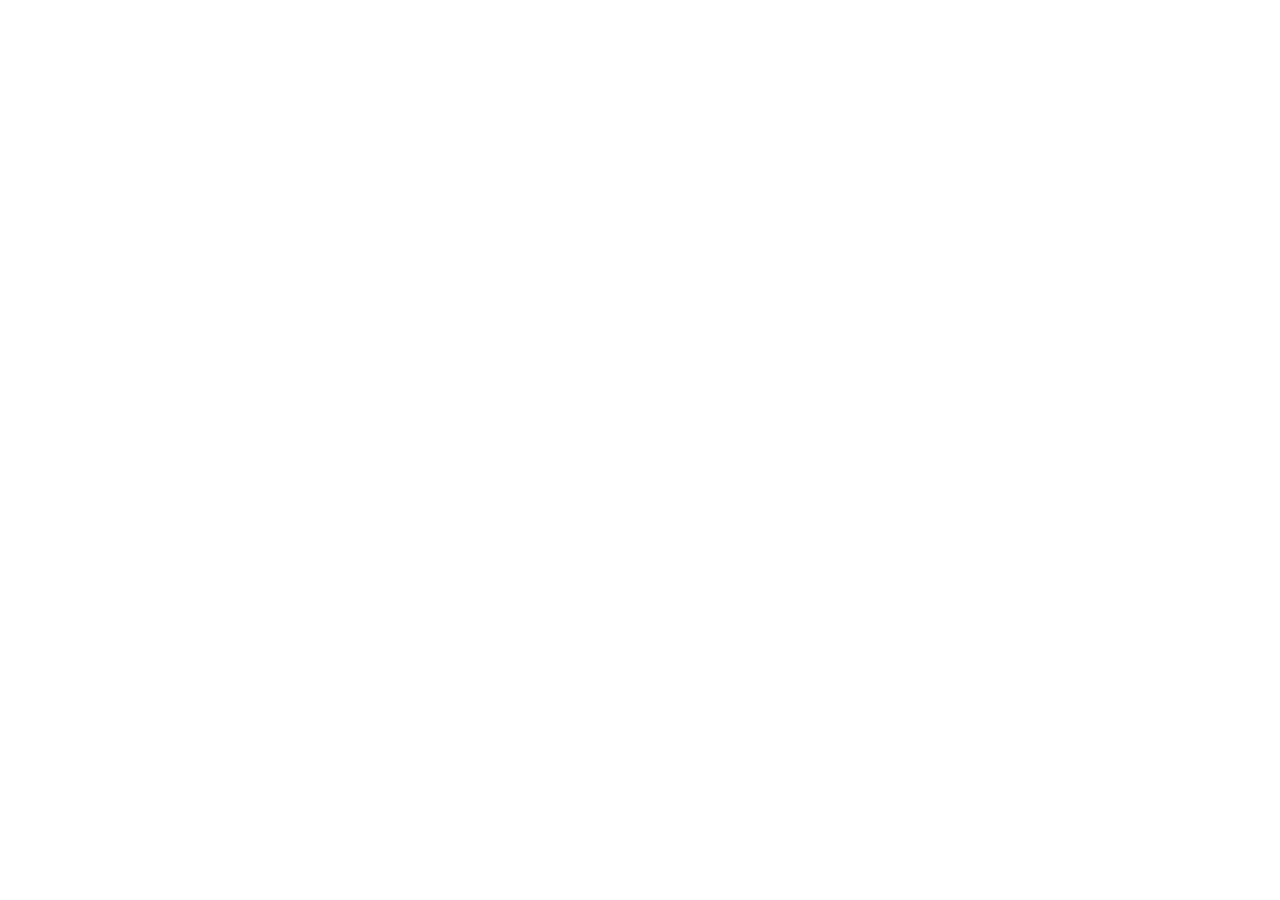
==== index.html @ 43a52948 "init: setup project structure" ====
<!DOCTYPE html>
<html lang = "ru">
<head>
    <meta charset = "UTF-8">
    <meta name = "viewport" content = "width=device-width, initial-scale=1.0">
    <title>PhoneStore</title>
    <link rel = "stylesheet" href = "styles/fonts.css">
    <link rel = "stylesheet" href = "styles/reset.css">
    <link rel = "stylesheet" href = "styles/style.css"> 
    <link rel = "stylesheet" href = "styles/responsive.css"> 
    <script src = "js/main.js" defer></script> 
</head>
<body>
  
</body>
</html>
---- styles/responsive.css ----
/** Стили для пк **/
@media (max-width: 1440px) {

}

/** Сенсорные устройства **/
/** Стили для планшетов **/
@media (max-width: 1100px) {

}

/** Стили для телефонов **/
@media (max-width: 800px) {

}

/** Стили для очень маленьких телефонов **/
@media (max-width: 500px) {

}
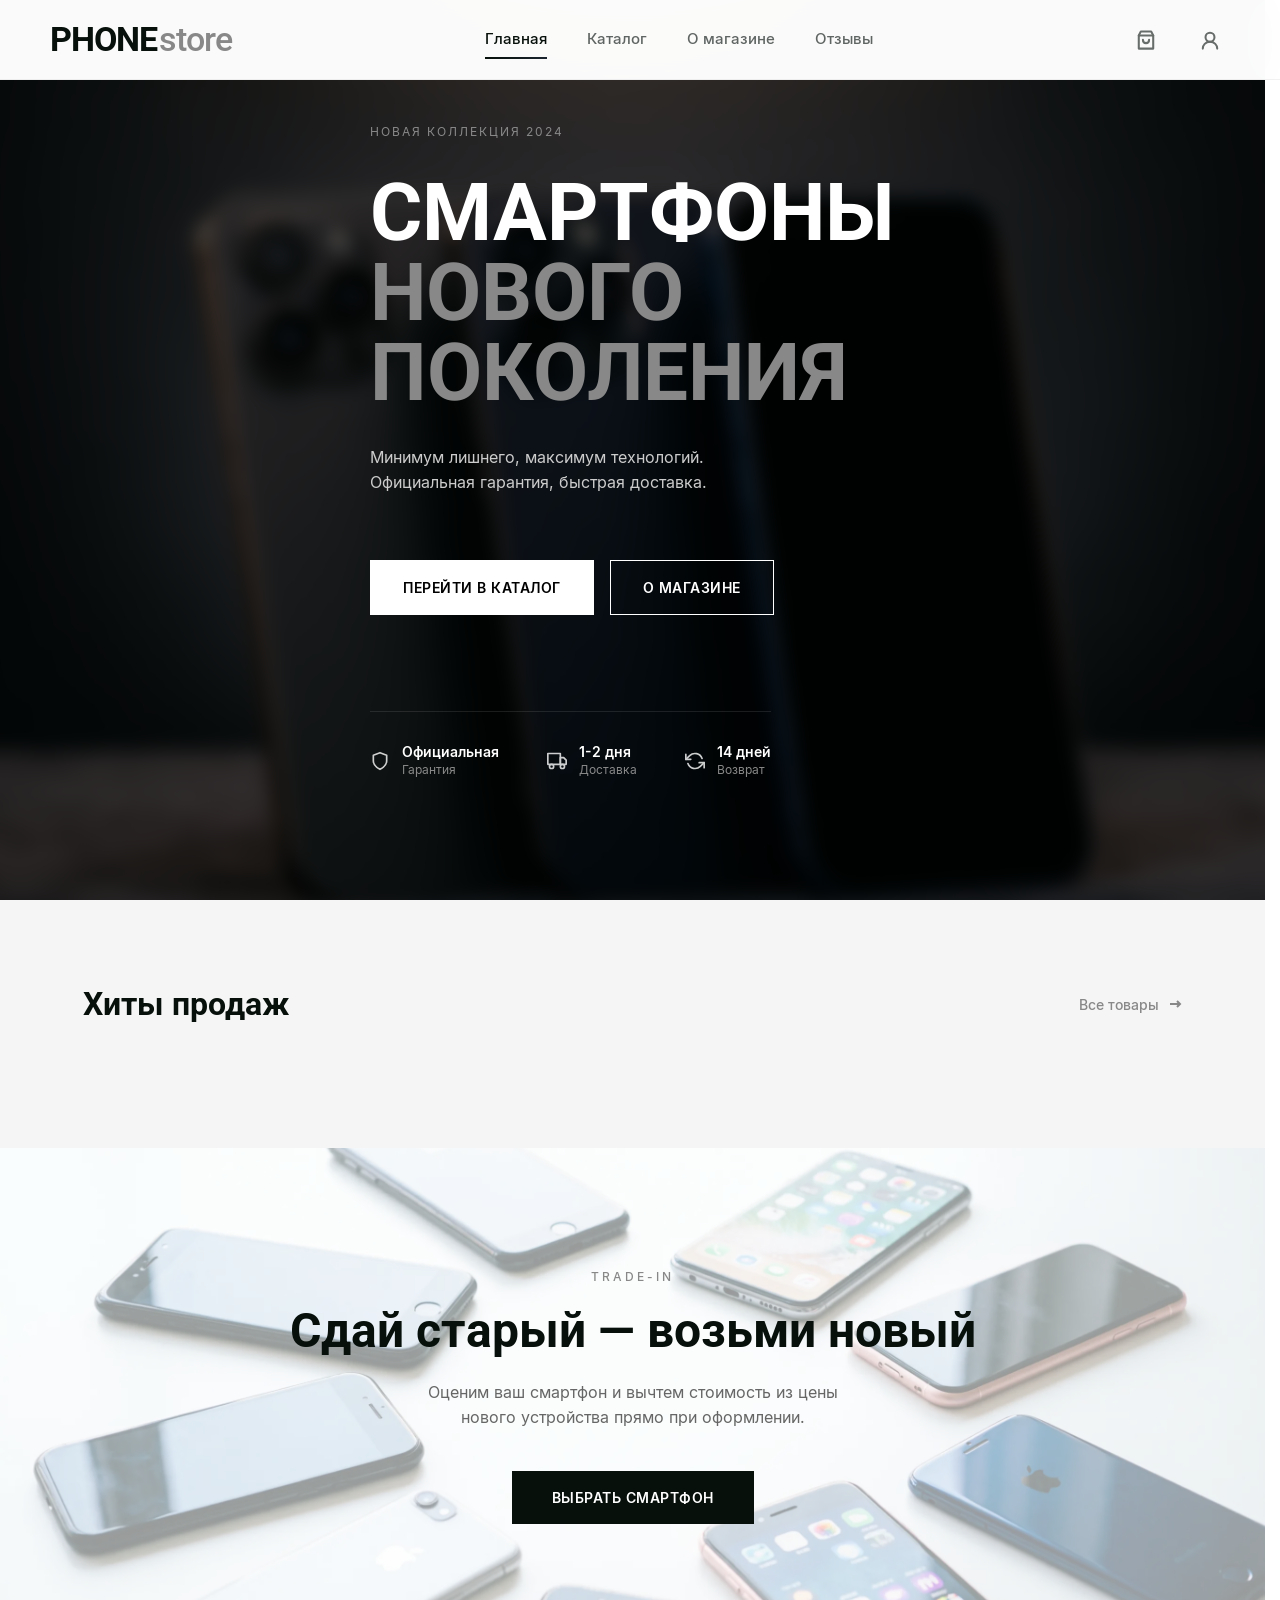
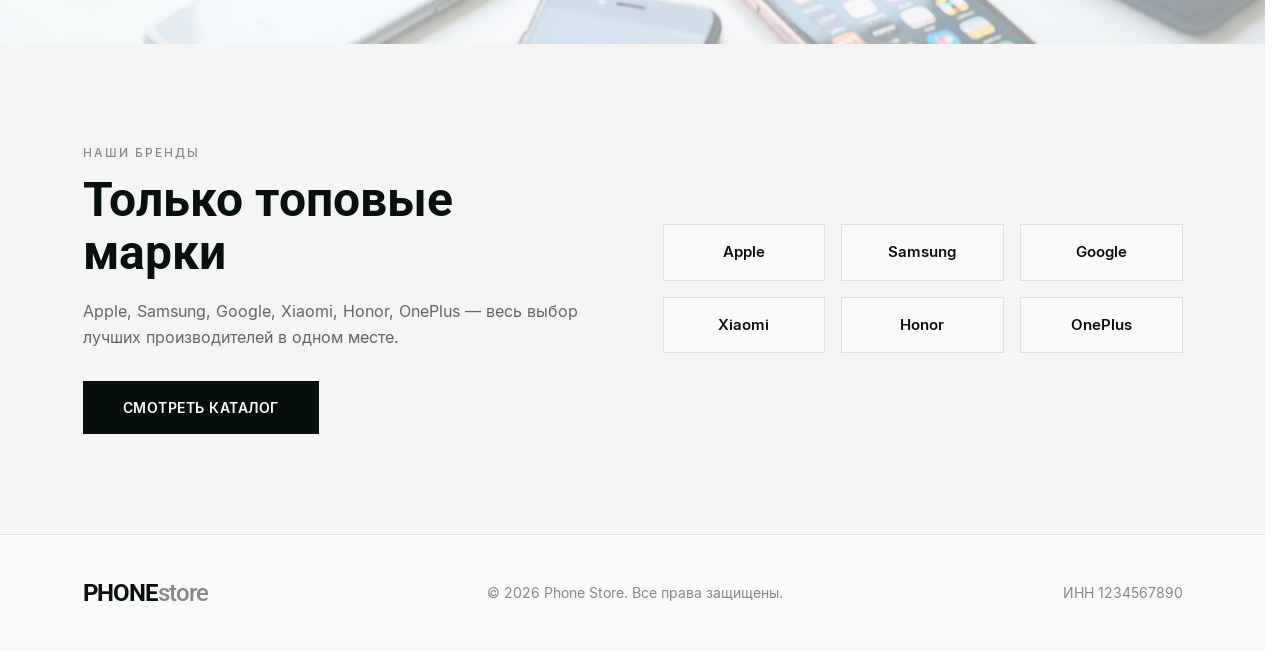
==== commit afb0959b: "Сделал главную страницу: шапка, hero, trade-in, бренды, подвал + адаптив" ====
--- a/index.html
+++ b/index.html
@@ -1,16 +1,191 @@
 <!DOCTYPE html>
-<html lang = "ru">
+<html lang="ru">
+
 <head>
-    <meta charset = "UTF-8">
-    <meta name = "viewport" content = "width=device-width, initial-scale=1.0">
+    <meta charset="UTF-8">
+    <meta name="viewport" content="width=device-width, initial-scale=1.0">
     <title>PhoneStore</title>
-    <link rel = "stylesheet" href = "styles/fonts.css">
-    <link rel = "stylesheet" href = "styles/reset.css">
-    <link rel = "stylesheet" href = "styles/style.css"> 
-    <link rel = "stylesheet" href = "styles/responsive.css"> 
-    <script src = "js/main.js" defer></script> 
+    <link rel="stylesheet" href="styles/fonts.css">
+    <link rel="stylesheet" href="styles/reset.css">
+    <link rel="stylesheet" href="styles/style.css">
+    <link rel="stylesheet" href="styles/responsive.css">
+    <script src="js/main.js" defer></script>
 </head>
+
 <body>
-  
+    <header class="header">
+        <a href="index.html" class="header__logo">
+            PHONE<span>store</span>
+        </a>
+        <nav class="header__nav">
+            <ul class="header__nav-list">
+                <li><a href="index.html" class="header__nav-link header__nav-link--active">Главная</a></li>
+                <li><a href="catalog.html" class="header__nav-link">Каталог</a></li>
+                <li><a href="about_us.html" class="header__nav-link">О магазине</a></li>
+                <li><a href="reviews.html" class="header__nav-link">Отзывы</a></li>
+            </ul>
+        </nav>
+        <div class="header__icons">
+            <a href="cart.html" class="header__icon">
+                <svg class="header__icon-image" viewBox="0 0 16 16" fill="none" stroke="currentColor"
+                    stroke-width="1.5">
+                    <rect height="9.5" width="10.5" y="4.75" x="2.75" />
+                    <path d="m5.75 7.75c0 1.5 1 2.5 2.25 2.5s2.25-1 2.25-2.5m-7.5-3 1.5-3h7.5l1.5 3" />
+                </svg>
+            </a>
+            <a href="profile.html" class="header__icon">
+                <svg class="header__icon-image" viewBox="0 0 16 16" fill="none" stroke="currentColor"
+                    stroke-width="1.5">
+                    <circle cx="8" cy="6" r="3.25" />
+                    <path d="m2.75 14.25c0-2.5 2-5 5.25-5s5.25 2.5 5.25 5" />
+                </svg>
+            </a>
+        </div>
+        <button class="header__burger" aria-label="Меню">
+            <span></span>
+            <span></span>
+            <span></span>
+        </button>
+        <div class="header__mobile-menu">
+            <nav class="header__mobile-nav">
+                <ul class="header__mobile-nav-list">
+                    <li><a href="index.html" class="header__mobile-nav-link header__mobile-nav-link--active">Главная</a>
+                    </li>
+                    <li><a href="catalog.html" class="header__mobile-nav-link">Каталог</a></li>
+                    <li><a href="about_us.html" class="header__mobile-nav-link">О магазине</a></li>
+                    <li><a href="reviews.html" class="header__mobile-nav-link">Отзывы</a></li>
+                    <li><a href="cart.html" class="header__mobile-nav-link">Корзина</a></li>
+                    <li><a href="profile.html" class="header__mobile-nav-link">Профиль</a></li>
+                </ul>
+            </nav>
+        </div>
+    </header>
+    <main>
+        <section class="hero">
+            <div class="hero__container">
+                <span class="hero__label">НОВАЯ КОЛЛЕКЦИЯ 2024</span>
+                <h1 class="hero__title">
+                    Смартфоны
+                    <span class="hero__subtitle">НОВОГО</span>
+                    <span class="hero__subtitle">ПОКОЛЕНИЯ</span>
+                </h1>
+                <p class="hero__description">
+                    Минимум лишнего, максимум технологий.<br>
+                    Официальная гарантия, быстрая доставка.
+                </p>
+                <div class="hero__buttons">
+                    <a href="catalog.html" class="hero__btn hero__btn--primary">
+                        Перейти в каталог
+                    </a>
+                    <a href="about_us.html" class="hero__btn hero__btn--secondary">
+                        О магазине
+                    </a>
+                </div>
+                <div class="hero__features">
+                    <div class="feature">
+                        <svg class="feature__icon" viewBox="0 0 24 24" fill="none" stroke="currentColor"
+                            stroke-width="2">
+                            <path d="M12 22s8-4 8-10V5l-8-3-8 3v7c0 6 8 10 8 10z" />
+                        </svg>
+                        <div class="feature__content">
+                            <span class="feature__title">Официальная</span>
+                            <span class="feature__text">Гарантия</span>
+                        </div>
+                    </div>
+                    <div class="feature">
+                        <svg class="feature__icon" viewBox="0 0 24 24" fill="none" stroke="currentColor"
+                            stroke-width="2">
+                            <rect x="1" y="3" width="15" height="13" />
+                            <polygon points="16 8 20 8 23 11 23 16 16 16 16 8" />
+                            <circle cx="5.5" cy="18.5" r="2.5" />
+                            <circle cx="18.5" cy="18.5" r="2.5" />
+                        </svg>
+                        <div class="feature__content">
+                            <span class="feature__title">1-2 дня</span>
+                            <span class="feature__text">Доставка</span>
+                        </div>
+                    </div>
+                    <div class="feature">
+                        <svg class="feature__icon" viewBox="0 0 24 24" fill="none" stroke="currentColor"
+                            stroke-width="2">
+                            <path d="M1 4v6h6M23 20v-6h-6" />
+                            <path d="M20.49 9A9 9 0 0 0 5.64 5.64L1 10m22 4l-4.64 4.36A9 9 0 0 1 3.51 15" />
+                        </svg>
+                        <div class="feature__content">
+                            <span class="feature__title">14 дней</span>
+                            <span class="feature__text">Возврат</span>
+                        </div>
+                    </div>
+                </div>
+        </section>
+        <section class="bestsellers">
+            <div class="container">
+                <div class="bestsellers__header">
+                    <h2 class="bestsellers__title">Хиты продаж</h2>
+                    <a href="catalog.html" class="bestsellers__link">
+                        Все товары
+                        <svg width="16" height="16" viewBox="0 0 16 16" fill="none" stroke="currentColor"
+                            stroke-width="2">
+                            <path d="M3 8h10M10 5l3 3-3 3" />
+                        </svg>
+                    </a>
+                </div>
+                <div class="bestsellers__grid">
+
+                </div>
+            </div>
+        </section>
+        <section class="trade-in">
+            <div class="trade-in__container">
+                <span class="trade-in__label">TRADE-IN</span>
+                <h2 class="trade-in__title">Сдай старый — возьми новый</h2>
+                <p class="trade-in__description">
+                    Оценим ваш смартфон и вычтем стоимость из цены<br>
+                    нового устройства прямо при оформлении.
+                </p>
+                <a href="catalog.html" class="trade-in__btn">Выбрать смартфон</a>
+            </div>
+        </section>
+        <section class="brands">
+            <div class="container">
+                <div class="brands__content">
+                    <div class="brands__info">
+                        <span class="brands__label">НАШИ БРЕНДЫ</span>
+                        <h2 class="brands__title">Только топовые марки</h2>
+                        <p class="brands__description">
+                            Apple, Samsung, Google, Xiaomi, Honor, OnePlus — весь выбор<br>
+                            лучших производителей в одном месте.
+                        </p>
+                        <a href="catalog.html" class="brands__btn">Смотреть каталог</a>
+                    </div>
+
+                    <div class="brands__grid">
+                        <a href="catalog.html?brand=apple" class="brand-card">Apple</a>
+                        <a href="catalog.html?brand=samsung" class="brand-card">Samsung</a>
+                        <a href="catalog.html?brand=google" class="brand-card">Google</a>
+                        <a href="catalog.html?brand=xiaomi" class="brand-card">Xiaomi</a>
+                        <a href="catalog.html?brand=honor" class="brand-card">Honor</a>
+                        <a href="catalog.html?brand=oneplus" class="brand-card">OnePlus</a>
+                    </div>
+                </div>
+            </div>
+        </section>
+    </main>
+    <footer class="footer">
+        <div class="container">
+            <div class="footer__content">
+                <div class="footer__logo">
+                    PHONE<span>store</span>
+                </div>
+                <p class="footer__copyright">
+                    © 2026 Phone Store. Все права защищены.
+                </p>
+                <div class="footer__inn">
+                    ИНН 1234567890
+                </div>
+            </div>
+        </div>
+    </footer>
 </body>
-</html>
+
+</html>
--- a/styles/fonts.css
+++ b/styles/fonts.css
@@ -0,0 +1,60 @@
+@font-face {
+    font-family: 'Inter';
+    src: url('../fonts/Inter/Inter-Regular.woff2') format('woff2');
+    font-weight: 400;
+    font-style: normal;
+    font-display: swap;
+}
+
+@font-face {
+    font-family: 'Inter';
+    src: url('../fonts/Inter/Inter-Medium.woff2') format('woff2');
+    font-weight: 500;
+    font-style: normal;
+    font-display: swap;
+}
+
+@font-face {
+    font-family: 'Inter';
+    src: url('../fonts/Inter/Inter-SemiBold.woff2') format('woff2');
+    font-weight: 600;
+    font-style: normal;
+    font-display: swap;
+}
+
+@font-face {
+    font-family: 'Inter';
+    src: url('../fonts/Inter/Inter-Bold.woff2') format('woff2');
+    font-weight: 700;
+    font-style: normal;
+    font-display: swap;
+}
+
+@font-face {
+    font-family: 'Roboto';
+    src: url('../fonts/Roboto/Roboto-Regular.woff2') format('woff2');
+    font-weight: 400;
+    font-style: normal;
+    font-display: swap;
+}
+
+@font-face {
+    font-family: 'Roboto';
+    src: url('../fonts/Roboto/Roboto-Medium.woff2') format('woff2');
+    font-weight: 500;
+    font-style: normal;
+    font-display: swap;
+}
+
+@font-face {
+    font-family: 'Roboto';
+    src: url('../fonts/Roboto/Roboto-Bold.woff2') format('woff2');
+    font-weight: 700;
+    font-style: normal;
+    font-display: swap;
+}
+
+:root {
+    --font-ui: 'Inter', sans-serif;
+    --font-header: 'Roboto', sans-serif;
+}
--- a/styles/style.css
+++ b/styles/style.css
@@ -0,0 +1,713 @@
+body {
+    overflow-x: hidden;
+}
+
+/*Шапка*/
+.header {
+    position: fixed;
+    top: 0;
+    left: 0;
+    right: 0;
+    z-index: 1000;
+    display: flex;
+    justify-content: space-between;
+    align-items: center;
+    height: 80px;
+    padding: 0 50px;
+    background: rgba(255, 255, 255, 0.98);
+    backdrop-filter: blur(20px) saturate(180%);
+    border-bottom: 1px solid rgba(0, 0, 0, 0.05);
+    transition: all 0.3s ease;
+}
+
+.header__logo {
+    font-family: var(--font-header);
+    font-size: 34px;
+    font-weight: 800;
+    color: #07100B;
+    text-decoration: none;
+    letter-spacing: -1px;
+    display: inline-flex;
+    align-items: center;
+    gap: 2px;
+    transition: all 0.3s cubic-bezier(0.4, 0, 0.2, 1);
+}
+
+.header__logo span {
+    font-weight: 500;
+    color: #888;
+    transition: all 0.3s ease;
+}
+
+.header__logo:hover {
+    transform: translateY(-2px);
+}
+
+.header__logo:hover span {
+    color: #07100B;
+}
+
+.header__nav-list {
+    display: flex;
+    gap: 2.5rem;
+    list-style: none;
+    margin: 0;
+    padding: 0;
+}
+
+.header__nav-link {
+    position: relative;
+    padding: 8px 0;
+    font-family: var(--font-ui);
+    font-size: 15px;
+    font-weight: 500;
+    color: #07100ba2;
+    text-decoration: none;
+    transition: all 0.3s ease;
+}
+
+.header__nav-link::after {
+    content: '';
+    position: absolute;
+    bottom: 0;
+    left: 0;
+    width: 0;
+    height: 2px;
+    background: linear-gradient(90deg, #07100B, #1a252f);
+    transition: width 0.4s cubic-bezier(0.4, 0, 0.2, 1);
+}
+
+.header__nav-link:hover {
+    color: #07100B;
+}
+
+.header__nav-link:hover::after {
+    width: 100%;
+}
+
+.header__nav-link--active {
+    color: #07100B;
+}
+
+.header__nav-link--active::after {
+    width: 100%;
+}
+
+.header__icons {
+    display: flex;
+    gap: 1.5rem;
+    align-items: center;
+}
+
+.header__icon {
+    position: relative;
+    display: flex;
+    align-items: center;
+    justify-content: center;
+    width: 40px;
+    height: 40px;
+    text-decoration: none;
+    transition: all 0.3s cubic-bezier(0.4, 0, 0.2, 1);
+}
+
+.header__icon::before {
+    content: '';
+    position: absolute;
+    inset: 0;
+    background: rgba(7, 16, 11, 0.05);
+    border-radius: 50%;
+    transform: scale(0);
+    transition: transform 0.3s ease;
+}
+
+.header__icon:hover::before {
+    transform: scale(1);
+}
+
+.header__icon:hover {
+    transform: translateY(-3px);
+}
+
+.header__icon-image {
+    position: relative;
+    z-index: 1;
+    width: 22px;
+    height: 22px;
+    fill: none;
+    stroke: #07100B;
+    stroke-width: 1.5;
+    stroke-linecap: round;
+    stroke-linejoin: round;
+    opacity: 0.6;
+    transition: all 0.3s ease;
+}
+
+.header__icon:hover .header__icon-image {
+    opacity: 1;
+    transform: scale(1.1);
+}
+
+/*Бургер кнопка*/
+.header__burger {
+    display: none;
+    position: relative;
+    width: 30px;
+    height: 20px;
+    background: transparent;
+    border: none;
+    cursor: pointer;
+    z-index: 1001;
+}
+
+.header__burger span {
+    position: absolute;
+    left: 0;
+    width: 100%;
+    height: 2px;
+    background: #07100B;
+    transition: all 0.3s ease;
+}
+
+.header__burger span:nth-child(1) {
+    top: 0;
+}
+
+.header__burger span:nth-child(2) {
+    top: 9px;
+}
+
+.header__burger span:nth-child(3) {
+    top: 18px;
+}
+
+/*Анимация бургера в крестик*/
+.header__burger--active span:nth-child(1) {
+    top: 9px;
+    transform: rotate(45deg);
+}
+
+.header__burger--active span:nth-child(2) {
+    opacity: 0;
+}
+
+.header__burger--active span:nth-child(3) {
+    top: 9px;
+    transform: rotate(-45deg);
+}
+
+/*Мобильное меню*/
+.header__mobile-menu {
+    display: none;
+    position: fixed;
+    top: 80px;
+    left: 0;
+    width: 100%;
+    background: rgba(255, 255, 255, 0.98);
+    backdrop-filter: blur(20px);
+    z-index: 999;
+    overflow-y: auto;
+    transform: translateX(-100%);
+    transition: transform 0.4s cubic-bezier(0.4, 0, 0.2, 1);
+}
+
+.header__mobile-menu--active {
+    transform: translateX(0);
+}
+
+.header__mobile-nav-list {
+    list-style: none;
+    margin: 0;
+    padding: 0 50px;
+}
+
+.header__mobile-nav-link {
+    display: block;
+    padding: 16px 0;
+    font-family: var(--font-ui);
+    font-size: 18px;
+    font-weight: 500;
+    color: #07100B;
+    opacity: 0.6;
+    text-decoration: none;
+    border-bottom: 1px solid rgba(0, 0, 0, 0.05);
+    transition: all 0.3s ease;
+}
+
+.header__mobile-nav-link:hover {
+    color: #07100ba2;
+    padding-left: 10px;
+}
+
+.header__mobile-nav-link--active {
+    opacity: 1;
+}
+
+.header__mobile-divider {
+    height: 20px;
+}
+
+/*Подвал*/
+.footer {
+    padding: 40px 0;
+    background-color: #fafafa;
+    border-top: 1px solid #e0e0e0;
+}
+
+.footer .container {
+    max-width: 1200px;
+    margin: 0 auto;
+    padding: 0 50px;
+}
+
+.footer__content {
+    display: flex;
+    justify-content: space-between;
+    align-items: center;
+}
+
+.footer__logo {
+    font-family: var(--font-header);
+    font-size: 24px;
+    font-weight: 800;
+    color: #07100B;
+    letter-spacing: -1px;
+}
+
+.footer__logo span {
+    font-weight: 500;
+    color: #888;
+}
+
+.footer__copyright {
+    font-family: var(--font-ui);
+    font-size: 14px;
+    font-weight: 400;
+    color: #888;
+    margin: 0;
+}
+
+.footer__inn {
+    font-family: var(--font-ui);
+    font-size: 14px;
+    font-weight: 400;
+    color: #888;
+}
+
+/*Основной контент*/
+
+/*Hero-блок*/
+.hero {
+    width: 100%;
+    min-height: 100vh;
+    overflow: hidden;
+    display: flex;
+    align-items: center;
+    justify-content: center;
+    position: relative;
+}
+
+.hero::before {
+    content: '';
+    position: absolute;
+    top: 0;
+    left: 0;
+    z-index: 0;
+    width: 100%;
+    height: 100%;
+    background-image: 
+        linear-gradient(rgba(0, 0, 0, 0.7), rgba(0, 0, 0, 0.7)),
+        url('../img/hero-bg.webp');
+    background-size: cover;
+    background-position: center;
+    background-repeat: no-repeat;
+    filter: blur(8px);
+    transform: scale(1.1);
+}
+
+.hero__container {
+    position: relative;
+    z-index: 100;
+    max-width: 1200px;
+    margin: 0 auto;
+    padding: 0 50px;
+    min-height: 100vh;
+    display: flex;
+    flex-direction: column;
+    justify-content: center;
+    align-items: flex-start;
+    gap: 2rem;
+}
+
+.hero__label {
+    font-family: var(--font-ui);
+    font-size: 12px;
+    font-weight: 400;
+    color: #888;
+    text-transform: uppercase;
+    letter-spacing: 2px;
+}
+
+.hero__title {
+    font-family: var(--font-header);
+    font-size: 80px;
+    font-weight: 900;
+    color: #fff;
+    line-height: 1;
+    text-transform: uppercase;
+    margin: 0;
+}
+
+.hero__subtitle {
+    font-family: var(--font-header);
+    font-size: 80px;
+    font-weight: 900;
+    color: #888;
+    line-height: 1;
+    text-transform: uppercase;
+    display: block;
+}
+
+.hero__description {
+    font-family: var(--font-ui);
+    font-size: 16px;
+    font-weight: 400;
+    color: #ccc;
+    line-height: 1.6;
+    max-width: 500px;
+    margin: 0;
+}
+
+.hero__buttons {
+    display: flex;
+    gap: 1rem;
+    margin-top: 2rem;
+}
+
+.hero__btn {
+    padding: 16px 32px;
+    font-family: var(--font-ui);
+    font-size: 14px;
+    font-weight: 600;
+    text-decoration: none;
+    text-transform: uppercase;
+    letter-spacing: 0.5px;
+    border: 1px solid transparent;
+    transition: all 0.3s ease;
+}
+
+.hero__btn--primary {
+    background-color: #fff;
+    color: #000;
+    border-color: #fff;
+}
+
+.hero__btn--primary:hover {
+    background-color: transparent;
+    color: #fff;
+    transform: translateY(-3px);
+    box-shadow: 0 10px 30px rgba(255, 255, 255, 0.3);
+}
+
+.hero__btn--secondary {
+    background-color: transparent;
+    color: #fff;
+    border-color: #fff;
+}
+
+.hero__btn--secondary:hover {
+    background-color: #fff;
+    color: #000;
+    transform: translateY(-3px);
+    box-shadow: 0 10px 30px rgba(255, 255, 255, 0.3);
+}
+
+.hero__features {
+    display: flex;
+    gap: 3rem;
+    margin-top: 4rem;
+    padding-top: 2rem;
+    border-top: 1px solid rgba(255, 255, 255, 0.1);
+}
+
+.feature {
+    display: flex;
+    align-items: center;
+    gap: 0.75rem;
+}
+
+.feature__icon {
+    width: 20px;
+    height: 20px;
+    flex-shrink: 0;
+    stroke: #fff;
+    fill: none;
+    stroke-width: 2;
+    stroke-linecap: round;
+    stroke-linejoin: round;
+    opacity: 0.8;
+}
+
+.feature__content {
+    display: flex;
+    flex-direction: column;
+    gap: 2px;
+}
+
+.feature__title {
+    font-family: var(--font-ui);
+    font-size: 14px;
+    font-weight: 600;
+    color: #fff;
+    line-height: 1.2;
+}
+
+.feature__text {
+    font-family: var(--font-ui);
+    font-size: 12px;
+    font-weight: 400;
+    color: #888;
+    line-height: 1.2;
+}
+
+/*Хиты продаж*/
+.bestsellers {
+    padding: 80px 0;
+    background-color: #f5f5f5;
+}
+
+.bestsellers .container {
+    max-width: 1200px;
+    margin: 0 auto;
+    padding: 0 50px;
+}
+
+.bestsellers__header {
+    display: flex;
+    justify-content: space-between;
+    align-items: center;
+    margin-bottom: 40px;
+}
+
+.bestsellers__title {
+    font-family: var(--font-header);
+    font-size: 32px;
+    font-weight: 700;
+    color: #07100B;
+    margin: 0;
+}
+
+.bestsellers__link {
+    display: flex;
+    align-items: center;
+    gap: 8px;
+    font-family: var(--font-ui);
+    font-size: 14px;
+    font-weight: 500;
+    color: #888;
+    text-decoration: none;
+    transition: color 0.3s ease;
+}
+
+.bestsellers__link:hover {
+    color: #07100B;
+}
+
+.bestsellers__grid {
+    display: grid;
+    grid-template-columns: repeat(3, 1fr);
+    gap: 24px;
+}
+
+/*Блок Trade-in*/
+.trade-in {
+    position: relative;
+    padding: 120px 0;
+    background-color: #fafafa;
+    background-image: url('../img/trade-in-bg.webp');
+    background-size: cover;
+    background-position: center;
+    background-repeat: no-repeat;
+    overflow: hidden;
+}
+
+.trade-in::before {
+    content: '';
+    position: absolute;
+    top: 0;
+    left: 0;
+    width: 100%;
+    height: 100%;
+    background: rgba(255, 255, 255, 0.6);
+    z-index: 1;
+}
+
+.trade-in__container {
+    position: relative;
+    z-index: 10;
+    max-width: 1200px;
+    margin: 0 auto;
+    padding: 0 50px;
+    text-align: center;
+}
+
+.trade-in__label {
+    display: block;
+    font-family: var(--font-ui);
+    font-size: 12px;
+    font-weight: 500;
+    color: #888;
+    letter-spacing: 3px;
+    margin-bottom: 16px;
+}
+
+.trade-in__title {
+    font-family: var(--font-header);
+    font-size: 48px;
+    font-weight: 900;
+    color: #07100B;
+    line-height: 1.2;
+    margin: 0 0 20px 0;
+}
+
+.trade-in__description {
+    font-family: var(--font-ui);
+    font-size: 16px;
+    font-weight: 400;
+    color: #666;
+    line-height: 1.6;
+    margin: 0 0 40px 0;
+}
+
+.trade-in__btn {
+    display: inline-block;
+    padding: 16px 40px;
+    font-family: var(--font-ui);
+    font-size: 14px;
+    font-weight: 600;
+    color: #fff;
+    background-color: #07100B;
+    text-decoration: none;
+    text-transform: uppercase;
+    letter-spacing: 0.5px;
+    transition: all 0.3s ease;
+}
+
+.trade-in__btn:hover {
+    background-color: #1a252f;
+    transform: translateY(-2px);
+    box-shadow: 0 10px 30px rgba(7, 16, 11, 0.3);
+}
+
+/*Наши бренды*/
+.brands {
+    padding: 100px 0;
+    background-color: #f5f5f5; 
+}
+
+.brands .container {
+    max-width: 1200px;
+    margin: 0 auto;
+    padding: 0 50px;
+}
+
+.brands__content {
+    display: grid;
+    grid-template-columns: 1fr 1fr;
+    gap: 60px;
+    align-items: center;
+}
+
+.brands__label {
+    display: block;
+    font-family: var(--font-ui);
+    font-size: 12px;
+    font-weight: 500;
+    color: #888;
+    letter-spacing: 2px;
+    margin-bottom: 12px;
+}
+
+.brands__title {
+    font-family: var(--font-header);
+    font-size: 48px;
+    font-weight: 900;
+    color: #07100B;
+    line-height: 1.1;
+    margin: 0 0 20px 0;
+}
+
+.brands__description {
+    font-family: var(--font-ui);
+    font-size: 16px;
+    font-weight: 400;
+    color: #666;
+    line-height: 1.6;
+    margin: 0 0 30px 0;
+}
+
+.brands__btn {
+    display: inline-block;
+    padding: 16px 40px;
+    font-family: var(--font-ui);
+    font-size: 14px;
+    font-weight: 600;
+    color: #fff;
+    background-color: #07100B;
+    text-decoration: none;
+    text-transform: uppercase;
+    letter-spacing: 0.5px;
+    transition: all 0.3s ease;
+}
+
+.brands__btn:hover {
+    background-color: #1a252f;
+    transform: translateY(-2px);
+    box-shadow: 0 10px 30px rgba(7, 16, 11, 0.3);
+}
+
+.brands__grid {
+    display: grid;
+    grid-template-columns: repeat(3, 1fr);
+    gap: 16px;
+}
+
+.brand-card {
+    position: relative;
+    display: flex;
+    align-items: center;
+    justify-content: center;
+    padding: 16px 30px;
+    font-family: var(--font-ui);
+    font-size: 15px;
+    font-weight: 600;
+    color: #07100B;
+    text-decoration: none;
+    background-color: #fafafa;
+    border: 1px solid #e0e0e0;
+    overflow: hidden;
+    transition: all 0.4s cubic-bezier(0.4, 0, 0.2, 1);
+}
+
+.brand-card::before {
+    content: '';
+    position: absolute;
+    top: 0;
+    left: 0;
+    width: 100%;
+    height: 100%;
+    background-color: #07100B;
+    opacity: 0;
+    transition: opacity 0.4s ease;
+    z-index: -1;
+}
+
+.brand-card:hover::before {
+    opacity: 1;
+}
+
+.brand-card:hover {
+    color: #fff;
+    border-color: #07100B;
+    transform: translateY(-4px);
+    box-shadow: 0 8px 20px rgba(7, 16, 11, 0.2);
+}
--- a/styles/responsive.css
+++ b/styles/responsive.css
@@ -1,20 +1,385 @@
 /** Стили для пк **/
-@media (max-width: 1440px) {
-
-}
+@media (max-width: 1440px) {}
 
 /** Сенсорные устройства **/
 /** Стили для планшетов **/
 @media (max-width: 1100px) {
-
+    .header {
+        padding: 0 30px;
+    }
+
+    .header__nav-list {
+        gap: 2rem;
+    }
+
+    .header__logo {
+        font-size: 28px;
+    }
+
+    .hero__container {
+        padding: 0 30px;
+    }
+
+    .hero__title,
+    .hero__subtitle {
+        font-size: 64px;
+    }
+
+    .hero__description {
+        max-width: 450px;
+    }
+
+    .hero__features {
+        gap: 2rem;
+    }
+
+    .bestsellers .container {
+        padding: 0 30px;
+    }
+    
+    .bestsellers__title {
+        font-size: 28px;
+    }
+    
+    .bestsellers__grid {
+        grid-template-columns: repeat(2, 1fr);
+    }
+
+    .trade-in {
+        padding: 80px 0;
+    }
+    
+    .trade-in__container {
+        padding: 0 30px;
+    }
+    
+    .trade-in__title {
+        font-size: 40px;
+    }
+
+    .brands {
+        padding: 80px 0;
+    }
+    
+    .brands .container {
+        padding: 0 30px;
+    }
+    
+    .brands__content {
+        gap: 40px;
+    }
+    
+    .brands__title {
+        font-size: 40px;
+    }
+    
+    .brands__grid {
+        gap: 12px;
+    }
 }
 
 /** Стили для телефонов **/
 @media (max-width: 800px) {
-
+    .header {
+        padding: 0 20px;
+    }
+
+    .header__logo {
+        font-size: 24px;
+    }
+
+    .header__nav,
+    .header__icons {
+        display: none;
+    }
+
+    .header__burger {
+        display: block;
+    }
+
+    .header__mobile-menu {
+        display: block;
+    }
+
+    .header__mobile-nav-list {
+        padding: 0 20px;
+    }
+
+    .header__mobile-nav-link {
+        font-size: 16px;
+        padding: 14px 0;
+    }
+
+    .hero {
+        min-height: calc(100vh - 70px);
+    }
+
+    .hero__container {
+        padding: 0 20px;
+        min-height: calc(100vh - 70px);
+        gap: 1.5rem;
+    }
+
+    .hero__label {
+        font-size: 11px;
+        letter-spacing: 1.5px;
+    }
+
+    .hero__title,
+    .hero__subtitle {
+        font-size: 48px;
+    }
+
+    .hero__description {
+        font-size: 15px;
+        max-width: 100%;
+        line-height: 1.5;
+    }
+
+    .hero__buttons {
+        flex-direction: column;
+        width: 100%;
+        gap: 0.75rem;
+        margin-top: 1.5rem;
+    }
+
+    .hero__btn {
+        width: 100%;
+        padding: 14px 24px;
+        text-align: center;
+    }
+
+    .hero__features {
+        gap: 1.5rem;
+        margin-top: 3rem;
+        padding-top: 1.5rem;
+        width: 100%;
+    }
+
+    .feature {
+        width: 100%;
+        justify-content: center;
+    }
+
+    .bestsellers {
+        padding: 60px 0;
+    }
+    
+    .bestsellers .container {
+        padding: 0 20px;
+    }
+    
+    .bestsellers__header {
+        flex-direction: column;
+        align-items: flex-start;
+        gap: 16px;
+    }
+    
+    .bestsellers__title {
+        font-size: 24px;
+    }
+    
+    .bestsellers__grid {
+        grid-template-columns: 1fr;
+    }
+
+    .trade-in {
+        padding: 60px 0;
+    }
+    
+    .trade-in__container {
+        padding: 0 20px;
+    }
+    
+    .trade-in__title {
+        font-size: 32px;
+    }
+    
+    .trade-in__description {
+        font-size: 15px;
+    }
+    
+    .trade-in__btn {
+        padding: 14px 32px;
+    }
+
+    .brands {
+        padding: 60px 0;
+    }
+    
+    .brands .container {
+        padding: 0 20px;
+    }
+    
+    .brands__content {
+        grid-template-columns: 1fr;
+        gap: 40px;
+    }
+    
+    .brands__title {
+        font-size: 32px;
+    }
+    
+    .brands__description {
+        font-size: 15px;
+    }
+    
+    .brands__grid {
+        grid-template-columns: repeat(2, 1fr);
+    }
+
+    .footer {
+        padding: 30px 0;
+    }
+    
+    .footer .container {
+        padding: 0 20px;
+    }
+    
+    .footer__content {
+        flex-direction: column;
+        gap: 16px;
+        text-align: center;
+    }
+    
+    .footer__logo {
+        font-size: 22px;
+    }
+    
+    .footer__copyright,
+    .footer__inn {
+        font-size: 13px;
+    }
 }
 
 /** Стили для очень маленьких телефонов **/
 @media (max-width: 500px) {
-
+    .header {
+        padding: 0 15px;
+    }
+
+    .header__logo {
+        font-size: 20px;
+    }
+
+    .header__mobile-nav-list {
+        padding: 0 15px;
+    }
+
+    .header__mobile-nav-link {
+        font-size: 15px;
+    }
+
+    .hero {
+        min-height: calc(100vh - 65px);
+    }
+
+    .hero__container {
+        padding: 0 45px;
+        min-height: calc(100vh - 65px);
+        gap: 1rem;
+    }
+
+    .hero__label {
+        font-size: 10px;
+    }
+
+    .hero__title,
+    .hero__subtitle {
+        font-size: 36px;
+    }
+
+    .hero__description {
+        font-size: 14px;
+    }
+
+    .hero__btn {
+        padding: 12px 20px;
+        font-size: 13px;
+    }
+
+    .hero__features {
+        gap: 1rem;
+        margin-top: 2rem;
+        padding-top: 1rem;
+    }
+
+    .feature__icon {
+        width: 18px;
+        height: 18px;
+    }
+
+    .feature__title {
+        font-size: 13px;
+    }
+
+    .feature__text {
+        font-size: 11px;
+    }
+
+    .bestsellers {
+        padding: 50px 0;
+    }
+    
+    .bestsellers .container {
+        padding: 0 15px;
+    }
+    
+    .bestsellers__title {
+        font-size: 22px;
+    }
+
+    .trade-in {
+        padding: 50px 0;
+    }
+    
+    .trade-in__container {
+        padding: 0 15px;
+    }
+    
+    .trade-in__title {
+        font-size: 28px;
+    }
+    
+    .trade-in__description {
+        font-size: 14px;
+    }
+    
+    .trade-in__btn {
+        padding: 12px 28px;
+        font-size: 13px;
+    }
+
+    .brands {
+        padding: 50px 0;
+    }
+    
+    .brands .container {
+        padding: 0 15px;
+    }
+    
+    .brands__title {
+        font-size: 28px;
+    }
+    
+    .brands__description {
+        font-size: 14px;
+    }
+    
+    .brands__btn {
+        padding: 14px 32px;
+    }
+    
+    .brand-card {
+        padding: 20px 16px;
+        font-size: 14px;
+    }
+
+    .footer {
+        padding: 24px 0;
+    }
+    
+    .footer__logo {
+        font-size: 20px;
+    }
 }
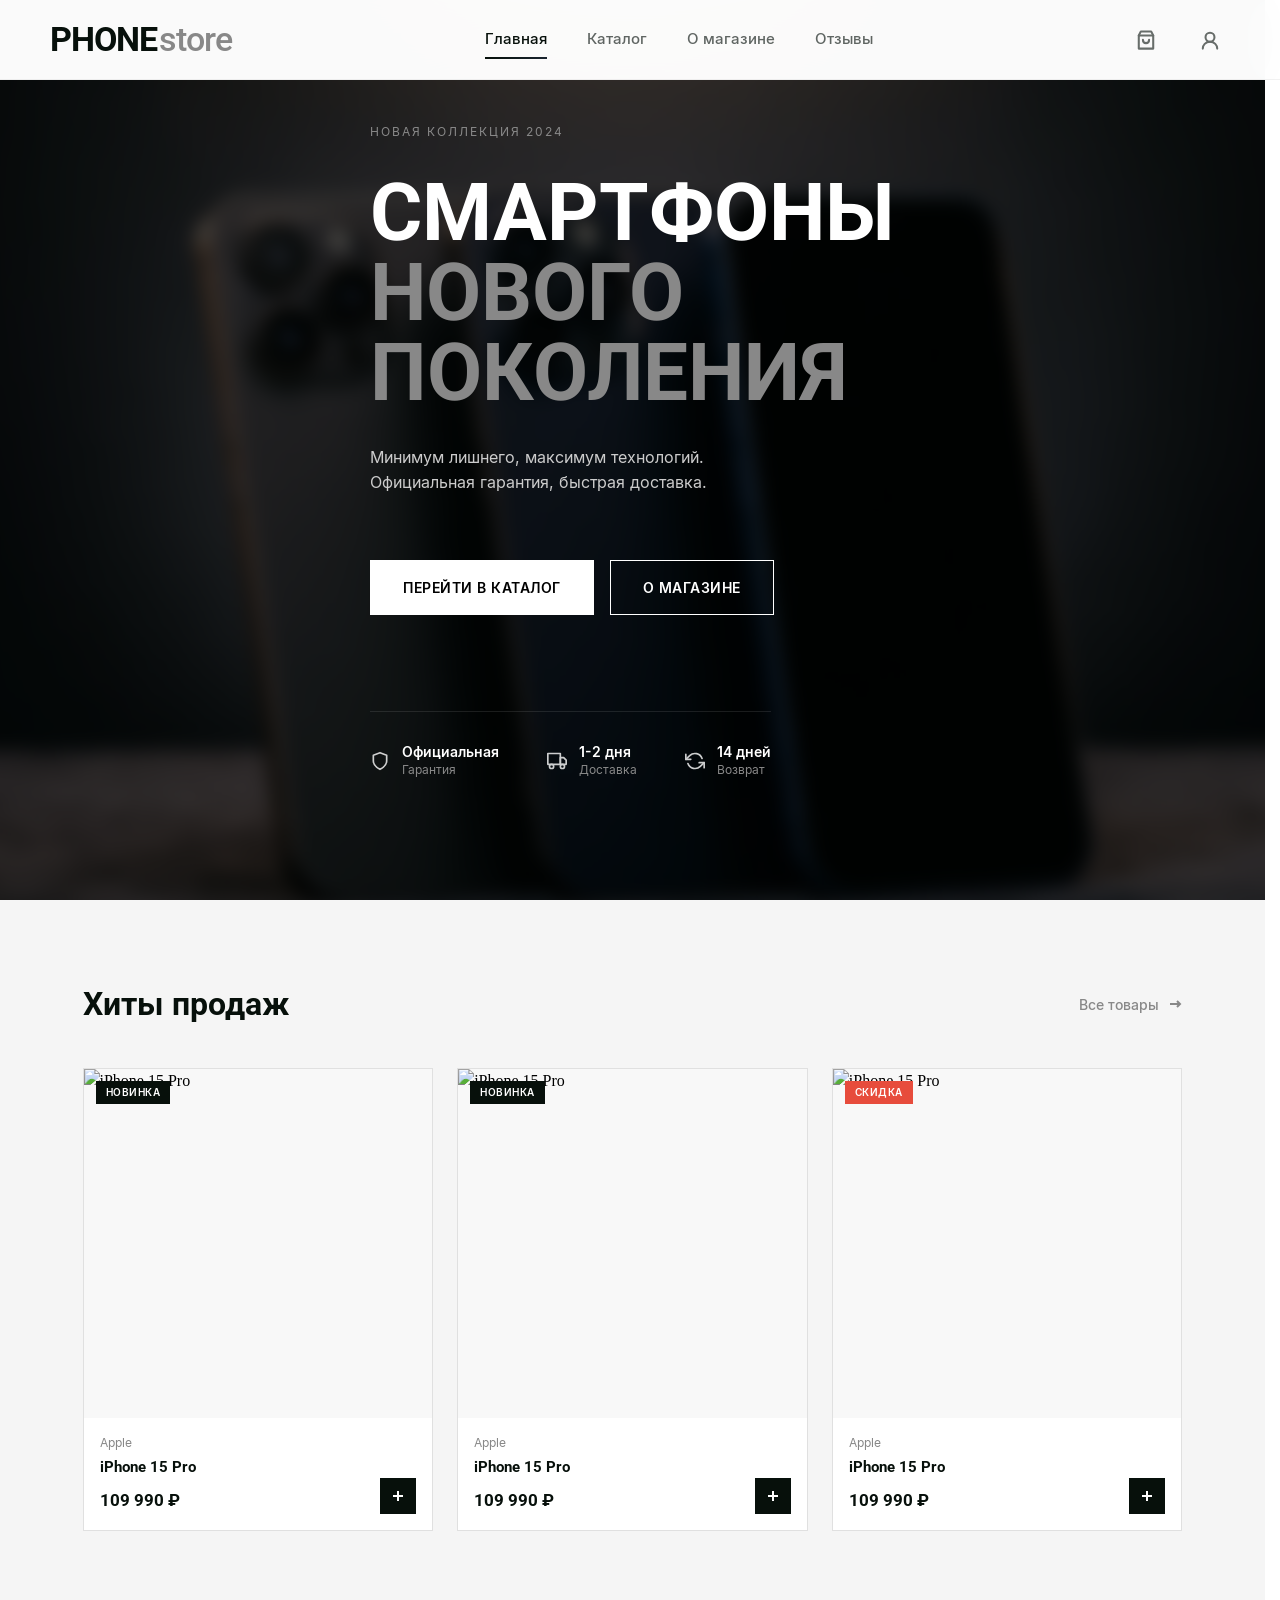
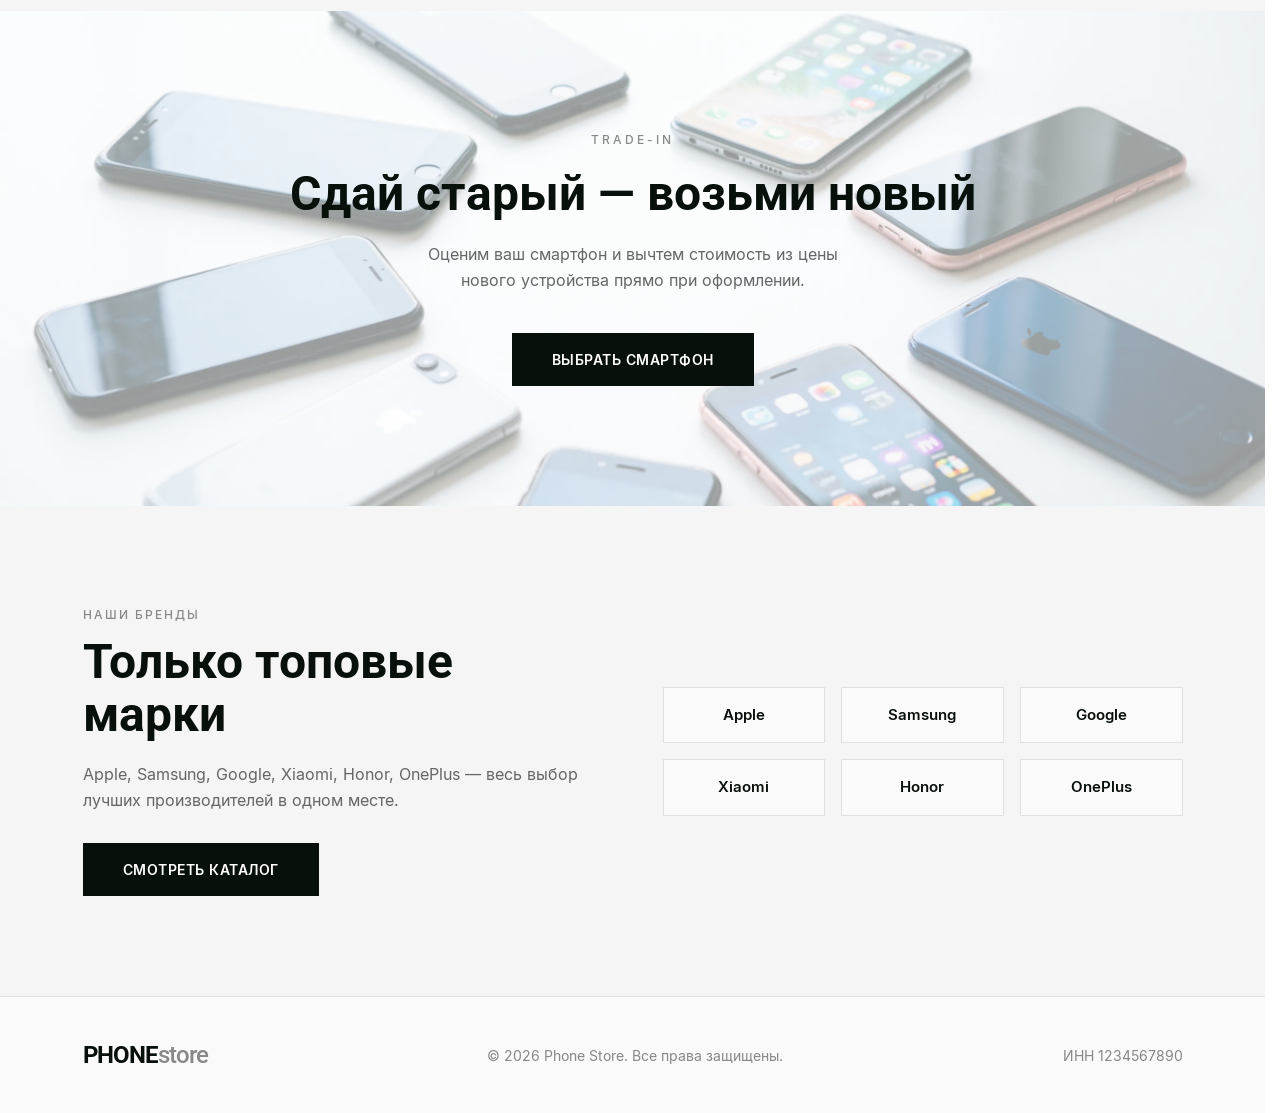
==== commit c1598500: "feat: добавил карточки товаров с корзиной и уведомлениями" ====
--- a/index.html
+++ b/index.html
@@ -131,7 +131,78 @@
                     </a>
                 </div>
                 <div class="bestsellers__grid">
-
+                    <!-- Заглушка товара -->
+                    <article class="product-card" data-id="1">
+                        <a href="product.html?id=1" class="product-card__link"></a>
+                        <div class="product-card__badge product-card__badge--new">НОВИНКА</div>
+                        <div class="product-card__image-wrapper">
+                            <img src="img/iphone-15-pro.png" alt="iPhone 15 Pro"
+                                class="product-card__image">
+                        </div>
+                        <div class="product-card__info">
+                            <span class="product-card__brand">Apple</span>
+                            <h3 class="product-card__title">iPhone 15 Pro</h3>
+                            <div class="product-card__price">109 990 ₽</div>
+                        </div>
+                        <button class="product-card__btn" aria-label="Добавить в корзину">
+                            <svg class="product-card__icon product-card__icon--plus" width="16" height="16"
+                                viewBox="0 0 16 16" fill="none" stroke="currentColor" stroke-width="2">
+                                <path d="M8 3v10M3 8h10" />
+                            </svg>
+                            <svg class="product-card__icon product-card__icon--check" width="16" height="16"
+                                viewBox="0 0 16 16" fill="none" stroke="currentColor" stroke-width="2.5">
+                                <path d="M2 8l5 5 7-7" />
+                            </svg>
+                        </button>
+                    </article>
+                    <!-- Заглушка товара -->
+                    <article class="product-card" data-id="1">
+                        <a href="product.html?id=1" class="product-card__link"></a>
+                        <div class="product-card__badge product-card__badge--new">НОВИНКА</div>
+                        <div class="product-card__image-wrapper">
+                            <img src="img/iphone-15-pro.png" alt="iPhone 15 Pro"
+                                class="product-card__image">
+                        </div>
+                        <div class="product-card__info">
+                            <span class="product-card__brand">Apple</span>
+                            <h3 class="product-card__title">iPhone 15 Pro</h3>
+                            <div class="product-card__price">109 990 ₽</div>
+                        </div>
+                        <button class="product-card__btn" aria-label="Добавить в корзину">
+                            <svg class="product-card__icon product-card__icon--plus" width="16" height="16"
+                                viewBox="0 0 16 16" fill="none" stroke="currentColor" stroke-width="2">
+                                <path d="M8 3v10M3 8h10" />
+                            </svg>
+                            <svg class="product-card__icon product-card__icon--check" width="16" height="16"
+                                viewBox="0 0 16 16" fill="none" stroke="currentColor" stroke-width="2.5">
+                                <path d="M2 8l5 5 7-7" />
+                            </svg>
+                        </button>
+                    </article>
+                    <!-- Заглушка товара -->
+                    <article class="product-card" data-id="1">
+                        <a href="product.html?id=1" class="product-card__link"></a>
+                        <div class="product-card__badge product-card__badge--sale">СКИДКА</div>
+                        <div class="product-card__image-wrapper">
+                            <img src="img/iphone-15-pro.png" alt="iPhone 15 Pro"
+                                class="product-card__image">
+                        </div>
+                        <div class="product-card__info">
+                            <span class="product-card__brand">Apple</span>
+                            <h3 class="product-card__title">iPhone 15 Pro</h3>
+                            <div class="product-card__price">109 990 ₽</div>
+                        </div>
+                        <button class="product-card__btn" aria-label="Добавить в корзину">
+                            <svg class="product-card__icon product-card__icon--plus" width="16" height="16"
+                                viewBox="0 0 16 16" fill="none" stroke="currentColor" stroke-width="2">
+                                <path d="M8 3v10M3 8h10" />
+                            </svg>
+                            <svg class="product-card__icon product-card__icon--check" width="16" height="16"
+                                viewBox="0 0 16 16" fill="none" stroke="currentColor" stroke-width="2.5">
+                                <path d="M2 8l5 5 7-7" />
+                            </svg>
+                        </button>
+                    </article>
                 </div>
             </div>
         </section>
--- a/styles/style.css
+++ b/styles/style.css
@@ -1,5 +1,236 @@
 body {
     overflow-x: hidden;
+}
+
+/*Карточка товара*/
+.product-card {
+    position: relative;
+    background: #fff;
+    border: 1px solid #e0e0e0;
+    overflow: hidden;
+    transition: all 0.3s ease;
+}
+
+.product-card:hover {
+    transform: translateY(-4px);
+    box-shadow: 0 12px 24px rgba(0, 0, 0, 0.08);
+}
+
+.product-card__link {
+    position: absolute;
+    top: 0;
+    left: 0;
+    width: 100%;
+    height: 100%;
+    z-index: 10;
+}
+
+.product-card__badge {
+    position: absolute;
+    top: 12px;
+    left: 12px;
+    z-index: 10;
+    padding: 4px 10px;
+    font-family: var(--font-ui);
+    font-size: 10px;
+    font-weight: 600;
+    text-transform: uppercase;
+    letter-spacing: 0.5px;
+    color: #fff;
+}
+
+.product-card__badge--new {
+    background-color: #07100B;
+}
+
+.product-card__badge--sale {
+    background-color: #e74c3c;
+}
+
+.product-card__image-wrapper {
+    position: relative;
+    padding-top: 100%;
+    background: #f8f8f8;
+    overflow: hidden;
+}
+
+.product-card__image {
+    position: absolute;
+    top: 0;
+    left: 0;
+    width: 100%;
+    height: 100%;
+    object-fit: contain;
+    object-position: center;
+    transition: transform 0.3s ease;
+}
+
+.product-card__info {
+    padding: 16px;
+    position: relative;
+    z-index: 2;
+}
+
+.product-card__brand {
+    display: block;
+    font-family: var(--font-ui);
+    font-size: 12px;
+    font-weight: 400;
+    color: #888;
+    margin-bottom: 4px;
+}
+
+.product-card__title {
+    font-family: var(--font-header);
+    font-size: 15px;
+    font-weight: 600;
+    color: #07100B;
+    margin: 0 0 10px 0;
+}
+
+.product-card__price {
+    font-family: var(--font-header);
+    font-size: 17px;
+    font-weight: 700;
+    color: #07100B;
+}
+
+.product-card__btn {
+    position: absolute;
+    bottom: 16px;
+    right: 16px;
+    z-index: 10;
+    width: 36px;
+    height: 36px;
+    display: flex;
+    align-items: center;
+    justify-content: center;
+    background: #07100B;
+    border: none;
+    cursor: pointer;
+    transition: all 0.3s ease;
+}
+
+.product-card__btn:hover {
+    box-shadow: 0 4px 12px rgba(7, 16, 11, 0.3);
+}
+
+.product-card__btn:disabled {
+    cursor: not-allowed;
+}
+
+.product-card__btn--loading {
+    background: #27ae60;
+}
+
+.product-card__btn--loading .product-card__icon--plus {
+    opacity: 0;
+    transform: rotate(90deg) scale(0.5);
+}
+
+.product-card__btn--loading .product-card__icon--check {
+    opacity: 1;
+    transform: rotate(0deg) scale(1);
+}
+
+.product-card__btn--error {
+    background: #e74c3c;
+    animation: shake 0.5s ease;
+}
+
+@keyframes shake {
+
+    0%,
+    100% {
+        transform: translateX(0);
+    }
+
+    25% {
+        transform: translateX(-5px);
+    }
+
+    75% {
+        transform: translateX(5px);
+    }
+}
+
+.product-card__icon {
+    stroke: #fff;
+    transition: all 0.3s ease;
+}
+
+.product-card__icon--plus {
+    opacity: 1;
+    transform: rotate(0deg);
+}
+
+.product-card__icon--check {
+    position: absolute;
+    opacity: 0;
+    transform: rotate(-90deg) scale(0.5);
+}
+
+/*Уведомления*/
+.notification {
+    position: fixed;
+    top: 100px;
+    right: 20px;
+    padding: 16px 24px;
+    font-family: var(--font-ui);
+    font-weight: 500;
+    z-index: 10000;
+    box-shadow: 0 4px 12px rgba(0, 0, 0, 0.15);
+    animation: slideIn 0.3s ease;
+}
+
+.notification--success {
+    background: #27ae60;
+    color: #fff;
+}
+
+.notification--error {
+    background: #e74c3c;
+    color: #fff;
+}
+
+@keyframes slideIn {
+    from {
+        transform: translateX(400px);
+        opacity: 0;
+    }
+
+    to {
+        transform: translateX(0);
+        opacity: 1;
+    }
+}
+
+@keyframes slideOut {
+    from {
+        transform: translateX(0);
+        opacity: 1;
+    }
+
+    to {
+        transform: translateX(400px);
+        opacity: 0;
+    }
+}
+
+@keyframes shake {
+
+    0%,
+    100% {
+        transform: translateX(0);
+    }
+
+    25% {
+        transform: translateX(-5px);
+    }
+
+    75% {
+        transform: translateX(5px);
+    }
 }
 
 /*Шапка*/
@@ -294,7 +525,6 @@
 }
 
 /*Основной контент*/
-
 /*Hero-блок*/
 .hero {
     width: 100%;
@@ -314,7 +544,7 @@
     z-index: 0;
     width: 100%;
     height: 100%;
-    background-image: 
+    background-image:
         linear-gradient(rgba(0, 0, 0, 0.7), rgba(0, 0, 0, 0.7)),
         url('../img/hero-bg.webp');
     background-size: cover;
@@ -601,7 +831,7 @@
 /*Наши бренды*/
 .brands {
     padding: 100px 0;
-    background-color: #f5f5f5; 
+    background-color: #f5f5f5;
 }
 
 .brands .container {
--- a/styles/responsive.css
+++ b/styles/responsive.css
@@ -36,23 +36,19 @@
     .bestsellers .container {
         padding: 0 30px;
     }
-    
+
     .bestsellers__title {
         font-size: 28px;
     }
-    
-    .bestsellers__grid {
-        grid-template-columns: repeat(2, 1fr);
-    }
 
     .trade-in {
         padding: 80px 0;
     }
-    
+
     .trade-in__container {
         padding: 0 30px;
     }
-    
+
     .trade-in__title {
         font-size: 40px;
     }
@@ -60,19 +56,19 @@
     .brands {
         padding: 80px 0;
     }
-    
+
     .brands .container {
         padding: 0 30px;
     }
-    
+
     .brands__content {
         gap: 40px;
     }
-    
+
     .brands__title {
         font-size: 40px;
     }
-    
+
     .brands__grid {
         gap: 12px;
     }
@@ -164,41 +160,42 @@
     .bestsellers {
         padding: 60px 0;
     }
-    
+
     .bestsellers .container {
         padding: 0 20px;
     }
-    
+
     .bestsellers__header {
         flex-direction: column;
         align-items: flex-start;
         gap: 16px;
     }
-    
+
     .bestsellers__title {
         font-size: 24px;
     }
-    
+
     .bestsellers__grid {
-        grid-template-columns: 1fr;
+        gap: 8px;
+        grid-template-columns: repeat(2, 1fr);
     }
 
     .trade-in {
         padding: 60px 0;
     }
-    
+
     .trade-in__container {
         padding: 0 20px;
     }
-    
+
     .trade-in__title {
         font-size: 32px;
     }
-    
+
     .trade-in__description {
         font-size: 15px;
     }
-    
+
     .trade-in__btn {
         padding: 14px 32px;
     }
@@ -206,24 +203,24 @@
     .brands {
         padding: 60px 0;
     }
-    
+
     .brands .container {
         padding: 0 20px;
     }
-    
+
     .brands__content {
         grid-template-columns: 1fr;
         gap: 40px;
     }
-    
+
     .brands__title {
         font-size: 32px;
     }
-    
+
     .brands__description {
         font-size: 15px;
     }
-    
+
     .brands__grid {
         grid-template-columns: repeat(2, 1fr);
     }
@@ -231,24 +228,66 @@
     .footer {
         padding: 30px 0;
     }
-    
+
     .footer .container {
         padding: 0 20px;
     }
-    
+
     .footer__content {
         flex-direction: column;
         gap: 16px;
         text-align: center;
     }
-    
+
     .footer__logo {
         font-size: 22px;
     }
-    
+
     .footer__copyright,
     .footer__inn {
         font-size: 13px;
+    }
+
+    .product-card__btn {
+        width: 30px;
+        height: 30px;
+        bottom: 14px;
+        right: 14px;
+    }
+
+    .product-card__info {
+        padding: 12px;
+    }
+
+    .product-card__title {
+        font-size: 14px;
+        margin: 0 0 6px 0;
+    }
+
+    .product-card__price {
+        font-size: 15px;
+    }
+
+    .product-card__brand {
+        font-size: 11px;
+        margin-bottom: 3px;
+    }
+
+    .product-card__badge {
+        padding: 3px 8px;
+        font-size: 9px;
+        top: 10px;
+        left: 10px;
+    }
+
+    .notification {
+        top: 80px;
+        right: 10px;
+        left: 10px;
+        padding: 12px 16px;
+        font-size: 13px;
+        max-width: none;
+        text-align: center;
     }
 }
 
@@ -320,11 +359,11 @@
     .bestsellers {
         padding: 50px 0;
     }
-    
+
     .bestsellers .container {
         padding: 0 15px;
     }
-    
+
     .bestsellers__title {
         font-size: 22px;
     }
@@ -332,19 +371,19 @@
     .trade-in {
         padding: 50px 0;
     }
-    
+
     .trade-in__container {
         padding: 0 15px;
     }
-    
+
     .trade-in__title {
         font-size: 28px;
     }
-    
+
     .trade-in__description {
         font-size: 14px;
     }
-    
+
     .trade-in__btn {
         padding: 12px 28px;
         font-size: 13px;
@@ -353,23 +392,23 @@
     .brands {
         padding: 50px 0;
     }
-    
+
     .brands .container {
         padding: 0 15px;
     }
-    
+
     .brands__title {
         font-size: 28px;
     }
-    
+
     .brands__description {
         font-size: 14px;
     }
-    
+
     .brands__btn {
         padding: 14px 32px;
     }
-    
+
     .brand-card {
         padding: 20px 16px;
         font-size: 14px;
@@ -378,8 +417,33 @@
     .footer {
         padding: 24px 0;
     }
-    
+
     .footer__logo {
         font-size: 20px;
     }
+
+    .product-card__btn {
+        width: 24px;
+        height: 24px;
+    }
+
+    .product-card__brand {
+        font-size: 10px;
+    }
+
+    .product-card__title {
+        font-size: 13px;
+    }
+
+    .product-card__price {
+        font-size: 14px;
+    }
+
+    .notification {
+        top: 70px;
+        right: 8px;
+        left: 8px;
+        padding: 10px 14px;
+        font-size: 12px;
+    }
 }
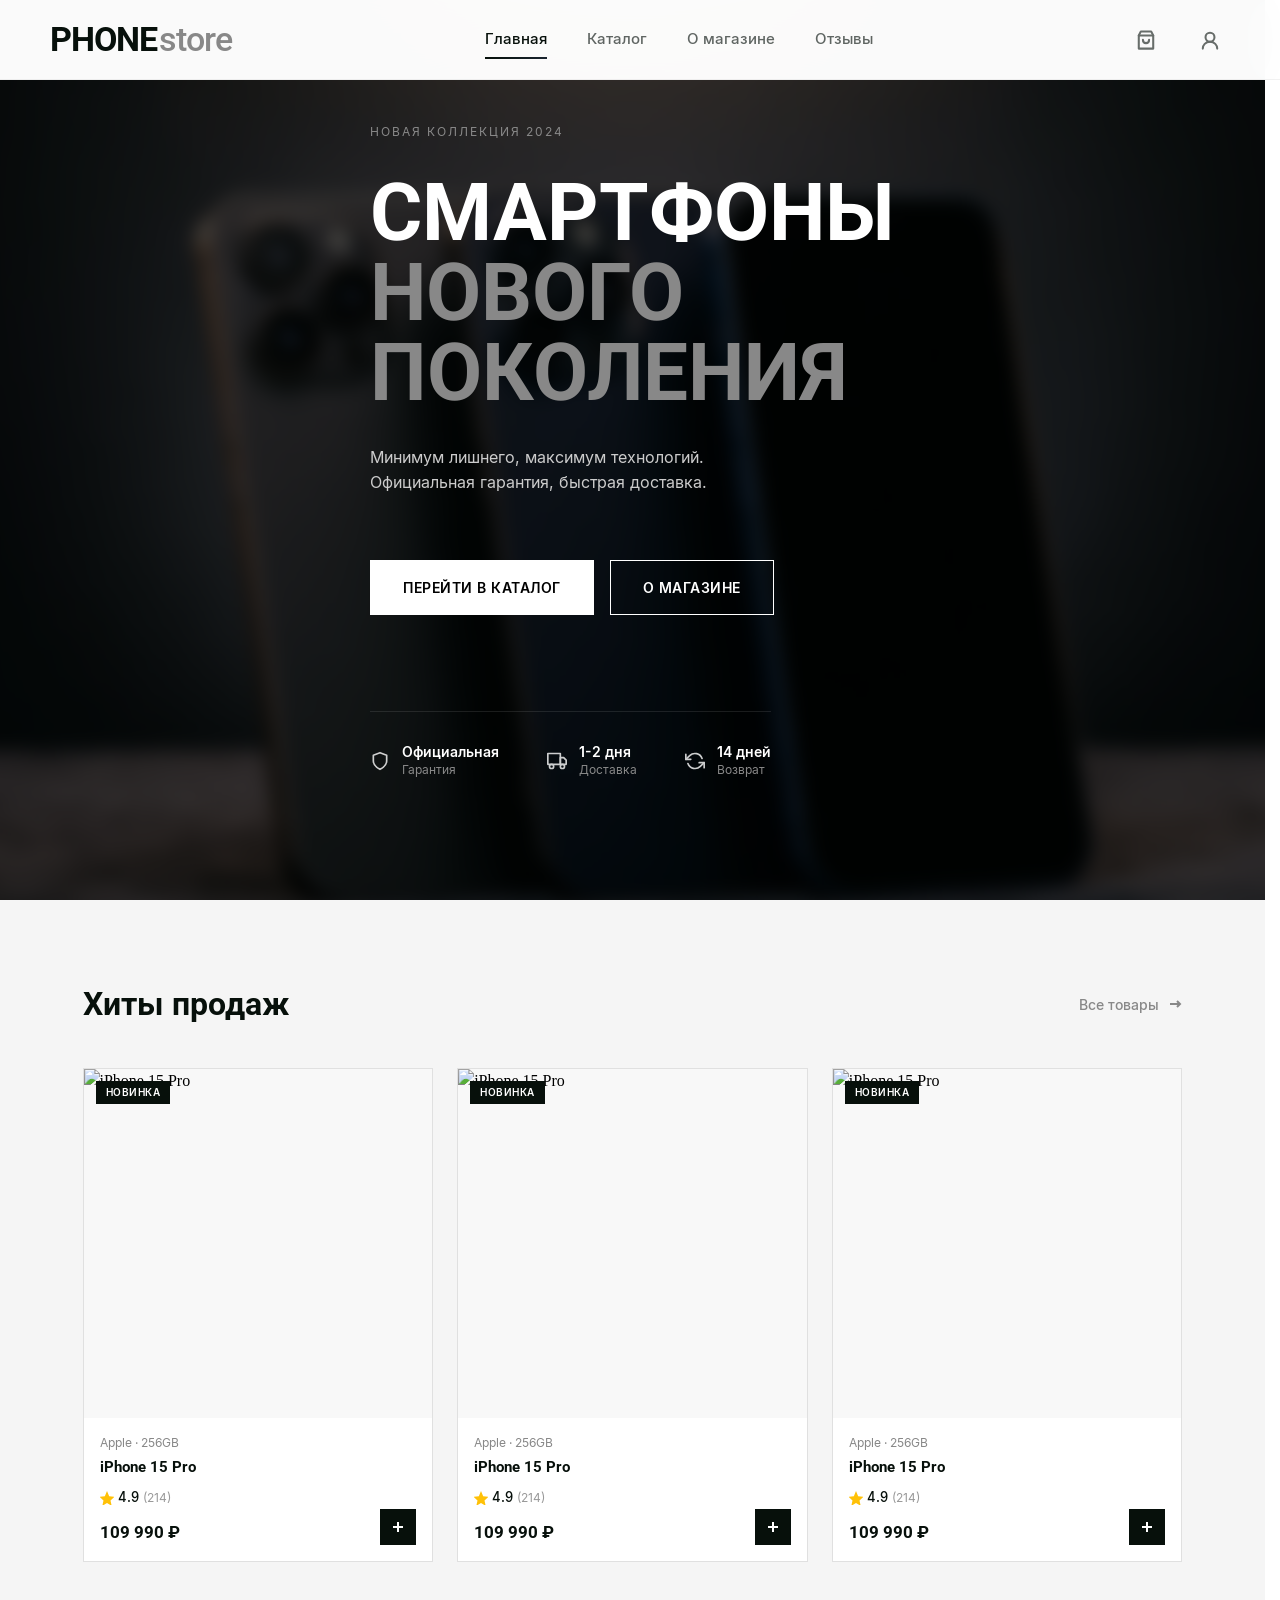
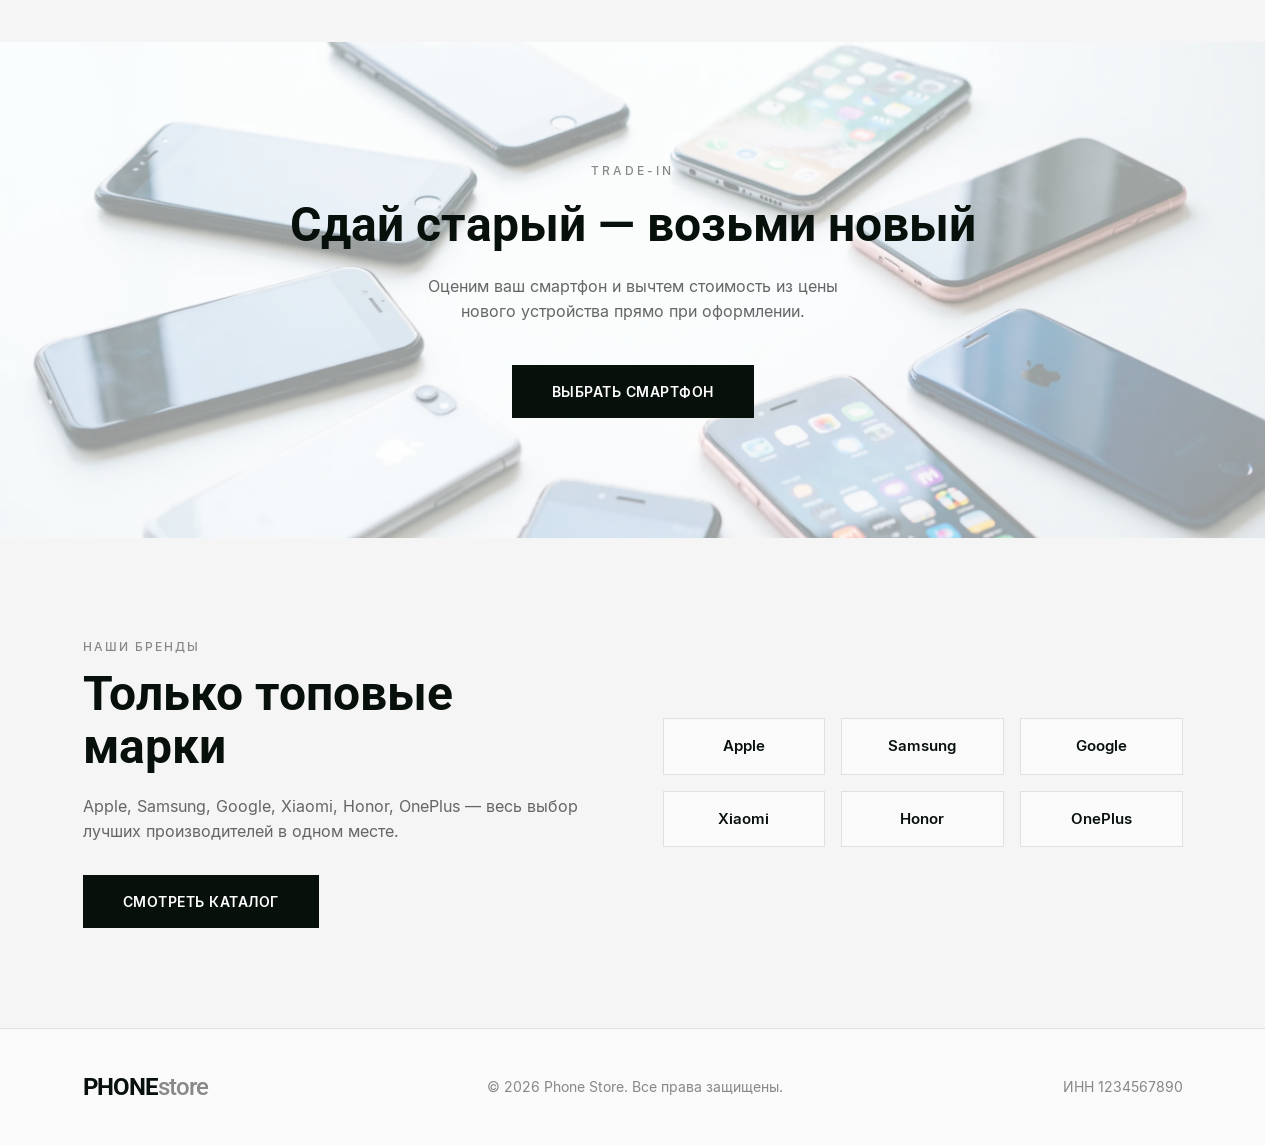
==== commit 8a5d097c: "В процессе, делаю страницу каталога" ====
--- a/index.html
+++ b/index.html
@@ -136,12 +136,20 @@
                         <a href="product.html?id=1" class="product-card__link"></a>
                         <div class="product-card__badge product-card__badge--new">НОВИНКА</div>
                         <div class="product-card__image-wrapper">
-                            <img src="img/iphone-15-pro.png" alt="iPhone 15 Pro"
-                                class="product-card__image">
+                            <img src="img/iphone-15-pro.png" alt="iPhone 15 Pro" class="product-card__image">
                         </div>
                         <div class="product-card__info">
-                            <span class="product-card__brand">Apple</span>
+                            <span class="product-card__brand">Apple · 256GB</span>
                             <h3 class="product-card__title">iPhone 15 Pro</h3>
+                            <div class="product-card__rating">
+                                <svg class="product-card__star" width="14" height="14" viewBox="0 0 14 14"
+                                    fill="currentColor">
+                                    <path
+                                        d="M7 0L9.17 5.17L14.5 5.83L10.5 9.5L11.67 14.83L7 12L2.33 14.83L3.5 9.5L-0.5 5.83L4.83 5.17L7 0Z" />
+                                </svg>
+                                <span class="product-card__rating-value">4.9</span>
+                                <span class="product-card__rating-count">(214)</span>
+                            </div>
                             <div class="product-card__price">109 990 ₽</div>
                         </div>
                         <button class="product-card__btn" aria-label="Добавить в корзину">
@@ -160,12 +168,20 @@
                         <a href="product.html?id=1" class="product-card__link"></a>
                         <div class="product-card__badge product-card__badge--new">НОВИНКА</div>
                         <div class="product-card__image-wrapper">
-                            <img src="img/iphone-15-pro.png" alt="iPhone 15 Pro"
-                                class="product-card__image">
+                            <img src="img/iphone-15-pro.png" alt="iPhone 15 Pro" class="product-card__image">
                         </div>
                         <div class="product-card__info">
-                            <span class="product-card__brand">Apple</span>
+                            <span class="product-card__brand">Apple · 256GB</span>
                             <h3 class="product-card__title">iPhone 15 Pro</h3>
+                            <div class="product-card__rating">
+                                <svg class="product-card__star" width="14" height="14" viewBox="0 0 14 14"
+                                    fill="currentColor">
+                                    <path
+                                        d="M7 0L9.17 5.17L14.5 5.83L10.5 9.5L11.67 14.83L7 12L2.33 14.83L3.5 9.5L-0.5 5.83L4.83 5.17L7 0Z" />
+                                </svg>
+                                <span class="product-card__rating-value">4.9</span>
+                                <span class="product-card__rating-count">(214)</span>
+                            </div>
                             <div class="product-card__price">109 990 ₽</div>
                         </div>
                         <button class="product-card__btn" aria-label="Добавить в корзину">
@@ -182,14 +198,22 @@
                     <!-- Заглушка товара -->
                     <article class="product-card" data-id="1">
                         <a href="product.html?id=1" class="product-card__link"></a>
-                        <div class="product-card__badge product-card__badge--sale">СКИДКА</div>
+                        <div class="product-card__badge product-card__badge--new">НОВИНКА</div>
                         <div class="product-card__image-wrapper">
-                            <img src="img/iphone-15-pro.png" alt="iPhone 15 Pro"
-                                class="product-card__image">
+                            <img src="img/iphone-15-pro.png" alt="iPhone 15 Pro" class="product-card__image">
                         </div>
                         <div class="product-card__info">
-                            <span class="product-card__brand">Apple</span>
+                            <span class="product-card__brand">Apple · 256GB</span>
                             <h3 class="product-card__title">iPhone 15 Pro</h3>
+                            <div class="product-card__rating">
+                                <svg class="product-card__star" width="14" height="14" viewBox="0 0 14 14"
+                                    fill="currentColor">
+                                    <path
+                                        d="M7 0L9.17 5.17L14.5 5.83L10.5 9.5L11.67 14.83L7 12L2.33 14.83L3.5 9.5L-0.5 5.83L4.83 5.17L7 0Z" />
+                                </svg>
+                                <span class="product-card__rating-value">4.9</span>
+                                <span class="product-card__rating-count">(214)</span>
+                            </div>
                             <div class="product-card__price">109 990 ₽</div>
                         </div>
                         <button class="product-card__btn" aria-label="Добавить в корзину">
--- a/styles/style.css
+++ b/styles/style.css
@@ -11,9 +11,11 @@
     transition: all 0.3s ease;
 }
 
-.product-card:hover {
-    transform: translateY(-4px);
-    box-shadow: 0 12px 24px rgba(0, 0, 0, 0.08);
+@media (hover: hover) {
+    .product-card:hover {
+        transform: translateY(-4px);
+        box-shadow: 0 12px 24px rgba(0, 0, 0, 0.08);
+    }
 }
 
 .product-card__link {
@@ -168,6 +170,29 @@
     position: absolute;
     opacity: 0;
     transform: rotate(-90deg) scale(0.5);
+}
+
+.product-card__rating {
+    display: flex;
+    align-items: center;
+    gap: 4px;
+    margin-bottom: 12px;
+    font-family: var(--font-ui);
+}
+
+.product-card__star {
+    color: #ffc107;
+}
+
+.product-card__rating-value {
+    font-size: 13px;
+    font-weight: 500;
+    color: #07100B;
+}
+
+.product-card__rating-count {
+    font-size: 12px;
+    color: #999;
 }
 
 /*Уведомления*/
@@ -940,4 +965,1563 @@
     border-color: #07100B;
     transform: translateY(-4px);
     box-shadow: 0 8px 20px rgba(7, 16, 11, 0.2);
-}+}
+
+/*Страница "О магазине"*/
+/*Блок о нас*/
+.about {
+    padding: 100px 0;
+    background-color: #fff;
+    margin-top: 80px;
+}
+
+.about .container {
+    max-width: 1200px;
+    margin: 0 auto;
+    padding: 0 50px;
+}
+
+.about__content {
+    display: grid;
+    grid-template-columns: 1fr 1fr;
+    gap: 60px;
+    align-items: center;
+}
+
+.about__label {
+    display: block;
+    font-family: var(--font-ui);
+    font-size: 12px;
+    font-weight: 500;
+    color: #888;
+    letter-spacing: 2px;
+    margin-bottom: 20px;
+}
+
+.about__title {
+    font-family: var(--font-header);
+    font-size: 64px;
+    font-weight: 900;
+    color: #07100B;
+    line-height: 1;
+    margin: 0 0 24px 0;
+}
+
+.about__title span {
+    font-weight: 500;
+    color: #888;
+    font-style: italic;
+}
+
+.about__description {
+    font-family: var(--font-ui);
+    font-size: 16px;
+    font-weight: 400;
+    color: #666;
+    line-height: 1.7;
+    margin: 0 0 32px 0;
+    max-width: 480px;
+}
+
+.about__buttons {
+    display: flex;
+    gap: 16px;
+    flex-wrap: wrap;
+}
+
+.about__btn {
+    display: inline-flex;
+    align-items: center;
+    gap: 8px;
+    padding: 14px 28px;
+    font-family: var(--font-ui);
+    font-size: 14px;
+    font-weight: 600;
+    text-decoration: none;
+    transition: all 0.3s ease;
+}
+
+.about__btn--primary {
+    background: #07100B;
+    color: #fff;
+}
+
+.about__btn--primary:hover {
+    background: #1a252f;
+    transform: translateY(-2px);
+    box-shadow: 0 8px 20px rgba(7, 16, 11, 0.3);
+}
+
+.about__btn--secondary {
+    background: #fff;
+    color: #07100B;
+    border: 1px solid #e0e0e0;
+}
+
+.about__btn--secondary:hover {
+    border-color: #07100B;
+    transform: translateY(-2px);
+    box-shadow: 0 8px 20px rgba(0, 0, 0, 0.08);
+}
+
+.about__btn-icon {
+    width: 24px;
+    height: 24px;
+    stroke: currentColor;
+    stroke-width: 1.5;
+    stroke-linecap: round;
+    stroke-linejoin: round;
+    flex-shrink: 0;
+    transition: stroke 0.3s ease;
+}
+
+.about__stats {
+    display: grid;
+    grid-template-columns: repeat(2, 1fr);
+    gap: 20px;
+}
+
+.stat-card {
+    padding: 20px;
+    border: 1px solid #e8e8e8;
+    transition: all 0.3s ease;
+}
+
+.stat-card__value {
+    font-family: var(--font-header);
+    font-size: 40px;
+    font-weight: 900;
+    color: #07100B;
+    margin-bottom: 8px;
+    line-height: 1;
+}
+
+.stat-card__value span {
+    font-size: 16px;
+    font-weight: 500;
+    color: #888;
+    margin-left: 4px;
+}
+
+.stat-card__label {
+    font-family: var(--font-ui);
+    font-size: 12px;
+    font-weight: 500;
+    color: #888;
+    text-transform: uppercase;
+    letter-spacing: 0.5px;
+}
+
+/*Карусель*/
+.brands-carousel {
+    padding: 40px 0;
+    background: #fafafa;
+    border-top: 1px solid #e8e8e8;
+    border-bottom: 1px solid #e8e8e8;
+    overflow: hidden;
+}
+
+.carousel {
+    display: flex;
+    overflow: hidden;
+    user-select: none;
+    -webkit-mask: linear-gradient(to right,
+            transparent,
+            #000 10%,
+            #000 90%,
+            transparent);
+    mask: linear-gradient(to right,
+            transparent,
+            #000 10%,
+            #000 90%,
+            transparent);
+}
+
+.carousel__group {
+    display: flex;
+    gap: 60px;
+    padding-right: 60px;
+    animation: scrolling 20s linear infinite;
+    will-change: transform;
+}
+
+.carousel__item {
+    flex-shrink: 0;
+    font-family: var(--font-header);
+    font-size: 20px;
+    font-weight: 700;
+    color: #ccc;
+    letter-spacing: 2px;
+    text-transform: uppercase;
+    transition: color 0.3s ease;
+    cursor: default;
+}
+
+.carousel__item:hover {
+    color: #07100B;
+}
+
+@keyframes scrolling {
+    0% {
+        transform: translateX(0);
+    }
+
+    100% {
+        transform: translateX(-100%);
+    }
+}
+
+/*Блок история*/
+.history {
+    padding: 100px 0;
+    background-color: #fff;
+}
+
+.history .container {
+    max-width: 1200px;
+    margin: 0 auto;
+    padding: 0 50px;
+}
+
+.history__label {
+    display: block;
+    font-family: var(--font-ui);
+    font-size: 12px;
+    font-weight: 500;
+    color: #888;
+    letter-spacing: 2px;
+    margin-bottom: 16px;
+}
+
+.history__title {
+    font-family: var(--font-header);
+    font-size: 48px;
+    font-weight: 900;
+    color: #07100B;
+    margin: 0 0 60px 0;
+}
+
+.timeline {
+    position: relative;
+    max-width: 900px;
+}
+
+.timeline::before {
+    content: '';
+    position: absolute;
+    left: 107px;
+    top: 0;
+    bottom: 0;
+    width: 2px;
+    background: linear-gradient(180deg, #e0e0e0 0%, #f0f0f0 100%);
+}
+
+.timeline__item {
+    position: relative;
+    display: grid;
+    grid-template-columns: 80px 40px 1fr;
+    gap: 20px;
+    margin-bottom: 60px;
+    align-items: flex-start;
+}
+
+.timeline__item:last-child {
+    margin-bottom: 0;
+}
+
+.timeline__year {
+    font-family: var(--font-header);
+    font-size: 24px;
+    font-weight: 900;
+    color: #07100B;
+    padding-top: 4px;
+}
+
+.timeline__marker {
+    width: 16px;
+    height: 16px;
+    background: #07100B;
+    border: 4px solid #fff;
+    border-radius: 50%;
+    box-shadow: 0 0 0 2px #07100B;
+    flex-shrink: 0;
+    margin-top: 8px;
+    z-index: 1;
+}
+
+.timeline__content {
+    padding-top: 4px;
+}
+
+.timeline__heading {
+    font-family: var(--font-header);
+    font-size: 20px;
+    font-weight: 700;
+    color: #07100B;
+    margin: 0 0 8px 0;
+}
+
+.timeline__text {
+    font-family: var(--font-ui);
+    font-size: 15px;
+    font-weight: 400;
+    color: #666;
+    line-height: 1.6;
+    margin: 0;
+    max-width: 600px;
+}
+
+/*Преимущества */
+.advantages {
+    padding: 100px 0;
+    background-color: #fff;
+}
+
+.advantages .container {
+    max-width: 1200px;
+    margin: 0 auto;
+    padding: 0 50px;
+}
+
+.advantages__label {
+    display: block;
+    font-family: var(--font-ui);
+    font-size: 12px;
+    font-weight: 600;
+    color: #888;
+    letter-spacing: 3px;
+    margin-bottom: 16px;
+    text-transform: uppercase;
+}
+
+.advantages__title {
+    font-family: var(--font-header);
+    font-size: 48px;
+    font-weight: 900;
+    color: #07100B;
+    margin: 0 0 60px 0;
+}
+
+.advantages__grid {
+    display: grid;
+    grid-template-columns: repeat(3, 1fr);
+}
+
+.advantage-card {
+    padding: 32px;
+    transition: all 0.3s ease;
+}
+
+@media (hover: hover) {
+    .advantage-card:hover {
+        background: #f5f5f5;
+    }
+}
+
+.advantage-card__icon {
+    width: 48px;
+    height: 48px;
+    display: flex;
+    align-items: center;
+    justify-content: center;
+    background: #fff;
+    border: 1px solid #e0e0e0;
+    margin-bottom: 20px;
+    color: #07100B;
+    transition: all 0.3s ease;
+}
+
+.advantage-card__icon svg {
+    width: 24px;
+    height: 24px;
+    stroke: currentColor;
+    stroke-width: 2;
+    stroke-linecap: round;
+    stroke-linejoin: round;
+    fill: none;
+}
+
+.advantage-card__title {
+    font-family: var(--font-header);
+    font-size: 17px;
+    font-weight: 700;
+    color: #07100B;
+    margin: 0 0 10px 0;
+}
+
+.advantage-card__text {
+    font-family: var(--font-ui);
+    font-size: 14px;
+    font-weight: 400;
+    color: #888;
+    line-height: 1.6;
+    margin: 0;
+}
+
+/*Блок FAQ*/
+.faq {
+    padding: 100px 0;
+    background-color: #fff;
+}
+
+.faq .container {
+    max-width: 900px;
+    margin: 0 auto;
+    padding: 0 50px;
+}
+
+.faq__label {
+    display: block;
+    font-family: var(--font-ui);
+    font-size: 12px;
+    font-weight: 600;
+    color: #888;
+    letter-spacing: 3px;
+    margin-bottom: 16px;
+    text-transform: uppercase;
+}
+
+.faq__title {
+    font-family: var(--font-header);
+    font-size: 48px;
+    font-weight: 900;
+    color: #07100B;
+    margin: 0 0 60px 0;
+}
+
+.faq__list {
+    display: flex;
+    flex-direction: column;
+    gap: 0;
+}
+
+.faq__item {
+    border-bottom: 1px solid #e8e8e8;
+    overflow: hidden;
+}
+
+.faq__item:last-child {
+    border-bottom: none;
+}
+
+.faq__question {
+    width: 100%;
+    display: flex;
+    justify-content: space-between;
+    align-items: center;
+    gap: 20px;
+    padding: 24px 0;
+    background: none;
+    border: none;
+    cursor: pointer;
+    text-align: left;
+    font-family: var(--font-header);
+    font-size: 16px;
+    font-weight: 700;
+    color: #07100B;
+    transition: color 0.3s ease, opacity 0.3s ease;
+}
+
+@media (hover: hover) {
+    .faq__question:hover {
+        color: #07100B;
+        opacity: 0.6;
+    }
+}
+
+.faq__question span {
+    flex: 1;
+}
+
+.faq__icon {
+    flex-shrink: 0;
+    width: 16px;
+    height: 16px;
+    stroke: #888;
+    transition: transform 0.3s ease;
+}
+
+.faq__item.is-active .faq__icon {
+    transform: rotate(180deg);
+}
+
+.faq__answer {
+    max-height: 0;
+    overflow: hidden;
+    transition: max-height 0.3s ease, padding 0.3s ease;
+}
+
+.faq__item.is-active .faq__answer {
+    max-height: 300px;
+    padding-bottom: 24px;
+}
+
+.faq__answer p {
+    margin: 0;
+    font-family: var(--font-ui);
+    font-size: 15px;
+    font-weight: 400;
+    color: #666;
+    line-height: 1.7;
+}
+
+/*Контакты*/
+.contact-cta {
+    padding: 80px 0;
+    background-color: #07100B;
+}
+
+.contact-cta .container {
+    max-width: 1200px;
+    margin: 0 auto;
+    padding: 0 50px;
+}
+
+.contact-cta__content {
+    display: flex;
+    justify-content: space-between;
+    align-items: center;
+    gap: 40px;
+}
+
+.contact-cta__title {
+    font-family: var(--font-header);
+    font-size: 40px;
+    font-weight: 900;
+    color: #fff;
+    margin: 0 0 16px 0;
+    line-height: 1.2;
+}
+
+.contact-cta__description {
+    font-family: var(--font-ui);
+    font-size: 15px;
+    font-weight: 400;
+    color: #888;
+    line-height: 1.6;
+    margin: 0;
+}
+
+.contact-cta__buttons {
+    display: flex;
+    gap: 16px;
+    flex-shrink: 0;
+}
+
+.contact-cta__btn {
+    display: inline-flex;
+    align-items: center;
+    gap: 10px;
+    padding: 14px 28px;
+    font-family: var(--font-ui);
+    font-size: 14px;
+    font-weight: 600;
+    text-decoration: none;
+    transition: all 0.3s ease;
+    cursor: pointer;
+}
+
+.contact-cta__btn svg {
+    width: 16px;
+    height: 16px;
+    stroke: currentColor;
+    stroke-width: 1.5;
+    flex-shrink: 0;
+}
+
+.contact-cta__btn--white {
+    background: #fff;
+    color: #07100B;
+    border: 2px solid #fff;
+}
+
+.contact-cta__btn--white:hover {
+    background: #f5f5f5;
+    border-color: #f5f5f5;
+    transform: translateY(-2px);
+    box-shadow: 0 8px 20px rgba(255, 255, 255, 0.2);
+}
+
+.contact-cta__btn--outline {
+    background: transparent;
+    color: #fff;
+    border: 2px solid #333;
+}
+
+.contact-cta__btn--outline:hover {
+    border-color: #fff;
+    background: rgba(255, 255, 255, 0.05);
+    transform: translateY(-2px);
+}
+
+/** ПЕРЕДЕЛАТЬ ПРИ ПОДКЛЮЧЕНИЕ К БД (НАЧАЛО)**/
+/*Стили страницы отзывы*/
+.reviews {
+    padding: 100px 0;
+    background-color: #fff;
+    margin-top: 80px;
+}
+
+.reviews .container {
+    max-width: 1200px;
+    margin: 0 auto;
+    padding: 0 50px;
+}
+
+.reviews__header {
+    display: flex;
+    justify-content: space-between;
+    align-items: flex-start;
+    margin-bottom: 60px;
+    gap: 40px;
+}
+
+.reviews__label {
+    display: block;
+    font-family: var(--font-ui);
+    font-size: 12px;
+    font-weight: 600;
+    color: #888;
+    letter-spacing: 3px;
+    margin-bottom: 16px;
+    text-transform: uppercase;
+}
+
+.reviews__title {
+    font-family: var(--font-header);
+    font-size: 48px;
+    font-weight: 900;
+    color: #07100B;
+    margin: 0;
+    line-height: 1.1;
+}
+
+.reviews__rating {
+    text-align: right;
+    flex-shrink: 0;
+}
+
+.reviews__rating-value {
+    font-family: var(--font-header);
+    font-size: 64px;
+    font-weight: 900;
+    color: #07100B;
+    line-height: 1;
+}
+
+.reviews__rating-stars {
+    font-size: 20px;
+    color: #FFB800;
+    letter-spacing: 2px;
+    margin: 8px 0 4px 0;
+}
+
+.reviews__rating-count {
+    font-family: var(--font-ui);
+    font-size: 14px;
+    color: #888;
+}
+
+.reviews__grid {
+    display: grid;
+    grid-template-columns: repeat(3, 1fr);
+    gap: 24px;
+}
+
+.review-card {
+    background: #fff;
+    border: 1px solid #e8e8e8;
+    padding: 28px;
+}
+.review-card__header {
+    display: flex;
+    justify-content: space-between;
+    align-items: flex-start;
+    margin-bottom: 16px;
+    gap: 16px;
+}
+
+.review-card__user {
+    display: flex;
+    align-items: flex-start;
+    gap: 12px;
+}
+
+.review-card__avatar {
+    width: 44px;
+    height: 44px;
+    background: #07100B;
+    color: #fff;
+    border-radius: 50%;
+    display: flex;
+    align-items: center;
+    justify-content: center;
+    font-family: var(--font-ui);
+    font-size: 13px;
+    font-weight: 700;
+    flex-shrink: 0;
+}
+
+.review-card__user-info {
+    flex: 1;
+}
+
+.review-card__name {
+    font-family: var(--font-header);
+    font-size: 15px;
+    font-weight: 700;
+    color: #07100B;
+    margin-bottom: 2px;
+}
+
+.review-card__date {
+    font-family: var(--font-ui);
+    font-size: 12px;
+    color: #888;
+}
+
+.review-card__rating {
+    font-size: 16px;
+    color: #FFB800;
+    letter-spacing: 2px;
+    flex-shrink: 0;
+}
+
+.review-card__text {
+    font-family: var(--font-ui);
+    font-size: 14px;
+    color: #333;
+    line-height: 1.6;
+    margin: 0;
+}
+
+/*КНОПКА "ЗАГРУЗИТЬ ЕЩЁ"*/
+.reviews__load-more {
+    display: flex;
+    justify-content: center;
+    margin-top: 48px;
+}
+
+.reviews__btn {
+    display: inline-flex;
+    align-items: center;
+    justify-content: center;
+    padding: 14px 40px;
+    font-family: var(--font-ui);
+    font-size: 14px;
+    font-weight: 600;
+    color: #07100B;
+    background: transparent;
+    border: 1px solid #333;
+    border-radius: 0; 
+    cursor: pointer;
+    transition: all 0.3s ease;
+    text-transform: uppercase;
+    letter-spacing: 0.5px;
+}
+
+.reviews__btn:hover {
+    background: #07100B;
+    color: #fff;
+    transform: translateY(-2px);
+    box-shadow: 0 8px 24px rgba(7, 16, 11, 0.2);
+}
+
+.reviews__btn:active {
+    transform: translateY(0);
+}
+
+.reviews__btn:disabled {
+    opacity: 0.5;
+    cursor: not-allowed;
+    transform: none;
+}
+
+.reviews__btn--loading {
+    position: relative;
+    color: transparent;
+    pointer-events: none;
+}
+
+.reviews__btn--loading::after {
+    content: '';
+    position: absolute;
+    width: 20px;
+    height: 20px;
+    border: 2px solid #07100B;
+    border-top-color: transparent;
+    border-radius: 50%;
+    animation: spin 0.8s linear infinite;
+}
+
+@keyframes spin {
+    to {
+        transform: rotate(360deg);
+    }
+}
+
+/* Скрываем кнопку если отзывов нет */
+.reviews__load-more--hidden {
+    display: none;
+}
+
+/*АДАПТИВ ДЛЯ КНОПКИ*/
+@media (max-width: 500px) {
+    .reviews__load-more {
+        margin-top: 36px;
+    }
+    
+    .reviews__btn {
+        width: 100%;
+        padding: 14px 40px;
+        font-size: 13px;
+    }
+}
+
+/*ФОРМА ОСТАВЛЕНИЯ ОТЗЫВА*/
+.review-form {
+    padding: 60px 0;
+}
+
+.review-form__container {
+    max-width: 600px;
+    margin: 0 auto;
+    padding: 32px;
+    background: #fff;
+    border: 1px solid #e8e8e8;
+}
+
+.review-form__title {
+    font-family: var(--font-header);
+    font-size: 22px; 
+    font-weight: 900;
+    color: #07100B;
+    margin: 0 0 24px 0; 
+}
+
+.review-form__group {
+    margin-bottom: 20px;
+}
+
+.review-form__label {
+    display: block;
+    font-family: var(--font-ui);
+    font-size: 11px;
+    font-weight: 600;
+    color: #07100B;
+    margin-bottom: 6px; 
+    text-transform: uppercase;
+    letter-spacing: 0.5px;
+}
+
+/*РЕЙТИНГ СО ЗВЁЗДАМИ */
+.review-form__rating {
+    display: flex;
+    flex-direction: row-reverse;
+    gap: 6px; 
+    justify-content: flex-end;
+}
+
+.review-form__star-input {
+    display: none;
+}
+
+.review-form__star {
+    font-size: 24px; 
+    color: #e0e0e0;
+    cursor: pointer;
+    transition: color 0.2s ease;
+    user-select: none;
+}
+
+.review-form__star:hover,
+.review-form__star:hover ~ .review-form__star {
+    color: #FFB800;
+}
+
+.review-form__star-input:checked ~ .review-form__star {
+    color: #FFB800;
+}
+
+/*ПОЛЯ ВВОДА*/
+.review-form__input,
+.review-form__textarea {
+    width: 100%;
+    padding: 10px 12px; 
+    font-family: var(--font-ui);
+    font-size: 14px; 
+    color: #07100B;
+    background: #fff;
+    border: 1px solid #e0e0e0;
+    border-radius: 0;
+    transition: all 0.3s ease;
+    box-sizing: border-box;
+}
+
+.review-form__input:focus,
+.review-form__textarea:focus {
+    outline: none;
+    border-color: #07100B;
+    box-shadow: 0 0 0 3px rgba(7, 16, 11, 0.1);
+}
+
+.review-form__input::placeholder,
+.review-form__textarea::placeholder {
+    color: #aaa;
+}
+
+.review-form__textarea {
+    resize: vertical;
+    min-height: 80px; 
+}
+
+/*КНОПКА ОТПРАВКИ */
+.review-form__submit {
+    width: 100%;
+    padding: 12px 24px;
+    font-family: var(--font-ui);
+    font-size: 13px; 
+    font-weight: 600;
+    color: #fff;
+    background: #07100B;
+    border: 2px solid #07100B;
+    cursor: pointer;
+    transition: all 0.3s ease;
+    text-transform: uppercase;
+    letter-spacing: 0.5px;
+}
+
+.review-form__submit:hover {
+    background: transparent;
+    color: #07100B;
+    transform: translateY(-2px);
+    box-shadow: 0 8px 24px rgba(7, 16, 11, 0.2);
+}
+
+.review-form__submit:active {
+    transform: translateY(0);
+}
+
+/*КНОПКА В СОСТОЯНИИ ЗАГРУЗКИ */
+.review-form__submit--loading {
+    position: relative;
+    color: transparent !important;
+    pointer-events: none;
+}
+
+.review-form__submit--loading::after {
+    content: '';
+    position: absolute;
+    width: 20px;
+    height: 20px;
+    border: 2px solid #fff;
+    border-top-color: transparent;
+    border-radius: 50%;
+    animation: spin 0.8s linear infinite;
+}
+
+@keyframes spin {
+    to {
+        transform: rotate(360deg);
+    }
+}
+
+/*АДАПТИВ */
+@media (max-width: 800px) {
+    .review-form {
+        padding: 40px 0; 
+    }
+    
+    .review-form__container {
+        padding: 24px; 
+    }
+    
+    .review-form__title {
+        font-size: 20px; 
+    }
+    
+    .review-form__star {
+        font-size: 22px; 
+    }
+}
+
+@media (max-width: 500px) {
+    .review-form {
+        padding: 30px 0; 
+    }
+    
+    .review-form__container {
+        padding: 20px; 
+    }
+    
+    .review-form__title {
+        font-size: 18px; 
+        margin-bottom: 20px;
+    }
+    
+    .review-form__star {
+        font-size: 20px; 
+    }
+    
+    .review-form__input,
+    .review-form__textarea {
+        font-size: 13px;
+        padding: 9px 11px;
+    }
+    
+    .review-form__textarea {
+        min-height: 70px; 
+    }
+    
+    .review-form__submit {
+        padding: 11px 20px;
+        font-size: 12px;
+    }
+}
+
+/** ПЕРЕДЕЛАТЬ ПРИ ПОДКЛЮЧЕНИЕ К БД (КОНЕЦ)**/
+
+
+/** ПЕРЕДЕЛАТЬ ПРИ ПОДКЛЮЧЕНИЕ К БД (НАЧАЛО)**/
+/* ========================================
+   СТРАНИЦА КАТАЛОГА - ОСНОВНЫЕ СТИЛИ
+   ======================================== */
+
+/* Основной контейнер страницы каталога */
+.catalog {
+    padding: 40px 0 80px;
+    margin-top: 80px; /* Отступ для фиксированной шапки сайта */
+}
+
+/* Ограничитель ширины контента */
+.catalog__container {
+    max-width: 1200px;
+    margin: 0 auto;
+    padding: 0 20px;
+}
+
+/* ========================================
+   ЗАГОЛОВОК КАТАЛОГА
+   ======================================== */
+
+/* Верхняя часть: заголовок + кнопка фильтров */
+.catalog__header {
+    display: flex;
+    justify-content: space-between;
+    align-items: flex-start;
+    margin-bottom: 30px;
+}
+
+/* Блок с заголовком и количеством товаров */
+.catalog__title-block {
+    display: flex;
+    flex-direction: column;
+    gap: 8px;
+}
+
+/* Заголовок "Каталог" */
+.catalog__title {
+    font-family: var(--font-header);
+    font-size: 32px;
+    font-weight: 700;
+    line-height: 1.2;
+    margin: 0;
+    color: #07100B;
+}
+
+/* Количество товаров (например, "8 товаров") */
+.catalog__count {
+    font-family: var(--font-ui);
+    font-size: 14px;
+    color: #666;
+    margin: 0;
+}
+
+/* Кнопка открытия фильтров */
+.catalog__filters-toggle {
+    display: flex;
+    align-items: center;
+    gap: 8px;
+    padding: 12px 20px;
+    background: #fff;
+    border: 1px solid #e0e0e0;
+    cursor: pointer;
+    font-family: var(--font-ui);
+    font-size: 14px;
+    font-weight: 500;
+    color: #07100B;
+    transition: all 0.2s ease;
+}
+
+.catalog__filters-toggle:hover {
+    border-color: #07100B;
+}
+
+/* Иконка фильтров (три линии) */
+.catalog__filters-icon {
+    width: 20px;
+    height: 20px;
+    stroke: currentColor;
+}
+
+.catalog__filters-text {
+    font-weight: 500;
+}
+
+/* ========================================
+   ПАНЕЛЬ ФИЛЬТРОВ
+   ======================================== */
+
+/* Скрытая панель фильтров (по умолчанию) */
+.catalog__filters {
+    display: none;
+    margin-bottom: 30px;
+    padding: 30px;
+    background: #fff;
+    border: 1px solid #e0e0e0;
+    position: relative; /* Для позиционирования крестика */
+}
+
+/* Активное состояние — панель видна */
+.catalog__filters.is-active {
+    display: block;
+}
+
+/* Кнопка закрытия фильтров (крестик) — скрыта на ПК */
+.catalog__filters-close {
+    display: none;
+    position: absolute;
+    top: 16px;
+    right: 16px;
+    width: 40px;
+    height: 40px;
+    align-items: center;
+    justify-content: center;
+    background: #fff;
+    border: 1px solid #e0e0e0;
+    cursor: pointer;
+    font-size: 24px;
+    font-family: var(--font-ui);
+    color: #07100B;
+    z-index: 10;
+    transition: all 0.2s ease;
+    padding: 0;
+    line-height: 1;
+}
+
+.catalog__filters-close:hover {
+    background: #f5f5f5;
+    transform: rotate(90deg);
+}
+
+/* ========================================
+   ГРУППЫ ФИЛЬТРОВ
+   ======================================== */
+
+/* Отдельная группа фильтров (категория, бренд, память, цена) */
+.filters__group {
+    margin-bottom: 30px;
+}
+
+.filters__group:last-child {
+    margin-bottom: 0;
+}
+
+/* Заголовок группы (например, "БРЕНД") */
+.filters__title {
+    font-family: var(--font-ui);
+    font-size: 12px;
+    font-weight: 600;
+    text-transform: uppercase;
+    color: #666;
+    margin-bottom: 12px;
+    letter-spacing: 0.5px;
+}
+
+/* Контейнер для тегов-кнопок */
+.filters__tags {
+    display: flex;
+    flex-wrap: wrap;
+    gap: 8px;
+}
+
+/* Отдельный тег-кнопка (Apple, Samsung и т.д.) */
+.filters__tag {
+    padding: 8px 16px;
+    background: #fff;
+    border: 1px solid #e0e0e0;
+    font-family: var(--font-ui);
+    font-size: 14px;
+    color: #07100B;
+    cursor: pointer;
+    transition: all 0.2s ease;
+}
+
+.filters__tag:hover {
+    border-color: #07100B;
+}
+
+/* Активный тег (выбранный фильтр) */
+.filters__tag.is-active {
+    background: #07100B;
+    color: #fff;
+    border-color: #07100B;
+}
+
+/* ========================================
+   ФИЛЬТР ПО ЦЕНЕ
+   ======================================== */
+
+/* Контейнер для двух полей ввода (от и до) */
+.filters__price-inputs {
+    display: flex;
+    gap: 12px;
+}
+
+/* Одно поле ввода цены */
+.filters__price-field {
+    flex: 1;
+}
+
+.filters__price-label {
+    display: block;
+    font-family: var(--font-ui);
+    font-size: 12px;
+    color: #666;
+    margin-bottom: 6px;
+}
+
+.filters__price-input {
+    width: 100%;
+    padding: 10px 12px;
+    border: 1px solid #e0e0e0;
+    font-family: var(--font-ui);
+    font-size: 14px;
+    color: #07100B;
+    transition: border-color 0.2s ease;
+}
+
+.filters__price-input:focus {
+    outline: none;
+    border-color: #07100B;
+}
+
+/* ========================================
+   КНОПКА ПРИМЕНЕНИЯ ФИЛЬТРОВ
+   ======================================== */
+
+.filters__actions {
+    margin-top: 30px;
+    padding-top: 30px;
+}
+
+.filters__apply-btn {
+    width: 100%;
+    padding: 14px 24px;
+    background: #07100B;
+    color: #fff;
+    border: none;
+    font-family: var(--font-ui);
+    font-size: 14px;
+    font-weight: 600;
+    cursor: pointer;
+    transition: all 0.2s ease;
+}
+
+.filters__apply-btn:hover {
+    background: #1a2a22;
+    transform: translateY(-1px);
+}
+
+.filters__apply-btn:active {
+    transform: translateY(0);
+}
+
+/* ========================================
+   СОРТИРОВКА ТОВАРОВ
+   ======================================== */
+
+.catalog__sort {
+    margin-bottom: 30px;
+    display: flex;
+    justify-content: flex-end;
+}
+
+.catalog__select {
+    padding: 10px 40px 10px 16px;
+    background: #fff;
+    border: 1px solid #e0e0e0;
+    font-family: var(--font-ui);
+    font-size: 14px;
+    color: #07100B;
+    cursor: pointer;
+    appearance: none; 
+    background-image: url("data:image/svg+xml,%3Csvg width='12' height='12' viewBox='0 0 12 12'%3E%3Cpath fill='%23666' d='M6 8L1 3h10z'/%3E%3C/svg%3E");
+    background-repeat: no-repeat;
+    background-position: right 16px center;
+    transition: border-color 0.2s ease;
+}
+
+.catalog__select:hover {
+    border-color: #07100B;
+}
+
+.catalog__select:focus {
+    outline: none;
+    border-color: #07100B;
+}
+
+/* ========================================
+   СЕТКА ТОВАРОВ
+   ======================================== */
+.catalog__grid {
+    display: grid;
+    grid-template-columns: repeat(4, 1fr);
+    gap: 24px;
+}
+
+@media (hover: hover) {
+    .product-card:hover {
+        transform: translateY(-4px);
+        box-shadow: 0 12px 24px rgba(0, 0, 0, 0.08);
+    }
+}
+
+/* ========================================
+   АДАПТИВНЫЕ СТИЛИ
+   ======================================== */
+
+/* ----- ПЛАНШЕТЫ (до 1100px) ----- */
+@media (max-width: 1100px) {
+    .catalog__container {
+        padding: 0 16px;
+    }
+
+    .catalog__grid {
+        grid-template-columns: repeat(3, 1fr);
+        gap: 16px;
+    }
+
+    .catalog__title {
+        font-size: 28px;
+    }
+
+    .catalog__header {
+        flex-direction: column;
+        gap: 16px;
+    }
+
+    .catalog__filters-toggle {
+        align-self: flex-start;
+    }
+
+    .catalog__sort {
+        justify-content: flex-start;
+    }
+
+    .catalog__select {
+        width: 100%;
+        max-width: 300px;
+    }
+}
+
+/* ----- МОБИЛЬНЫЕ (до 800px) ----- */
+@media (max-width: 800px) {
+    .catalog {
+        padding: 20px 0 60px;
+    }
+
+    .catalog__container {
+        padding: 0 12px;
+    }
+
+    .catalog__header {
+        margin-bottom: 20px;
+    }
+
+    .catalog__title {
+        font-size: 24px;
+    }
+
+    .catalog__count {
+        font-size: 13px;
+    }
+
+    .catalog__filters-toggle {
+        width: 100%;
+        justify-content: center;
+        padding: 14px 20px;
+    }
+
+    .catalog__filters {
+        margin-bottom: 20px;
+        padding: 20px;
+    }
+
+    .catalog__filters.is-active {
+        position: fixed;
+        top: 0;
+        left: 0;
+        right: 0;
+        bottom: 0;
+        z-index: 1000;
+        margin: 0;
+        overflow-y: auto;
+        padding: 80px 20px 100px;
+        animation: slideIn 0.3s ease;
+    }
+
+    @keyframes slideIn {
+        from {
+            opacity: 0;
+            transform: translateY(-20px);
+        }
+        to {
+            opacity: 1;
+            transform: translateY(0);
+        }
+    }
+
+    .catalog__filters-close {
+        display: flex;
+    }
+
+    .filters__group {
+        margin-bottom: 24px;
+    }
+
+    .filters__title {
+        font-size: 11px;
+        margin-bottom: 10px;
+    }
+
+    .filters__tag {
+        padding: 10px 14px;
+        font-size: 13px;
+    }
+
+    .filters__price-input {
+        padding: 12px;
+        font-size: 14px;
+    }
+
+    .filters__apply-btn {
+        padding: 16px 24px;
+        font-size: 15px;
+        font-weight: 600;
+    }
+
+    .catalog__sort {
+        margin-bottom: 20px;
+    }
+
+    .catalog__select {
+        width: 100%;
+        max-width: none;
+        padding: 12px 40px 12px 16px;
+        font-size: 14px;
+    }
+
+    .catalog__grid {
+        grid-template-columns: repeat(2, 1fr);
+        gap: 12px;
+    }
+
+    .product-card__badge {
+        top: 8px;
+        left: 8px;
+        padding: 3px 8px;
+        font-size: 9px;
+    }
+
+    .product-card__info {
+        padding: 12px;
+    }
+
+    .product-card__brand {
+        font-size: 11px;
+        margin-bottom: 3px;
+    }
+
+    .product-card__title {
+        font-size: 14px;
+        margin-bottom: 8px;
+        line-height: 1.3;
+    }
+
+    .product-card__rating {
+        margin-bottom: 8px;
+        gap: 3px;
+    }
+
+    .product-card__star {
+        width: 12px;
+        height: 12px;
+    }
+
+    .product-card__rating-value {
+        font-size: 12px;
+    }
+
+    .product-card__rating-count {
+        font-size: 11px;
+    }
+
+    .product-card__price {
+        font-size: 15px;
+    }
+
+    .product-card__price-old {
+        font-size: 12px;
+    }
+
+    .product-card__btn {
+        width: 32px;
+        height: 32px;
+        bottom: 12px;
+        right: 12px;
+    }
+
+    .product-card__icon {
+        width: 14px;
+        height: 14px;
+    }
+}
+
+@media (max-width: 500px) {
+    .catalog__grid {
+        grid-template-columns: 1fr;
+        gap: 16px;
+    }
+
+    .catalog__title {
+        font-size: 22px;
+    }
+
+    .catalog__count {
+        font-size: 12px;
+    }
+
+    .product-card__title {
+        font-size: 15px;
+    }
+
+    .product-card__price {
+        font-size: 16px;
+    }
+
+    .product-card__btn {
+        width: 36px;
+        height: 36px;
+        bottom: 14px;
+        right: 14px;
+    }
+
+    .filters__price-inputs {
+        flex-direction: column;
+        gap: 10px;
+    }
+}
+
+
+/** ПЕРЕДЕЛАТЬ ПРИ ПОДКЛЮЧЕНИЕ К БД (КОНЕЦ)**/
--- a/styles/responsive.css
+++ b/styles/responsive.css
@@ -71,6 +71,59 @@
 
     .brands__grid {
         gap: 12px;
+    }
+
+    .about {
+        padding: 80px 0;
+    }
+    
+    .about .container {
+        padding: 0 30px;
+    }
+    
+    .about__content {
+        gap: 40px;
+    }
+    
+    .about__title {
+        font-size: 56px;
+    }
+    
+    .about__stats {
+        gap: 16px;
+    }
+    
+    .stat-card {
+        padding: 24px;
+    }
+    
+    .stat-card__value {
+        font-size: 36px;
+    }
+
+    .advantages {
+        padding: 80px 0;
+    }
+    
+    .advantages .container {
+        padding: 0 30px;
+    }
+    
+    .advantages__title {
+        font-size: 40px;
+        margin-bottom: 50px;
+    }
+    
+    .advantages__grid {
+        grid-template-columns: repeat(2, 1fr);
+    }
+    
+    .advantage-card {
+        padding: 28px;
+    }
+
+    .reviews__grid {
+        grid-template-columns: repeat(2, 1fr);
     }
 }
 
@@ -288,6 +341,201 @@
         font-size: 13px;
         max-width: none;
         text-align: center;
+    }
+
+    .about {
+        padding: 60px 0;
+    }
+    
+    .about .container {
+        padding: 0 20px;
+    }
+    
+    .about__content {
+        grid-template-columns: 1fr;
+        gap: 40px;
+    }
+    
+    .about__title {
+        font-size: 48px;
+    }
+    
+    .about__description {
+        font-size: 15px;
+        max-width: none;
+    }
+    
+    .about__stats {
+        grid-template-columns: repeat(2, 1fr);
+    }
+    
+    .stat-card__value {
+        font-size: 32px;
+    }
+
+    .brands-carousel {
+        padding: 30px 0;
+    }
+    
+    .carousel__group {
+        gap: 40px;
+        padding-right: 40px;
+        animation-duration: 15s; 
+    }
+    
+    .carousel__item {
+        font-size: 16px;
+        letter-spacing: 1px;
+    }
+
+    .history {
+        padding: 80px 0;
+    }
+    
+    .history .container {
+        padding: 0 30px;
+    }
+    
+    .history__title {
+        font-size: 40px;
+        margin-bottom: 50px;
+    }
+    
+    .timeline::before {
+        left: 50px;
+    }
+    
+    .timeline__item {
+        grid-template-columns: 70px 32px 1fr;
+        gap: 16px;
+        margin-bottom: 50px;
+    }
+    
+    .timeline__year {
+        font-size: 20px;
+    }
+    
+    .timeline__marker {
+        width: 14px;
+        height: 14px;
+        margin-top: 6px;
+    }
+    
+    .timeline__heading {
+        font-size: 18px;
+    }
+    
+    .timeline__text {
+        font-size: 14px;
+    }
+
+    .timeline::before {
+        left: 92px; 
+    }
+
+    .advantages__title {
+        font-size: 36px;
+        margin-bottom: 40px;
+    }
+    
+    .advantage-card__icon {
+        width: 44px;
+        height: 44px;
+        margin-bottom: 16px;
+    }
+    
+    .advantage-card__title {
+        font-size: 16px;
+    }
+    
+    .advantage-card__text {
+        font-size: 13px;
+    }
+
+    .faq {
+        padding: 80px 0;
+    }
+
+    .faq .container {
+        padding: 0 30px;
+    }
+
+    .faq__title {
+        font-size: 40px;
+        margin-bottom: 50px;
+    }
+
+    .faq__question {
+        font-size: 15px;
+        padding: 20px 0;
+    }
+
+    .faq__answer p {
+        font-size: 14px;
+    }
+
+    .contact-cta__content {
+        flex-direction: column;
+        align-items: flex-start;
+        gap: 32px;
+    }
+    
+    .contact-cta__buttons {
+        width: 100%;
+        flex-direction: column;
+    }
+    
+    .contact-cta__btn {
+        width: 100%;
+        justify-content: center;
+    }
+
+    .contact-cta {
+        padding: 60px 0;
+    }
+    
+    .contact-cta .container {
+        padding: 0 30px;
+    }
+    
+    .contact-cta__title {
+        font-size: 36px;
+    }
+    
+    .contact-cta__description {
+        font-size: 14px;
+    }
+
+    .reviews {
+        padding: 80px 0;
+    }
+    
+    .reviews .container {
+        padding: 0 30px;
+    }
+
+    .reviews__grid {
+        grid-template-columns: 1fr;
+        gap: 20px;
+    }
+    
+    .reviews__header {
+        flex-direction: column;
+        align-items: flex-start;
+        gap: 30px;
+        margin-bottom: 50px;
+    }
+    
+    .reviews__title {
+        font-size: 40px;
+    }
+    
+    .reviews__rating {
+        text-align: left;
+    }
+    
+    .reviews__rating-value {
+        font-size: 56px;
     }
 }
 
@@ -446,4 +694,236 @@
         padding: 10px 14px;
         font-size: 12px;
     }
+
+    .about {
+        padding: 40px 0;
+    }
+    
+    .about .container {
+        padding: 0 15px;
+    }
+    
+    .about__title {
+        font-size: 36px;
+        margin-bottom: 16px;
+    }
+    
+    .about__description {
+        font-size: 14px;
+        margin-bottom: 24px;
+    }
+    
+    .about__buttons {
+        gap: 10px;
+        margin-bottom: 30px;
+    }
+    
+    .about__btn {
+        width: 100%; 
+        justify-content: center; 
+        padding: 12px 20px;
+        font-size: 13px;
+        gap: 6px;
+    }
+    
+    .about__btn-icon {
+        width: 14px; 
+        height: 14px;
+    }
+    
+    .about__stats {
+        gap: 10px; 
+    }
+    
+    .stat-card {
+        padding: 14px 12px;
+    }
+    
+    .stat-card__value {
+        font-size: 20px; 
+        margin-bottom: 4px;
+    }
+    
+    .stat-card__value span {
+        font-size: 12px; 
+        margin-left: 2px;
+    }
+    
+    .stat-card__label {
+        font-size: 9px; 
+        letter-spacing: 0.3px;
+        line-height: 1.3;
+    }
+
+    .carousel__group {
+        gap: 30px;
+        padding-right: 30px;
+        animation-duration: 12s; 
+    }
+    
+    .carousel__item {
+        font-size: 14px;
+    }
+
+    .history {
+        padding: 60px 0;
+    }
+    
+    .history .container {
+        padding: 0 20px;
+    }
+    
+    .history__title {
+        font-size: 32px;
+        margin-bottom: 40px;
+    }
+    
+    .timeline::before {
+        left: 40px;
+    }
+    
+    .timeline__item {
+        grid-template-columns: 60px 28px 1fr;
+        gap: 14px;
+        margin-bottom: 40px;
+    }
+    
+    .timeline__year {
+        font-size: 18px;
+        padding-top: 2px;
+    }
+    
+    .timeline__marker {
+        width: 12px;
+        height: 12px;
+        margin-top: 4px;
+        box-shadow: 0 0 0 2px #07100B;
+    }
+    
+    .timeline__heading {
+        font-size: 16px;
+        margin-bottom: 6px;
+    }
+    
+    .timeline__text {
+        font-size: 13px;
+        line-height: 1.5;
+    }
+
+    .timeline::before {
+        left: 79px; 
+    }
+
+    .advantages {
+        padding: 60px 0;
+    }
+    
+    .advantages .container {
+        padding: 0 20px;
+    }
+    
+    .advantages__title {
+        font-size: 32px;
+        margin-bottom: 36px;
+    }
+    
+    .advantages__grid {
+        grid-template-columns: 1fr;
+    }
+    
+    .advantage-card:last-child {
+        margin-bottom: 0;
+    }
+    
+    .advantage-card__icon {
+        width: 42px;
+        height: 42px;
+    }
+    
+    .advantage-card__title {
+        font-size: 16px;
+    }
+    
+    .advantage-card__text {
+        font-size: 13px;
+    }
+
+    .faq {
+        padding: 60px 0;
+    }
+
+    .faq .container {
+        padding: 0 20px;
+    }
+
+    .faq__title {
+        font-size: 32px;
+        margin-bottom: 40px;
+    }
+
+    .faq__question {
+        font-size: 14px;
+        padding: 18px 0;
+        gap: 16px;
+    }
+
+    .faq__answer p {
+        font-size: 13px;
+        line-height: 1.6;
+    }
+
+    .contact-cta {
+        padding: 50px 0;
+    }
+    
+    .contact-cta .container {
+        padding: 0 20px;
+    }
+    
+    .contact-cta__title {
+        font-size: 32px;
+    }
+    
+    .contact-cta__description {
+        font-size: 13px;
+    }
+    
+    .contact-cta__btn {
+        padding: 12px 24px;
+        font-size: 13px;
+    }
+
+    .reviews {
+        padding: 60px 0;
+    }
+    
+    .reviews .container {
+        padding: 0 20px;
+    }
+    
+    .reviews__title {
+        font-size: 32px;
+    }
+    
+    .reviews__rating-value {
+        font-size: 48px;
+    }
+    
+    .review-card {
+        padding: 24px;
+    }
+    
+    .review-card__avatar {
+        width: 40px;
+        height: 40px;
+        font-size: 12px;
+    }
+    
+    .review-card__name {
+        font-size: 14px;
+    }
+    
+    .review-card__text {
+        font-size: 13px;
+    }
 }
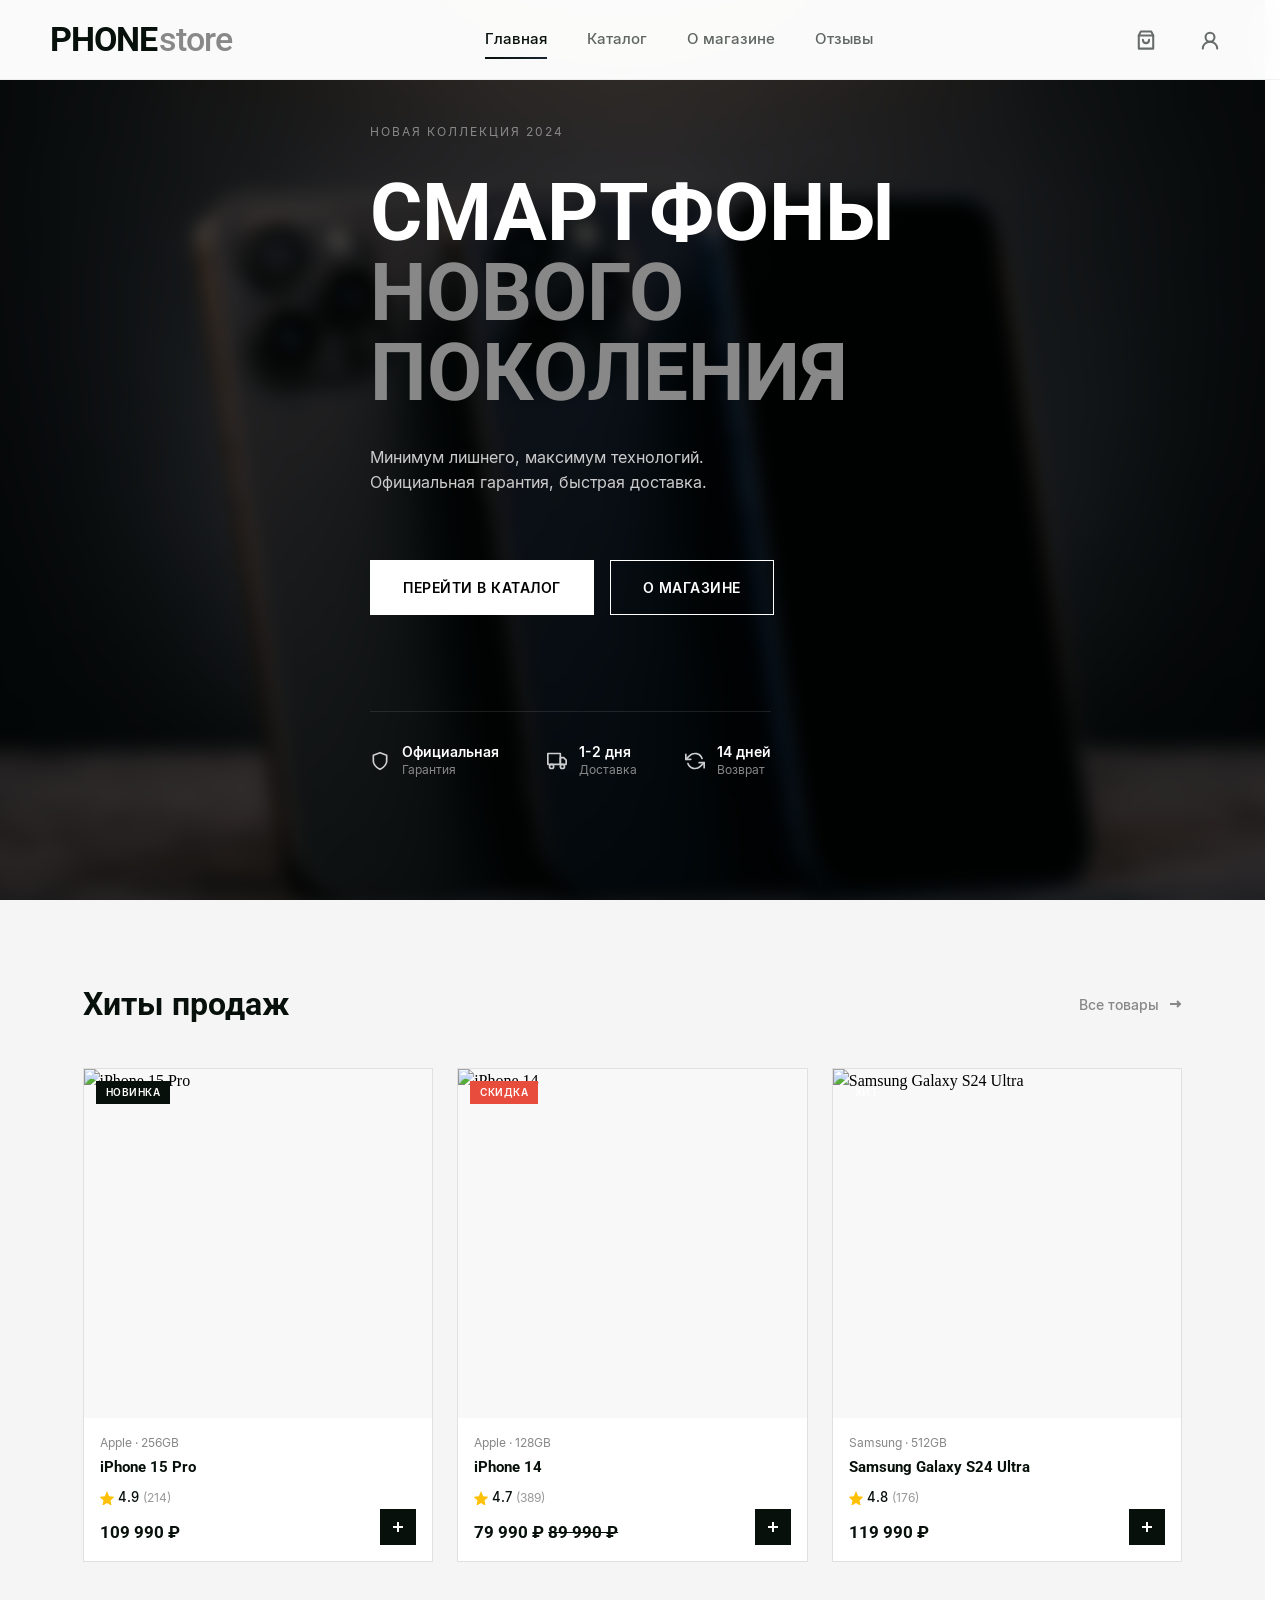
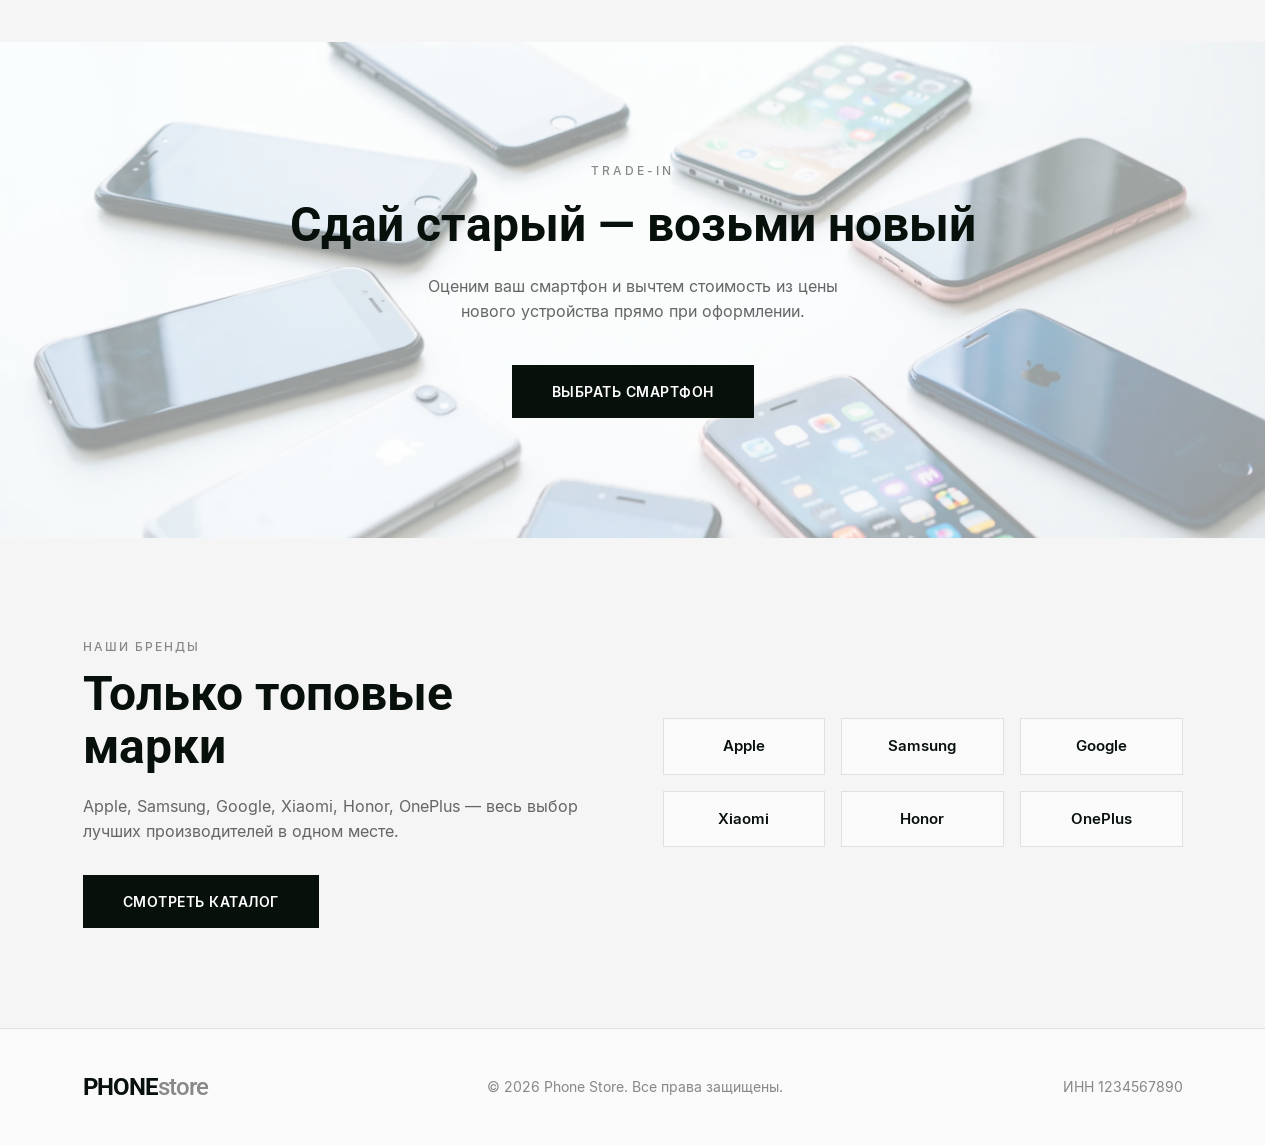
==== commit 918d65b4: "feat: Разделил файлы js на модули, улучшил код" ====
--- a/index.html
+++ b/index.html
@@ -10,6 +10,7 @@
     <link rel="stylesheet" href="styles/style.css">
     <link rel="stylesheet" href="styles/responsive.css">
     <script src="js/main.js" defer></script>
+    <script src="js/index.js" defer type = "module"></script>
 </head>
 
 <body>
@@ -131,102 +132,7 @@
                     </a>
                 </div>
                 <div class="bestsellers__grid">
-                    <!-- Заглушка товара -->
-                    <article class="product-card" data-id="1">
-                        <a href="product.html?id=1" class="product-card__link"></a>
-                        <div class="product-card__badge product-card__badge--new">НОВИНКА</div>
-                        <div class="product-card__image-wrapper">
-                            <img src="img/iphone-15-pro.png" alt="iPhone 15 Pro" class="product-card__image">
-                        </div>
-                        <div class="product-card__info">
-                            <span class="product-card__brand">Apple · 256GB</span>
-                            <h3 class="product-card__title">iPhone 15 Pro</h3>
-                            <div class="product-card__rating">
-                                <svg class="product-card__star" width="14" height="14" viewBox="0 0 14 14"
-                                    fill="currentColor">
-                                    <path
-                                        d="M7 0L9.17 5.17L14.5 5.83L10.5 9.5L11.67 14.83L7 12L2.33 14.83L3.5 9.5L-0.5 5.83L4.83 5.17L7 0Z" />
-                                </svg>
-                                <span class="product-card__rating-value">4.9</span>
-                                <span class="product-card__rating-count">(214)</span>
-                            </div>
-                            <div class="product-card__price">109 990 ₽</div>
-                        </div>
-                        <button class="product-card__btn" aria-label="Добавить в корзину">
-                            <svg class="product-card__icon product-card__icon--plus" width="16" height="16"
-                                viewBox="0 0 16 16" fill="none" stroke="currentColor" stroke-width="2">
-                                <path d="M8 3v10M3 8h10" />
-                            </svg>
-                            <svg class="product-card__icon product-card__icon--check" width="16" height="16"
-                                viewBox="0 0 16 16" fill="none" stroke="currentColor" stroke-width="2.5">
-                                <path d="M2 8l5 5 7-7" />
-                            </svg>
-                        </button>
-                    </article>
-                    <!-- Заглушка товара -->
-                    <article class="product-card" data-id="1">
-                        <a href="product.html?id=1" class="product-card__link"></a>
-                        <div class="product-card__badge product-card__badge--new">НОВИНКА</div>
-                        <div class="product-card__image-wrapper">
-                            <img src="img/iphone-15-pro.png" alt="iPhone 15 Pro" class="product-card__image">
-                        </div>
-                        <div class="product-card__info">
-                            <span class="product-card__brand">Apple · 256GB</span>
-                            <h3 class="product-card__title">iPhone 15 Pro</h3>
-                            <div class="product-card__rating">
-                                <svg class="product-card__star" width="14" height="14" viewBox="0 0 14 14"
-                                    fill="currentColor">
-                                    <path
-                                        d="M7 0L9.17 5.17L14.5 5.83L10.5 9.5L11.67 14.83L7 12L2.33 14.83L3.5 9.5L-0.5 5.83L4.83 5.17L7 0Z" />
-                                </svg>
-                                <span class="product-card__rating-value">4.9</span>
-                                <span class="product-card__rating-count">(214)</span>
-                            </div>
-                            <div class="product-card__price">109 990 ₽</div>
-                        </div>
-                        <button class="product-card__btn" aria-label="Добавить в корзину">
-                            <svg class="product-card__icon product-card__icon--plus" width="16" height="16"
-                                viewBox="0 0 16 16" fill="none" stroke="currentColor" stroke-width="2">
-                                <path d="M8 3v10M3 8h10" />
-                            </svg>
-                            <svg class="product-card__icon product-card__icon--check" width="16" height="16"
-                                viewBox="0 0 16 16" fill="none" stroke="currentColor" stroke-width="2.5">
-                                <path d="M2 8l5 5 7-7" />
-                            </svg>
-                        </button>
-                    </article>
-                    <!-- Заглушка товара -->
-                    <article class="product-card" data-id="1">
-                        <a href="product.html?id=1" class="product-card__link"></a>
-                        <div class="product-card__badge product-card__badge--new">НОВИНКА</div>
-                        <div class="product-card__image-wrapper">
-                            <img src="img/iphone-15-pro.png" alt="iPhone 15 Pro" class="product-card__image">
-                        </div>
-                        <div class="product-card__info">
-                            <span class="product-card__brand">Apple · 256GB</span>
-                            <h3 class="product-card__title">iPhone 15 Pro</h3>
-                            <div class="product-card__rating">
-                                <svg class="product-card__star" width="14" height="14" viewBox="0 0 14 14"
-                                    fill="currentColor">
-                                    <path
-                                        d="M7 0L9.17 5.17L14.5 5.83L10.5 9.5L11.67 14.83L7 12L2.33 14.83L3.5 9.5L-0.5 5.83L4.83 5.17L7 0Z" />
-                                </svg>
-                                <span class="product-card__rating-value">4.9</span>
-                                <span class="product-card__rating-count">(214)</span>
-                            </div>
-                            <div class="product-card__price">109 990 ₽</div>
-                        </div>
-                        <button class="product-card__btn" aria-label="Добавить в корзину">
-                            <svg class="product-card__icon product-card__icon--plus" width="16" height="16"
-                                viewBox="0 0 16 16" fill="none" stroke="currentColor" stroke-width="2">
-                                <path d="M8 3v10M3 8h10" />
-                            </svg>
-                            <svg class="product-card__icon product-card__icon--check" width="16" height="16"
-                                viewBox="0 0 16 16" fill="none" stroke="currentColor" stroke-width="2.5">
-                                <path d="M2 8l5 5 7-7" />
-                            </svg>
-                        </button>
-                    </article>
+                    
                 </div>
             </div>
         </section>
--- a/styles/style.css
+++ b/styles/style.css
@@ -550,6 +550,46 @@
 }
 
 /*Основной контент*/
+/* Кнопка с хитами */
+.bestsellers__error {
+    grid-column: 1 / -1;
+    text-align: center;
+    padding: 40px;
+}
+
+.bestsellers__error p {
+    font-family: var(--font-ui);
+    color: #e74c3c;
+    margin: 0 0 16px;
+}
+
+/* Кнопка повтора */
+.bestsellers__retry {
+    margin-top: 16px;
+    padding: 8px 16px;
+    background: #07100B;
+    color: #fff;
+    border: none;
+    border-radius: 4px;
+    cursor: pointer;
+    font-family: var(--font-ui);
+    font-size: 14px;
+    transition: opacity 0.2s ease;
+}
+
+.bestsellers__retry:hover {
+    opacity: 0.9;
+}
+
+.bestsellers__retry:active {
+    opacity: 0.8;
+}
+
+.bestsellers__retry:disabled {
+    opacity: 0.5;
+    cursor: not-allowed;
+}
+
 /*Hero-блок*/
 .hero {
     width: 100%;
@@ -1979,32 +2019,92 @@
     }
 }
 
-/** ПЕРЕДЕЛАТЬ ПРИ ПОДКЛЮЧЕНИЕ К БД (КОНЕЦ)**/
-
-
-/** ПЕРЕДЕЛАТЬ ПРИ ПОДКЛЮЧЕНИЕ К БД (НАЧАЛО)**/
-/* ========================================
-   СТРАНИЦА КАТАЛОГА - ОСНОВНЫЕ СТИЛИ
-   ======================================== */
-
-/* Основной контейнер страницы каталога */
+/* СТРАНИЦА КАТАЛОГА - ОСНОВНЫЕ СТИЛИ */
+.catalog__empty {
+    grid-column: 1 / -1;
+    text-align: center;
+    padding: 40px;
+}
+
+.catalog__empty p {
+    font-family: var(--font-ui);
+    color: #666;
+    margin: 0;
+}
+/*Ошибка загрузки каталога*/
+.catalog__error {
+    grid-column: 1 / -1;
+    text-align: center;
+    padding: 40px;
+}
+
+.catalog__error p {
+    font-family: var(--font-ui);
+    color: #e74c3c;
+    margin: 0 0 16px;
+}
+
+.catalog__retry-btn {
+    margin-top: 16px;
+    padding: 10px 20px;
+    background: #07100B;
+    color: #fff;
+    border: none;
+    border-radius: 4px;
+    cursor: pointer;
+    font-family: var(--font-ui);
+    font-size: 14px;
+    transition: opacity 0.2s ease;
+}
+
+.catalog__retry-btn:hover {
+    opacity: 0.9;
+}
+
+.catalog__retry-btn:active {
+    opacity: 0.8;
+}
+
+/*Анимация загрузки каталога*/
+.catalog__loading {
+    grid-column: 1 / -1;
+    text-align: center;
+    padding: 40px;
+}
+
+.catalog__loading .spinner {
+    width: 32px;
+    height: 32px;
+    border: 3px solid rgba(0, 0, 0, 0.1);
+    border-top-color: #07100B;
+    border-radius: 50%;
+    animation: spinner-rotate 0.6s linear infinite;
+    margin: 0 auto 16px;
+}
+
+.catalog__loading p {
+    font-family: var(--font-ui);
+    color: #666;
+    margin: 0;
+}
+
+@keyframes spinner-rotate {
+    to {
+        transform: rotate(360deg);
+    }
+}
+
 .catalog {
     padding: 40px 0 80px;
-    margin-top: 80px; /* Отступ для фиксированной шапки сайта */
-}
-
-/* Ограничитель ширины контента */
+    margin-top: 80px; 
+}
+
 .catalog__container {
     max-width: 1200px;
     margin: 0 auto;
     padding: 0 20px;
 }
 
-/* ========================================
-   ЗАГОЛОВОК КАТАЛОГА
-   ======================================== */
-
-/* Верхняя часть: заголовок + кнопка фильтров */
 .catalog__header {
     display: flex;
     justify-content: space-between;
@@ -2012,14 +2112,12 @@
     margin-bottom: 30px;
 }
 
-/* Блок с заголовком и количеством товаров */
 .catalog__title-block {
     display: flex;
     flex-direction: column;
     gap: 8px;
 }
 
-/* Заголовок "Каталог" */
 .catalog__title {
     font-family: var(--font-header);
     font-size: 32px;
@@ -2029,7 +2127,6 @@
     color: #07100B;
 }
 
-/* Количество товаров (например, "8 товаров") */
 .catalog__count {
     font-family: var(--font-ui);
     font-size: 14px;
@@ -2037,7 +2134,6 @@
     margin: 0;
 }
 
-/* Кнопка открытия фильтров */
 .catalog__filters-toggle {
     display: flex;
     align-items: center;
@@ -2068,26 +2164,19 @@
     font-weight: 500;
 }
 
-/* ========================================
-   ПАНЕЛЬ ФИЛЬТРОВ
-   ======================================== */
-
-/* Скрытая панель фильтров (по умолчанию) */
 .catalog__filters {
     display: none;
     margin-bottom: 30px;
     padding: 30px;
     background: #fff;
     border: 1px solid #e0e0e0;
-    position: relative; /* Для позиционирования крестика */
-}
-
-/* Активное состояние — панель видна */
+    position: relative; 
+}
+
 .catalog__filters.is-active {
     display: block;
 }
 
-/* Кнопка закрытия фильтров (крестик) — скрыта на ПК */
 .catalog__filters-close {
     display: none;
     position: absolute;
@@ -2114,11 +2203,6 @@
     transform: rotate(90deg);
 }
 
-/* ========================================
-   ГРУППЫ ФИЛЬТРОВ
-   ======================================== */
-
-/* Отдельная группа фильтров (категория, бренд, память, цена) */
 .filters__group {
     margin-bottom: 30px;
 }
@@ -2127,7 +2211,6 @@
     margin-bottom: 0;
 }
 
-/* Заголовок группы (например, "БРЕНД") */
 .filters__title {
     font-family: var(--font-ui);
     font-size: 12px;
@@ -2138,14 +2221,12 @@
     letter-spacing: 0.5px;
 }
 
-/* Контейнер для тегов-кнопок */
 .filters__tags {
     display: flex;
     flex-wrap: wrap;
     gap: 8px;
 }
 
-/* Отдельный тег-кнопка (Apple, Samsung и т.д.) */
 .filters__tag {
     padding: 8px 16px;
     background: #fff;
@@ -2161,24 +2242,17 @@
     border-color: #07100B;
 }
 
-/* Активный тег (выбранный фильтр) */
 .filters__tag.is-active {
     background: #07100B;
     color: #fff;
     border-color: #07100B;
 }
 
-/* ========================================
-   ФИЛЬТР ПО ЦЕНЕ
-   ======================================== */
-
-/* Контейнер для двух полей ввода (от и до) */
 .filters__price-inputs {
     display: flex;
     gap: 12px;
 }
 
-/* Одно поле ввода цены */
 .filters__price-field {
     flex: 1;
 }
@@ -2205,10 +2279,6 @@
     outline: none;
     border-color: #07100B;
 }
-
-/* ========================================
-   КНОПКА ПРИМЕНЕНИЯ ФИЛЬТРОВ
-   ======================================== */
 
 .filters__actions {
     margin-top: 30px;
@@ -2237,10 +2307,6 @@
     transform: translateY(0);
 }
 
-/* ========================================
-   СОРТИРОВКА ТОВАРОВ
-   ======================================== */
-
 .catalog__sort {
     margin-bottom: 30px;
     display: flex;
@@ -2271,9 +2337,6 @@
     border-color: #07100B;
 }
 
-/* ========================================
-   СЕТКА ТОВАРОВ
-   ======================================== */
 .catalog__grid {
     display: grid;
     grid-template-columns: repeat(4, 1fr);
@@ -2286,10 +2349,6 @@
         box-shadow: 0 12px 24px rgba(0, 0, 0, 0.08);
     }
 }
-
-/* ========================================
-   АДАПТИВНЫЕ СТИЛИ
-   ======================================== */
 
 /* ----- ПЛАНШЕТЫ (до 1100px) ----- */
 @media (max-width: 1100px) {
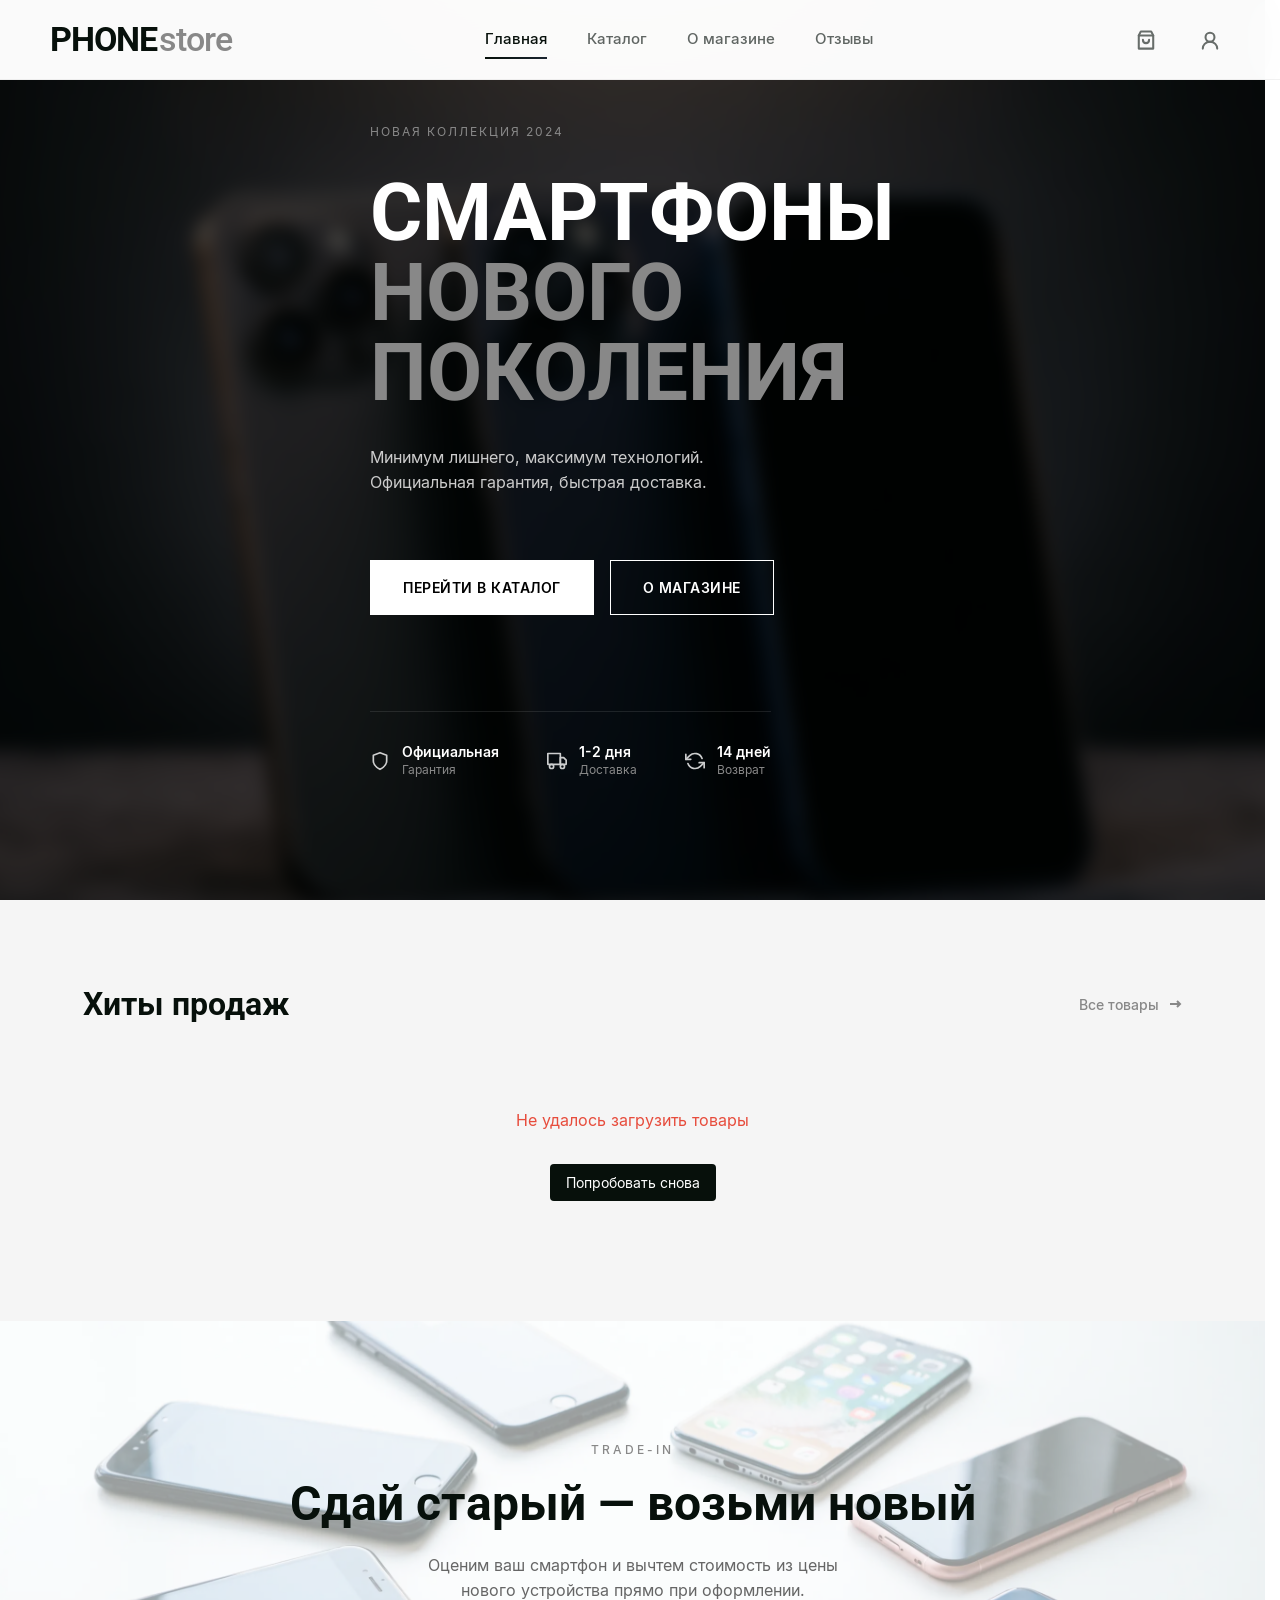
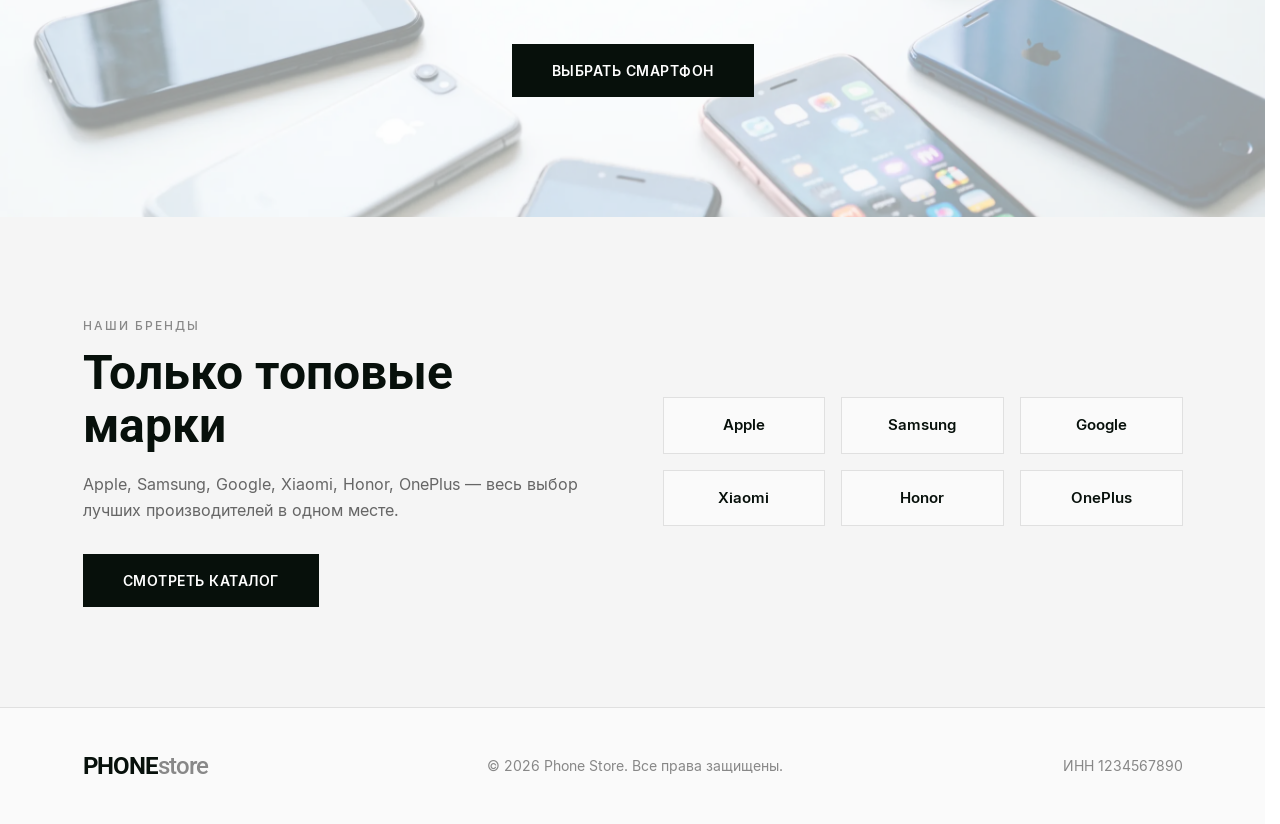
==== commit e197de4c: "fix: небольшая правка в логике обработки кнопок главной корзины и страница каталога" ====
--- a/index.html
+++ b/index.html
@@ -10,7 +10,7 @@
     <link rel="stylesheet" href="styles/style.css">
     <link rel="stylesheet" href="styles/responsive.css">
     <script src="js/main.js" defer></script>
-    <script src="js/index.js" defer type = "module"></script>
+    <script src="js/index.js" defer type="module"></script>
 </head>
 
 <body>
@@ -132,7 +132,7 @@
                     </a>
                 </div>
                 <div class="bestsellers__grid">
-                    
+
                 </div>
             </div>
         </section>
@@ -161,12 +161,12 @@
                     </div>
 
                     <div class="brands__grid">
-                        <a href="catalog.html?brand=apple" class="brand-card">Apple</a>
-                        <a href="catalog.html?brand=samsung" class="brand-card">Samsung</a>
-                        <a href="catalog.html?brand=google" class="brand-card">Google</a>
-                        <a href="catalog.html?brand=xiaomi" class="brand-card">Xiaomi</a>
-                        <a href="catalog.html?brand=honor" class="brand-card">Honor</a>
-                        <a href="catalog.html?brand=oneplus" class="brand-card">OnePlus</a>
+                        <a href="catalog.html?brand=1" class="brand-card">Apple</a>
+                        <a href="catalog.html?brand=2" class="brand-card">Samsung</a>
+                        <a href="catalog.html?brand=3" class="brand-card">Google</a>
+                        <a href="catalog.html?brand=4" class="brand-card">Xiaomi</a>
+                        <a href="catalog.html?brand=5" class="brand-card">Honor</a>
+                        <a href="catalog.html?brand=6" class="brand-card">OnePlus</a>
                     </div>
                 </div>
             </div>
--- a/styles/style.css
+++ b/styles/style.css
@@ -1,6 +1,30 @@
 body {
     overflow-x: hidden;
 }
+
+/*Уведомления*/
+.notification {
+    position: fixed;
+    top: 100px;
+    right: 20px;
+    padding: 16px 24px;
+    font-family: var(--font-ui);
+    font-weight: 500;
+    z-index: 10000;
+    box-shadow: 0 4px 12px rgba(0, 0, 0, 0.15);
+    animation: slideIn 0.3s ease;
+}
+
+.notification--success {
+    background: #27ae60;
+    color: #fff;
+}
+
+.notification--error {
+    background: #e74c3c;
+    color: #fff;
+}
+
 
 /*Карточка товара*/
 .product-card {
@@ -54,6 +78,8 @@
     padding-top: 100%;
     background: #f8f8f8;
     overflow: hidden;
+    margin-top: 15px;
+    margin-bottom: 15px;
 }
 
 .product-card__image {
@@ -195,27 +221,21 @@
     color: #999;
 }
 
-/*Уведомления*/
-.notification {
-    position: fixed;
-    top: 100px;
-    right: 20px;
-    padding: 16px 24px;
-    font-family: var(--font-ui);
-    font-weight: 500;
-    z-index: 10000;
-    box-shadow: 0 4px 12px rgba(0, 0, 0, 0.15);
-    animation: slideIn 0.3s ease;
-}
-
-.notification--success {
-    background: #27ae60;
-    color: #fff;
-}
-
-.notification--error {
-    background: #e74c3c;
-    color: #fff;
+/* product.css */
+.product-reviews__empty {
+  text-align: center;
+  padding: 60px 20px;
+  color: #999;
+}
+
+.product-reviews__empty svg {
+  margin-bottom: 20px;
+  opacity: 0.5;
+}
+
+.product-reviews__empty p {
+  margin: 10px 0;
+  font-size: 18px;
 }
 
 @keyframes slideIn {
@@ -1673,6 +1693,7 @@
     border: 1px solid #e8e8e8;
     padding: 28px;
 }
+
 .review-card__header {
     display: flex;
     justify-content: space-between;
@@ -1750,31 +1771,23 @@
     font-family: var(--font-ui);
     font-size: 14px;
     font-weight: 600;
-    color: #07100B;
-    background: transparent;
-    border: 1px solid #333;
-    border-radius: 0; 
+    background-color: #07100B;
+    border: none;
+    color: #fff;
+    border-radius: 0;
     cursor: pointer;
     transition: all 0.3s ease;
     text-transform: uppercase;
     letter-spacing: 0.5px;
+    transition: opacity 0.2s ease;
 }
 
 .reviews__btn:hover {
-    background: #07100B;
-    color: #fff;
-    transform: translateY(-2px);
-    box-shadow: 0 8px 24px rgba(7, 16, 11, 0.2);
+    opacity: 0.85;
 }
 
 .reviews__btn:active {
     transform: translateY(0);
-}
-
-.reviews__btn:disabled {
-    opacity: 0.5;
-    cursor: not-allowed;
-    transform: none;
 }
 
 .reviews__btn--loading {
@@ -1805,220 +1818,6 @@
     display: none;
 }
 
-/*АДАПТИВ ДЛЯ КНОПКИ*/
-@media (max-width: 500px) {
-    .reviews__load-more {
-        margin-top: 36px;
-    }
-    
-    .reviews__btn {
-        width: 100%;
-        padding: 14px 40px;
-        font-size: 13px;
-    }
-}
-
-/*ФОРМА ОСТАВЛЕНИЯ ОТЗЫВА*/
-.review-form {
-    padding: 60px 0;
-}
-
-.review-form__container {
-    max-width: 600px;
-    margin: 0 auto;
-    padding: 32px;
-    background: #fff;
-    border: 1px solid #e8e8e8;
-}
-
-.review-form__title {
-    font-family: var(--font-header);
-    font-size: 22px; 
-    font-weight: 900;
-    color: #07100B;
-    margin: 0 0 24px 0; 
-}
-
-.review-form__group {
-    margin-bottom: 20px;
-}
-
-.review-form__label {
-    display: block;
-    font-family: var(--font-ui);
-    font-size: 11px;
-    font-weight: 600;
-    color: #07100B;
-    margin-bottom: 6px; 
-    text-transform: uppercase;
-    letter-spacing: 0.5px;
-}
-
-/*РЕЙТИНГ СО ЗВЁЗДАМИ */
-.review-form__rating {
-    display: flex;
-    flex-direction: row-reverse;
-    gap: 6px; 
-    justify-content: flex-end;
-}
-
-.review-form__star-input {
-    display: none;
-}
-
-.review-form__star {
-    font-size: 24px; 
-    color: #e0e0e0;
-    cursor: pointer;
-    transition: color 0.2s ease;
-    user-select: none;
-}
-
-.review-form__star:hover,
-.review-form__star:hover ~ .review-form__star {
-    color: #FFB800;
-}
-
-.review-form__star-input:checked ~ .review-form__star {
-    color: #FFB800;
-}
-
-/*ПОЛЯ ВВОДА*/
-.review-form__input,
-.review-form__textarea {
-    width: 100%;
-    padding: 10px 12px; 
-    font-family: var(--font-ui);
-    font-size: 14px; 
-    color: #07100B;
-    background: #fff;
-    border: 1px solid #e0e0e0;
-    border-radius: 0;
-    transition: all 0.3s ease;
-    box-sizing: border-box;
-}
-
-.review-form__input:focus,
-.review-form__textarea:focus {
-    outline: none;
-    border-color: #07100B;
-    box-shadow: 0 0 0 3px rgba(7, 16, 11, 0.1);
-}
-
-.review-form__input::placeholder,
-.review-form__textarea::placeholder {
-    color: #aaa;
-}
-
-.review-form__textarea {
-    resize: vertical;
-    min-height: 80px; 
-}
-
-/*КНОПКА ОТПРАВКИ */
-.review-form__submit {
-    width: 100%;
-    padding: 12px 24px;
-    font-family: var(--font-ui);
-    font-size: 13px; 
-    font-weight: 600;
-    color: #fff;
-    background: #07100B;
-    border: 2px solid #07100B;
-    cursor: pointer;
-    transition: all 0.3s ease;
-    text-transform: uppercase;
-    letter-spacing: 0.5px;
-}
-
-.review-form__submit:hover {
-    background: transparent;
-    color: #07100B;
-    transform: translateY(-2px);
-    box-shadow: 0 8px 24px rgba(7, 16, 11, 0.2);
-}
-
-.review-form__submit:active {
-    transform: translateY(0);
-}
-
-/*КНОПКА В СОСТОЯНИИ ЗАГРУЗКИ */
-.review-form__submit--loading {
-    position: relative;
-    color: transparent !important;
-    pointer-events: none;
-}
-
-.review-form__submit--loading::after {
-    content: '';
-    position: absolute;
-    width: 20px;
-    height: 20px;
-    border: 2px solid #fff;
-    border-top-color: transparent;
-    border-radius: 50%;
-    animation: spin 0.8s linear infinite;
-}
-
-@keyframes spin {
-    to {
-        transform: rotate(360deg);
-    }
-}
-
-/*АДАПТИВ */
-@media (max-width: 800px) {
-    .review-form {
-        padding: 40px 0; 
-    }
-    
-    .review-form__container {
-        padding: 24px; 
-    }
-    
-    .review-form__title {
-        font-size: 20px; 
-    }
-    
-    .review-form__star {
-        font-size: 22px; 
-    }
-}
-
-@media (max-width: 500px) {
-    .review-form {
-        padding: 30px 0; 
-    }
-    
-    .review-form__container {
-        padding: 20px; 
-    }
-    
-    .review-form__title {
-        font-size: 18px; 
-        margin-bottom: 20px;
-    }
-    
-    .review-form__star {
-        font-size: 20px; 
-    }
-    
-    .review-form__input,
-    .review-form__textarea {
-        font-size: 13px;
-        padding: 9px 11px;
-    }
-    
-    .review-form__textarea {
-        min-height: 70px; 
-    }
-    
-    .review-form__submit {
-        padding: 11px 20px;
-        font-size: 12px;
-    }
-}
-
 /* СТРАНИЦА КАТАЛОГА - ОСНОВНЫЕ СТИЛИ */
 .catalog__empty {
     grid-column: 1 / -1;
@@ -2031,6 +1830,7 @@
     color: #666;
     margin: 0;
 }
+
 /*Ошибка загрузки каталога*/
 .catalog__error {
     grid-column: 1 / -1;
@@ -2096,7 +1896,7 @@
 
 .catalog {
     padding: 40px 0 80px;
-    margin-top: 80px; 
+    margin-top: 80px;
 }
 
 .catalog__container {
@@ -2170,7 +1970,7 @@
     padding: 30px;
     background: #fff;
     border: 1px solid #e0e0e0;
-    position: relative; 
+    position: relative;
 }
 
 .catalog__filters.is-active {
@@ -2307,6 +2107,32 @@
     transform: translateY(0);
 }
 
+.filters__reset-btn {
+    display: block;        
+    margin-top: 12px;      
+    margin-left: 0;
+    background-color: #f5f5f5; 
+    color: #111111;            
+    border: 1px solid #e0e0e0; 
+    font-size: 13px;
+    font-weight: 500;
+    line-height: 1.5;
+    padding: 6px 12px;      
+    cursor: pointer;
+    transition: all 0.2s ease;
+    font-family: var(--font-ui);
+}
+
+.filters__reset-btn:hover {
+    background-color: #e8e8e8; 
+    border-color: #cccccc;
+}
+
+.filters__reset-btn:active {
+    background-color: #dcdcdc;
+    transform: translateY(1px); 
+}
+
 .catalog__sort {
     margin-bottom: 30px;
     display: flex;
@@ -2321,7 +2147,7 @@
     font-size: 14px;
     color: #07100B;
     cursor: pointer;
-    appearance: none; 
+    appearance: none;
     background-image: url("data:image/svg+xml,%3Csvg width='12' height='12' viewBox='0 0 12 12'%3E%3Cpath fill='%23666' d='M6 8L1 3h10z'/%3E%3C/svg%3E");
     background-repeat: no-repeat;
     background-position: right 16px center;
@@ -2350,237 +2176,2473 @@
     }
 }
 
-/* ----- ПЛАНШЕТЫ (до 1100px) ----- */
-@media (max-width: 1100px) {
-    .catalog__container {
-        padding: 0 16px;
+/* ============================================
+   ПУСТАЯ КОРЗИНА (БЭМ)
+   ============================================ */
+
+.cart-empty {
+    display: flex;
+    flex-direction: column;
+    align-items: center;
+    justify-content: center;
+    min-height: 100vh;
+    text-align: center;
+    background-color: #fff;
+}
+
+.cart-empty__icon {
+    width: 64px;
+    height: 64px;
+    margin-bottom: 24px;
+    color: #B8B8B8;
+}
+
+.cart-empty__title {
+    font-family: var(--font-header);
+    font-size: 24px;
+    font-weight: 600;
+    color: #07100B;
+    margin: 0 0 8px 0;
+    line-height: 1.2;
+}
+
+.cart-empty__text {
+    font-family: var(--font-ui);
+    font-size: 15px;
+    color: #858585;
+    margin: 0 0 32px 0;
+    line-height: 1.5;
+}
+
+.cart-empty__btn {
+    font-family: var(--font-ui);
+    display: inline-flex;
+    align-items: center;
+    justify-content: center;
+    gap: 10px;
+    padding: 14px 28px;
+    background-color: #07100B;
+    color: #fff;
+    text-decoration: none;
+    font-size: 15px;
+    font-weight: 500;
+    border: none;
+    cursor: pointer;
+    transition: opacity 0.2s ease;
+}
+
+.cart-empty__btn:hover {
+    opacity: 0.85;
+}
+
+.cart-empty__btn svg {
+    flex-shrink: 0;
+    transition: transform 0.2s ease;
+}
+
+.cart-empty__btn:hover svg {
+    transform: translateX(4px);
+}
+
+/* Адаптив */
+@media (max-width: 480px) {
+    .cart-empty {
+        min-height: 40vh;
+        padding: 30px 16px;
     }
 
-    .catalog__grid {
-        grid-template-columns: repeat(3, 1fr);
-        gap: 16px;
+    .cart-empty__icon {
+        width: 48px;
+        height: 48px;
+        margin-bottom: 16px;
     }
 
-    .catalog__title {
-        font-size: 28px;
+    .cart-empty__title {
+        font-size: 20px;
     }
 
-    .catalog__header {
-        flex-direction: column;
-        gap: 16px;
-    }
-
-    .catalog__filters-toggle {
-        align-self: flex-start;
-    }
-
-    .catalog__sort {
-        justify-content: flex-start;
-    }
-
-    .catalog__select {
-        width: 100%;
-        max-width: 300px;
-    }
-}
-
-/* ----- МОБИЛЬНЫЕ (до 800px) ----- */
-@media (max-width: 800px) {
-    .catalog {
-        padding: 20px 0 60px;
-    }
-
-    .catalog__container {
-        padding: 0 12px;
-    }
-
-    .catalog__header {
-        margin-bottom: 20px;
-    }
-
-    .catalog__title {
-        font-size: 24px;
-    }
-
-    .catalog__count {
-        font-size: 13px;
-    }
-
-    .catalog__filters-toggle {
-        width: 100%;
-        justify-content: center;
-        padding: 14px 20px;
-    }
-
-    .catalog__filters {
-        margin-bottom: 20px;
-        padding: 20px;
-    }
-
-    .catalog__filters.is-active {
-        position: fixed;
-        top: 0;
-        left: 0;
-        right: 0;
-        bottom: 0;
-        z-index: 1000;
-        margin: 0;
-        overflow-y: auto;
-        padding: 80px 20px 100px;
-        animation: slideIn 0.3s ease;
-    }
-
-    @keyframes slideIn {
-        from {
-            opacity: 0;
-            transform: translateY(-20px);
-        }
-        to {
-            opacity: 1;
-            transform: translateY(0);
-        }
-    }
-
-    .catalog__filters-close {
-        display: flex;
-    }
-
-    .filters__group {
+    .cart-empty__text {
+        font-size: 14px;
         margin-bottom: 24px;
     }
 
-    .filters__title {
-        font-size: 11px;
-        margin-bottom: 10px;
+    .cart-empty__btn {
+        width: 100%;
+        max-width: 240px;
+        padding: 12px 20px;
     }
-
-    .filters__tag {
-        padding: 10px 14px;
-        font-size: 13px;
+}
+
+
+
+
+
+
+/* Блок Cart */
+.cart {
+    padding-top: 100px;
+    max-width: 1100px;
+    margin: 0 auto;
+    font-family: var(--font-ui);
+    min-height: 100vh;
+}
+
+.cart__title {
+    font-size: 32px;
+    font-weight: 800;
+    margin: 0 0 30px 0;
+    font-family: var(--font-header);
+}
+
+.cart__container {
+    display: flex;
+    gap: 30px;
+    align-items: flex-start;
+}
+
+.cart__items {
+    flex: 1;
+    display: flex;
+    flex-direction: column;
+    gap: 16px;
+}
+
+.cart__item {
+    display: flex;
+    align-items: center;
+    padding: 20px;
+    border: 1px solid #e0e0e0;
+    background-color: #fff;
+    position: relative;
+}
+
+.cart__item-image img {
+    width: 80px;
+    height: 80px;
+    object-fit: contain;
+    border-radius: 0;
+}
+
+.cart__item-content {
+    flex: 1;
+    margin-left: 24px;
+    display: flex;
+    flex-direction: column;
+    gap: 16px;
+}
+
+.cart__item-info {
+    display: flex;
+    flex-direction: column;
+    gap: 4px;
+}
+
+.cart__item-brand {
+    font-size: 12px;
+    color: #666;
+    font-family: var(--font-ui);
+}
+
+.cart__item-name {
+    font-size: 16px;
+    font-weight: 600;
+    font-family: var(--font-ui);
+}
+
+.cart__item-controls {
+    display: flex;
+    align-items: center;
+    gap: 0;
+    width: fit-content;
+}
+
+.cart__btn-minus,
+.cart__btn-plus {
+    width: 32px;
+    height: 32px;
+    display: flex;
+    align-items: center;
+    justify-content: center;
+    background: none;
+    border: 1px solid #e0e0e0;
+    font-size: 18px;
+    cursor: pointer;
+    padding: 0;
+    color: #000;
+    font-family: var(--font-ui);
+}
+
+.cart__btn-minus {
+    border-right: none;
+}
+
+.cart__btn-plus {
+    border-left: none;
+}
+
+.cart__count {
+    font-size: 14px;
+    font-weight: 500;
+    width: 32px;
+    text-align: center;
+    height: 32px;
+    line-height: 32px;
+    border: 1px solid #e0e0e0;
+    border-left: none;
+    border-right: none;
+    font-family: var(--font-ui);
+}
+
+.cart__item-price {
+    font-size: 16px;
+    font-weight: 700;
+    margin-right: auto;
+    min-width: 100px;
+    text-align: right;
+    font-family: var(--font-ui);
+}
+
+.cart__item-remove {
+    background: none;
+    border: none;
+    font-size: 24px;
+    color: #666;
+    cursor: pointer;
+    position: absolute;
+    top: 15px;
+    right: 15px;
+    width: 24px;
+    height: 24px;
+    display: flex;
+    align-items: center;
+    justify-content: center;
+    padding: 0;
+    font-family: var(--font-ui);
+}
+
+/* Блок Итого */
+.cart__summary {
+    width: 320px;
+    border: 1px solid #e0e0e0;
+    padding: 24px;
+    border-radius: 0;
+    background-color: #fff;
+    font-family: var(--font-ui);
+    height: fit-content;
+}
+
+.cart__summary-title {
+    font-size: 20px;
+    font-weight: 700;
+    margin: 0 0 16px 0;
+    font-family: var(--font-header);
+}
+
+.cart__summary-list {
+    margin-bottom: 24px;
+    padding-bottom: 16px;
+    border-bottom: 1px solid #e0e0e0;
+}
+
+.cart__summary-row {
+    display: flex;
+    justify-content: space-between;
+    font-size: 14px;
+    margin-bottom: 8px;
+    color: #666;
+    font-family: var(--font-ui);
+}
+
+.cart__summary-row:last-child {
+    margin-bottom: 0;
+}
+
+.cart__summary-total {
+    display: flex;
+    justify-content: space-between;
+    align-items: center;
+    margin-bottom: 24px;
+}
+
+.cart__summary-total-label {
+    font-size: 18px;
+    font-weight: 700;
+    font-family: var(--font-header);
+}
+
+.cart__summary-total-price {
+    font-size: 20px;
+    font-weight: 700;
+    font-family: var(--font-header);
+}
+
+.cart__summary-info {
+    margin-bottom: 24px;
+    font-size: 13px;
+    color: #666;
+    display: flex;
+    flex-direction: column;
+    gap: 8px;
+    font-family: var(--font-ui);
+}
+
+.cart__button {
+    display: block;
+    text-align: center;
+    text-decoration: none;
+    box-sizing: border-box;
+    width: 100%;
+    padding: 16px;
+    background-color: #1a1a1a;
+    color: #fff;
+    border: none;
+    border-radius: 0;
+    font-size: 16px;
+    font-weight: 600;
+    font-family: var(--font-ui);
+    cursor: pointer;
+    margin-bottom: 16px;
+    transition: opacity 0.2s;
+}
+
+.cart__button:hover {
+    opacity: 0.9;
+}
+
+@media (max-width: 900px) {
+    .cart__container {
+        flex-direction: column;
     }
 
-    .filters__price-input {
-        padding: 12px;
-        font-size: 14px;
+    .cart__summary {
+        width: 100%;
+        box-sizing: border-box;
     }
-
-    .filters__apply-btn {
-        padding: 16px 24px;
-        font-size: 15px;
-        font-weight: 600;
+}
+
+/*Страница оформления заказа*/
+.checkout {
+    max-width: 1200px;
+    margin: 0 auto;
+    padding: 40px 20px;
+}
+
+.checkout__title {
+    font-size: 32px;
+    font-weight: 700;
+    font-family: var(--font-header);
+    margin-bottom: 40px;
+    color: #1a1a1a;
+    margin-top: 50px;
+}
+
+.checkout__container {
+    display: grid;
+    grid-template-columns: 1fr 380px;
+    gap: 40px;
+}
+
+.checkout__main {
+    display: flex;
+    flex-direction: column;
+    gap: 32px;
+}
+
+.checkout__section {
+    background-color: #fff;
+    border: 1px solid #e5e5e5;
+    padding: 24px;
+}
+
+.checkout__section-title {
+    font-size: 20px;
+    font-weight: 600;
+    font-family: var(--font-header);
+    margin: 0;
+    color: #1a1a1a;
+}
+
+.checkout__section-number {
+    display: inline-flex;
+    align-items: center;
+    justify-content: center;
+    min-width: 28px;
+    height: 28px;
+    padding: 0 2px;
+    background-color: #1a1a1a;
+    color: #fff;
+    border-radius: 50%;
+    font-size: 13px;
+    font-weight: 600;
+    font-family: var(--font-ui);
+    margin-right: 12px;
+    flex-shrink: 0;
+}
+
+.checkout__section-header {
+    display: flex;
+    align-items: center;
+    margin-bottom: 20px;
+}
+
+.form-group {
+    margin-bottom: 16px;
+}
+
+.form-group__label {
+    display: block;
+    font-size: 13px;
+    font-weight: 500;
+    font-family: var(--font-ui);
+    margin-bottom: 6px;
+    color: #1a1a1a;
+}
+
+.form-group__input {
+    width: 100%;
+    padding: 14px 16px;
+    border: 1px solid #e5e5e5;
+    font-size: 15px;
+    font-family: var(--font-ui);
+    transition: border-color 0.2s, box-shadow 0.2s;
+    background-color: #fff;
+}
+
+.form-group__input:focus {
+    outline: none;
+    border-color: #1a1a1a;
+}
+
+.form-group__input::placeholder {
+    color: #999;
+    font-family: var(--font-ui);
+}
+
+.form-group__input--error {
+    border-color: #e74c3c !important;
+    box-shadow: 0 0 0 3px rgba(231, 76, 60, 0.1);
+}
+
+.form-group__error-text {
+    display: none;
+    font-size: 12px;
+    font-family: var(--font-ui);
+    color: #e74c3c;
+    margin-top: 6px;
+}
+
+.form-group__error-text--visible {
+    display: block;
+}
+
+.form-row {
+    display: grid;
+    grid-template-columns: 1fr 1fr;
+    gap: 16px;
+}
+
+.delivery-methods {
+    display: flex;
+    gap: 12px;
+    margin-bottom: 20px;
+}
+
+.delivery-method__btn {
+    padding: 12px 24px;
+    border: 1px solid #e5e5e5;
+    background-color: #fff;
+    font-size: 14px;
+    font-weight: 500;
+    font-family: var(--font-ui);
+    cursor: pointer;
+    transition: all 0.2s;
+}
+
+.delivery-method__btn--active {
+    background-color: #1a1a1a;
+    color: #fff;
+    border-color: #1a1a1a;
+}
+
+.delivery-method__btn:hover:not(.delivery-method__btn--active) {
+    border-color: #1a1a1a;
+}
+
+.delivery-methods--error .delivery-method__btn {
+    border-color: #e74c3c;
+}
+
+/* Pickup List */
+.pickup-list {
+    display: flex;
+    flex-direction: column;
+    gap: 12px;
+}
+
+.pickup-item {
+    padding: 16px;
+    border: 2px solid #e5e5e5;
+    cursor: pointer;
+    transition: all 0.2s;
+    position: relative;
+}
+
+.pickup-item:hover {
+    border-color: #1a1a1a;
+    background-color: #fafafa;
+}
+
+.pickup-item--active {
+    border-color: #1a1a1a;
+    background-color: #f9f9f9;
+}
+
+.pickup-item--active::before {
+    content: '✓';
+    position: absolute;
+    top: 16px;
+    right: 16px;
+    width: 20px;
+    height: 20px;
+    background-color: #1a1a1a;
+    color: #fff;
+    border-radius: 50%;
+    display: flex;
+    align-items: center;
+    justify-content: center;
+    font-size: 11px;
+}
+
+.pickup-item__name {
+    font-size: 15px;
+    font-weight: 600;
+    font-family: var(--font-header);
+    margin-bottom: 4px;
+    color: #1a1a1a;
+    padding-right: 30px;
+}
+
+.pickup-item__info {
+    font-size: 13px;
+    font-family: var(--font-ui);
+    color: #666;
+}
+
+.pickup-list--error .pickup-item {
+    border-color: #e74c3c;
+}
+
+.card-form {
+    display: none;
+    margin-top: 16px;
+    padding-top: 16px;
+    border-top: 1px solid #e5e5e5;
+    animation: fadeIn 0.3s ease;
+}
+
+.card-form--visible {
+    display: block;
+}
+
+@keyframes fadeIn {
+    from {
+        opacity: 0;
+        transform: translateY(-4px);
     }
 
-    .catalog__sort {
-        margin-bottom: 20px;
+    to {
+        opacity: 1;
+        transform: translateY(0);
     }
-
-    .catalog__select {
-        width: 100%;
-        max-width: none;
-        padding: 12px 40px 12px 16px;
-        font-size: 14px;
+}
+
+.card-form__row {
+    display: grid;
+    grid-template-columns: 2fr 1fr 1fr;
+    gap: 12px;
+}
+
+/* Checkbox */
+.checkbox-group {
+    margin-top: 20px;
+    margin-bottom: 24px;
+}
+
+.checkbox {
+    display: flex;
+    align-items: flex-start;
+    gap: 12px;
+    cursor: pointer;
+}
+
+.checkbox__input {
+    width: 18px;
+    height: 18px;
+    margin-top: 2px;
+    cursor: pointer;
+    accent-color: #1a1a1a;
+    flex-shrink: 0;
+}
+
+.checkbox__label {
+    font-size: 14px;
+    font-family: var(--font-ui);
+    color: #666;
+    line-height: 1.4;
+}
+
+.checkbox__link {
+    color: #0066cc;
+    text-decoration: none;
+}
+
+.checkbox__link:hover {
+    text-decoration: underline;
+}
+
+.checkbox__error {
+    display: none;
+    font-size: 12px;
+    color: #e74c3c;
+    margin-top: 8px;
+    font-family: var(--font-ui);
+}
+
+.checkbox__error--visible {
+    display: block;
+}
+
+.checkout__submit {
+    width: 100%;
+    padding: 18px;
+    background-color: #1a1a1a;
+    color: #fff;
+    border: none;
+    font-size: 16px;
+    font-weight: 600;
+    font-family: var(--font-ui);
+    cursor: pointer;
+    transition: opacity 0.2s;
+}
+
+.checkout__submit:hover {
+    opacity: 0.9;
+}
+
+.checkout__submit--disabled {
+    opacity: 0.6;
+    cursor: not-allowed;
+}
+
+.checkout__error-banner {
+    display: none;
+    background-color: #fef2f2;
+    border: 1px solid #fecaca;
+    color: #dc2626;
+    padding: 12px 16px;
+    font-size: 14px;
+    font-family: var(--font-ui);
+    margin-bottom: 24px;
+    border-radius: 4px;
+}
+
+.checkout__error-banner--visible {
+    display: block;
+}
+
+/*Страница профиля*/
+.page-wrapper {
+    font-family: var(--font-ui);
+    background: #f8f9fa;
+    color: #1a1a1a;
+    min-height: 100vh;
+}
+
+.profile {
+    min-height: calc(100vh - 80px);
+    padding: 30px 20px 50px;
+    padding-top: 100px;
+}
+
+.profile--hidden {
+    display: none;
+}
+
+.profile__container {
+    max-width: 1000px;
+    margin: 0 auto;
+}
+
+/* Profile Header */
+.profile__header {
+    background: #1a1a1a;
+    padding: 20px 24px;
+    margin-bottom: 20px;
+    color: #fff;
+}
+
+.profile__user {
+    display: flex;
+    align-items: center;
+    gap: 16px;
+}
+
+.profile__avatar {
+    width: 50px;
+    height: 50px;
+    background: rgba(255, 255, 255, 0.2);
+    color: #fff;
+    display: flex;
+    align-items: center;
+    justify-content: center;
+    font-size: 20px;
+    font-weight: 700;
+    font-family: var(--font-header);
+    flex-shrink: 0;
+    border-radius: 50%;
+}
+
+.profile__info {
+    flex: 1;
+}
+
+.profile__info h1 {
+    font-size: 18px;
+    font-weight: 700;
+    font-family: var(--font-header);
+    color: #fff;
+    margin-bottom: 2px;
+    line-height: 1.3;
+}
+
+.profile__email {
+    font-size: 12px;
+    font-family: var(--font-ui);
+    color: rgba(255, 255, 255, 0.8);
+}
+
+.profile__logout {
+    background: transparent;
+    border: 1px solid rgba(255, 255, 255, 0.3);
+    color: #fff;
+    padding: 6px 16px;
+    font-size: 12px;
+    font-family: var(--font-ui);
+    cursor: pointer;
+    transition: all 0.2s;
+}
+
+.profile__logout:hover {
+    background: rgba(255, 255, 255, 0.1);
+    border-color: #fff;
+}
+
+/* Tabs */
+.profile__tabs {
+    display: flex;
+    gap: 0;
+    background: #fff;
+    margin-bottom: 20px;
+    border-bottom: 2px solid #e9ecef;
+}
+
+.profile__tab {
+    flex: 1;
+    padding: 12px 16px;
+    background: none;
+    border: none;
+    font-size: 12px;
+    font-weight: 500;
+    font-family: var(--font-ui);
+    color: #6c757d;
+    cursor: pointer;
+    transition: all 0.2s;
+    border-bottom: 2px solid transparent;
+    margin-bottom: -2px;
+}
+
+.profile__tab--active {
+    color: #1a1a1a;
+    border-bottom-color: #1a1a1a;
+    font-weight: 600;
+}
+
+.profile__tab:hover:not(.profile__tab--active) {
+    color: #1a1a1a;
+}
+
+.profile__content {
+    padding-bottom: 24px;
+}
+
+.profile__section {
+    display: none;
+    animation: fadeIn 0.3s ease;
+}
+
+.profile__section--active {
+    display: block;
+}
+
+@keyframes fadeIn {
+    from {
+        opacity: 0;
+        transform: translateY(10px);
     }
 
-    .catalog__grid {
-        grid-template-columns: repeat(2, 1fr);
-        gap: 12px;
+    to {
+        opacity: 1;
+        transform: translateY(0);
     }
-
-    .product-card__badge {
-        top: 8px;
-        left: 8px;
-        padding: 3px 8px;
-        font-size: 9px;
+}
+
+/* Section Title */
+.section-title {
+    font-size: 16px;
+    font-weight: 700;
+    font-family: var(--font-header);
+    color: #1a1a1a;
+    margin-bottom: 16px;
+}
+
+/* Orders */
+.orders-list {
+    display: flex;
+    flex-direction: column;
+    gap: 12px;
+}
+
+.order-card {
+    background: #fff;
+    border: 1px solid #e9ecef;
+    padding: 16px;
+    transition: all 0.2s;
+}
+
+.order-card:hover {
+    box-shadow: 0 2px 8px rgba(0, 0, 0, 0.08);
+}
+
+.order-card__header {
+    display: flex;
+    justify-content: space-between;
+    align-items: flex-start;
+}
+
+.order-card__number {
+    font-size: 14px;
+    font-weight: 700;
+    font-family: var(--font-header);
+    color: #1a1a1a;
+    margin-bottom: 2px;
+}
+
+.order-card__date {
+    font-size: 11px;
+    font-family: var(--font-ui);
+    color: #6c757d;
+}
+
+.order-card__status {
+    display: inline-flex;
+    align-items: center;
+    padding: 3px 10px;
+    font-size: 10px;
+    font-weight: 600;
+    font-family: var(--font-ui);
+}
+
+.order-card__status::before {
+    content: '';
+    width: 4px;
+    height: 4px;
+    margin-right: 6px;
+}
+
+.order-card__status--delivered {
+    background-color: #d1f4e0;
+    color: #198754;
+}
+
+.order-card__status--delivered::before {
+    background: #198754;
+}
+
+.order-card__status--processing {
+    background-color: #fff3cd;
+    color: #856404;
+}
+
+.order-card__status--processing::before {
+    background: #856404;
+}
+
+.order-card__status--shipped {
+    background-color: #d1ecf1;
+    color: #0c5460;
+}
+
+.order-card__status--shipped::before {
+    background: #0c5460;
+}
+
+.order-card__items {
+    margin-bottom: 12px;
+}
+
+.order-card__item {
+    display: flex;
+    justify-content: space-between;
+    align-items: center;
+    padding: 8px 0;
+    border-bottom: 1px solid #e9ecef;
+    font-size: 12px;
+    font-family: var(--font-ui);
+}
+
+.order-card__item:last-child {
+    border-bottom: none;
+}
+
+.order-card__item-name {
+    color: #1a1a1a;
+    font-weight: 500;
+}
+
+.order-card__item-qty {
+    color: #6c757d;
+    margin: 0 6px;
+    font-size: 11px;
+}
+
+.order-card__item-price {
+    font-weight: 600;
+    color: #1a1a1a;
+}
+
+.order-card__total {
+    display: flex;
+    justify-content: space-between;
+    align-items: center;
+    padding-top: 12px;
+    border-top: 2px solid #1a1a1a;
+    margin-top: 8px;
+}
+
+.order-card__total-label {
+    font-size: 12px;
+    font-weight: 700;
+    font-family: var(--font-header);
+    color: #1a1a1a;
+}
+
+.order-card__total-price {
+    font-size: 16px;
+    font-weight: 700;
+    font-family: var(--font-header);
+    color: #1a1a1a;
+}
+
+.order-card__actions {
+    margin-top: 12px;
+    display: flex;
+    gap: 6px;
+}
+
+/* Profile Form */
+.profile-form {
+    background: #fff;
+    border: 1px solid #e9ecef;
+    padding: 20px;
+    max-width: 520px;
+}
+
+.profile-form__field {
+    margin-bottom: 16px;
+}
+
+.profile-form__label {
+    display: block;
+    font-size: 10px;
+    font-weight: 600;
+    font-family: var(--font-ui);
+    color: #6c757d;
+    margin-bottom: 4px;
+    text-transform: uppercase;
+    letter-spacing: 0.5px;
+}
+
+.profile-form__input {
+    width: 100%;
+    padding: 8px 12px;
+    border: 1px solid #e9ecef;
+    font-size: 13px;
+    font-family: var(--font-ui);
+    color: #1a1a1a;
+    background: #fff;
+    transition: all 0.2s;
+    box-sizing: border-box;
+}
+
+.profile-form__input:focus {
+    outline: none;
+    border-color: #1a1a1a;
+}
+
+.profile-form__input[readonly] {
+    background: #f8f9fa;
+    color: #6c757d;
+    cursor: not-allowed;
+}
+
+.profile-form__actions {
+    display: flex;
+    gap: 6px;
+    margin-top: 20px;
+}
+
+/* Buttons */
+.btn {
+    padding: 8px 16px;
+    border: 1px solid transparent;
+    font-size: 12px;
+    font-weight: 600;
+    font-family: var(--font-ui);
+    cursor: pointer;
+    transition: all 0.2s;
+    text-decoration: none;
+    display: inline-flex;
+    align-items: center;
+}
+
+.btn--primary {
+    background: #1a1a1a;
+    color: #fff;
+}
+
+.btn--primary:hover {
+    background: #2d2d2d;
+}
+
+.btn--secondary {
+    background: #fff;
+    color: #1a1a1a;
+    border-color: #e9ecef;
+}
+
+.btn--secondary:hover {
+    border-color: #1a1a1a;
+}
+
+/* Settings Section */
+.settings-group {
+    background: #fff;
+    border: 1px solid #e9ecef;
+    padding: 20px;
+    margin-bottom: 16px;
+}
+
+.settings-group__title {
+    font-size: 14px;
+    font-weight: 700;
+    font-family: var(--font-header);
+    color: #1a1a1a;
+    margin-bottom: 16px;
+    padding-bottom: 10px;
+    border-bottom: 1px solid #e9ecef;
+}
+
+/* Stats */
+.stats-grid {
+    display: grid;
+    grid-template-columns: repeat(auto-fit, minmax(140px, 1fr));
+    gap: 12px;
+    margin-bottom: 20px;
+}
+
+.stat-card {
+    background: #fff;
+    border: 1px solid #e9ecef;
+    padding: 12px;
+}
+
+.stat-card__label {
+    font-size: 10px;
+    color: #6c757d;
+    margin-bottom: 4px;
+    text-transform: uppercase;
+}
+
+.stat-card__value {
+    font-size: 20px;
+    font-weight: 700;
+    font-family: var(--font-header);
+    color: #1a1a1a;
+}
+
+/* === AUTH STYLES === */
+.auth {
+    min-height: calc(100vh - 80px);
+    display: flex;
+    align-items: center;
+    justify-content: center;
+    padding: 30px 20px;
+    background: #f8f9fa;
+}
+
+.auth--hidden {
+    display: none;
+}
+
+.auth__container {
+    width: 100%;
+    max-width: 380px;
+    background: #fff;
+    padding: 28px;
+    border: 1px solid #e9ecef;
+}
+
+.auth__tabs {
+    display: flex;
+    margin-bottom: 20px;
+    background: #f0f0f0;
+}
+
+.auth__tab {
+    flex: 1;
+    padding: 10px;
+    background: none;
+    border: none;
+    font-size: 12px;
+    font-weight: 600;
+    font-family: var(--font-ui);
+    color: #6c757d;
+    cursor: pointer;
+    transition: all 0.2s;
+}
+
+.auth__tab--active {
+    background: #1a1a1a;
+    color: #fff;
+}
+
+.auth__form {
+    display: none;
+}
+
+.auth__form--active {
+    display: block;
+    animation: fadeIn 0.3s ease;
+}
+
+.auth__title {
+    font-size: 20px;
+    font-weight: 700;
+    font-family: var(--font-header);
+    color: #1a1a1a;
+    margin-bottom: 4px;
+}
+
+.auth__subtitle {
+    font-size: 12px;
+    color: #6c757d;
+    margin-bottom: 20px;
+}
+
+.auth__field {
+    margin-bottom: 14px;
+}
+
+.auth__label {
+    display: block;
+    font-size: 10px;
+    font-weight: 600;
+    color: #6c757d;
+    margin-bottom: 4px;
+    text-transform: uppercase;
+}
+
+.auth__input {
+    width: 100%;
+    padding: 9px 12px;
+    border: 1px solid #e9ecef;
+    font-size: 13px;
+    font-family: var(--font-ui);
+    transition: all 0.2s;
+}
+
+.auth__input:focus {
+    outline: none;
+    border-color: #1a1a1a;
+}
+
+.auth__submit {
+    width: 100%;
+    padding: 10px;
+    background: #1a1a1a;
+    color: #fff;
+    border: none;
+    font-size: 13px;
+    font-weight: 600;
+    cursor: pointer;
+    transition: all 0.2s;
+    margin-top: 4px;
+}
+
+.auth__submit:hover {
+    background: #2d2d2d;
+}
+
+.auth__footer {
+    margin-top: 16px;
+    text-align: center;
+}
+
+.auth__text {
+    font-size: 12px;
+    color: #6c757d;
+}
+
+.auth__link {
+    background: none;
+    border: none;
+    color: #1a1a1a;
+    font-weight: 600;
+    cursor: pointer;
+    text-decoration: underline;
+}
+
+.order-card__details {
+    max-height: 0;
+    overflow: hidden;
+    transition: max-height 0.3s ease;
+}
+
+.order-card__details--visible {
+    max-height: 500px;
+}
+
+.order-card__details-list {
+    display: flex;
+    flex-direction: column;
+    gap: 8px;
+}
+
+.order-card__details-item {
+    display: flex;
+    justify-content: space-between;
+    align-items: center;
+    padding: 10px;
+    background: #f8f9fa;
+    font-size: 12px;
+}
+
+.order-card__details-item-name {
+    font-weight: 500;
+    color: #1a1a1a;
+}
+
+.order-card__details-item-qty {
+    color: #6c757d;
+    margin: 0 8px;
+}
+
+.order-card__details-item-price {
+    font-weight: 600;
+    color: #1a1a1a;
+}
+
+.order-card__details-total {
+    margin-top: 12px;
+    padding-top: 12px;
+    border-top: 1px solid #e9ecef;
+    display: flex;
+    justify-content: space-between;
+    font-weight: 700;
+    font-size: 14px;
+}
+
+/* === СТРАНИЦА ТОВАРА === */
+.product-page {
+    padding-top: 120px;
+    padding-bottom: 60px;
+    max-width: 1200px;
+    margin: 0 auto;
+    padding-left: 20px;
+    padding-right: 20px;
+    font-family: var(--font-ui);
+}
+
+.product-page__back {
+    display: inline-flex;
+    align-items: center;
+    gap: 8px;
+    font-size: 14px;
+    font-family: var(--font-ui);
+    color: #666;
+    text-decoration: none;
+    margin-bottom: 40px;
+    transition: color 0.2s;
+}
+
+.product-page__back:hover {
+    color: #111;
+}
+
+/* СЕТКА ТОВАРА */
+.product-info {
+    display: grid;
+    grid-template-columns: 1fr 1fr;
+    gap: 60px;
+    margin-bottom: 80px;
+    align-items: stretch;
+    /* ✅ Колонки растягиваются на одинаковую высоту */
+}
+
+/* ИЗОБРАЖЕНИЕ ТОВАРА */
+.product-info__image-wrapper {
+    position: relative;
+    padding-top: 100%;
+    background: #f8f8f8;
+    overflow: hidden;
+}
+
+.product-info__badge {
+    position: absolute;
+    top: 20px;
+    left: 20px;
+    z-index: 10;
+    padding: 6px 12px;
+    font-family: var(--font-ui);
+    font-size: 11px;
+    font-weight: 700;
+    text-transform: uppercase;
+    color: #fff;
+    background: #07100B;
+}
+
+.product-info__image {
+    position: absolute;
+    top: 0;
+    left: 0;
+    width: 100%;
+    height: 100%;
+    object-fit: contain;
+    object-position: center;
+}
+
+/* КОНТЕНТ */
+.product-info__content {
+    display: flex;
+    flex-direction: column;
+    gap: 12px;
+    height: 100%;
+}
+
+.product-info__brand {
+    font-size: 12px;
+    font-weight: 500;
+    font-family: var(--font-ui);
+    color: #666;
+    text-transform: uppercase;
+    letter-spacing: 1px;
+}
+
+.product-info__title {
+    font-family: var(--font-header);
+    font-size: 40px;
+    font-weight: 800;
+    color: #111;
+    margin: 0;
+    line-height: 1.1;
+}
+
+/* РЕЙТИНГ */
+.product-info__rating {
+    display: flex;
+    align-items: center;
+    gap: 10px;
+}
+
+.product-info__stars {
+    color: #FFB800;
+    font-size: 16px;
+    letter-spacing: 2px;
+}
+
+.product-info__rating-value {
+    font-family: var(--font-ui);
+    font-weight: 700;
+    font-size: 16px;
+}
+
+.product-info__rating-count {
+    font-family: var(--font-ui);
+    color: #999;
+    font-size: 14px;
+}
+
+/* ТЕГИ */
+.product-info__tags {
+    display: flex;
+    gap: 8px;
+    flex-wrap: wrap;
+}
+
+.product-info__tag {
+    padding: 6px 14px;
+    border: 1px solid #e5e5e5;
+    font-size: 13px;
+    font-family: var(--font-ui);
+    color: #111;
+    background: #fff;
+}
+
+/* ЦЕНА */
+.product-info__price {
+    font-family: var(--font-header);
+    font-size: 36px;
+    font-weight: 900;
+    color: #111;
+    margin: 12px 0 20px;
+}
+
+/* ПРЕИМУЩЕСТВА */
+.product-info__features {
+    list-style: none;
+    padding: 0;
+    margin: 0 0 32px 0;
+    display: flex;
+    flex-direction: column;
+    gap: 10px;
+}
+
+.product-info__feature {
+    display: flex;
+    align-items: center;
+    gap: 10px;
+    font-size: 14px;
+    font-family: var(--font-ui);
+    color: #666;
+}
+
+.product-info__feature svg {
+    width: 16px;
+    height: 16px;
+    stroke: #999;
+    flex-shrink: 0;
+}
+
+/* КНОПКИ */
+.product-info__actions {
+    display: flex;
+    margin-top: auto;
+    gap: 12px;
+}
+
+.product-info__btn {
+    display: inline-flex;
+    align-items: center;
+    justify-content: center;
+    gap: 8px;
+    font-family: var(--font-ui);
+    font-size: 14px;
+    font-weight: 600;
+    cursor: pointer;
+    border: none;
+    transition: all 0.2s;
+}
+
+.product-info__btn--cart {
+    flex: 1;
+    background: #111;
+    color: #fff;
+    padding: 16px 32px;
+}
+
+.product-info__btn--cart:hover {
+    background: #333;
+}
+
+.product-info__btn--cart svg {
+    width: 18px;
+    height: 18px;
+    stroke: #fff;
+}
+
+.product-info__btn--cart.product-card__btn--error {
+    background: #e74c3c;
+}
+
+/* === СОСТОЯНИЕ ЗАГРУЗКИ КНОПКИ КОРЗИНЫ === */
+
+/* Блокировка кликов и визуальный эффект */
+.product-info__btn--cart:disabled,
+.product-info__btn--cart.product-card__btn--loading {
+    opacity: 0.7;
+    cursor: not-allowed;
+    pointer-events: none;
+    position: relative;
+}
+
+.product-info__btn--cart.product-card__btn--loading::after {
+    content: "";
+    position: absolute;
+    width: 18px;
+    height: 18px;
+    border: 2px solid rgba(255, 255, 255, 0.3);
+    border-top-color: #fff;
+    border-radius: 50%;
+    animation: spin 0.6s linear infinite;
+    margin-left: 8px;
+}
+
+@keyframes spin {
+    to {
+        transform: rotate(360deg);
     }
-
-    .product-card__info {
-        padding: 12px;
-    }
-
-    .product-card__brand {
-        font-size: 11px;
-        margin-bottom: 3px;
-    }
-
-    .product-card__title {
-        font-size: 14px;
-        margin-bottom: 8px;
-        line-height: 1.3;
-    }
-
-    .product-card__rating {
-        margin-bottom: 8px;
-        gap: 3px;
-    }
-
-    .product-card__star {
-        width: 12px;
-        height: 12px;
-    }
-
-    .product-card__rating-value {
-        font-size: 12px;
-    }
-
-    .product-card__rating-count {
-        font-size: 11px;
-    }
-
-    .product-card__price {
-        font-size: 15px;
-    }
-
-    .product-card__price-old {
-        font-size: 12px;
-    }
-
-    .product-card__btn {
-        width: 32px;
-        height: 32px;
-        bottom: 12px;
-        right: 12px;
-    }
-
-    .product-card__icon {
-        width: 14px;
-        height: 14px;
-    }
-}
-
-@media (max-width: 500px) {
-    .catalog__grid {
-        grid-template-columns: 1fr;
-        gap: 16px;
-    }
-
-    .catalog__title {
-        font-size: 22px;
-    }
-
-    .catalog__count {
-        font-size: 12px;
-    }
-
-    .product-card__title {
-        font-size: 15px;
-    }
-
-    .product-card__price {
-        font-size: 16px;
-    }
-
-    .product-card__btn {
-        width: 36px;
-        height: 36px;
-        bottom: 14px;
-        right: 14px;
-    }
-
-    .filters__price-inputs {
-        flex-direction: column;
-        gap: 10px;
-    }
-}
-
-
-/** ПЕРЕДЕЛАТЬ ПРИ ПОДКЛЮЧЕНИЕ К БД (КОНЕЦ)**/+}
+
+.product-info__btn--cart.product-card__btn--loading svg {
+    opacity: 0.3;
+}
+
+.product-card__btn:disabled,
+.product-card__btn.product-card__btn--loading {
+    opacity: 0.7;
+    cursor: not-allowed;
+    pointer-events: none;
+}
+
+/* === ОПИСАНИЕ ТОВАРА === */
+.product-specs__description {
+    font-family: var(--font-ui);
+    font-size: 15px;
+    line-height: 1.7;
+    color: #444;
+    margin: 0;
+    text-align: justify;
+}
+
+/* ХАРАКТЕРИСТИКИ */
+.product-specs {
+    margin-bottom: 80px;
+}
+
+.product-specs__title {
+    font-family: var(--font-header);
+    font-size: 28px;
+    font-weight: 800;
+    margin-bottom: 24px;
+}
+
+.product-specs__table {
+    width: 100%;
+    border-collapse: collapse;
+}
+
+.product-specs__row {
+    border-bottom: 1px solid #eee;
+}
+
+.product-specs__label {
+    padding: 16px 0;
+    font-size: 14px;
+    font-family: var(--font-ui);
+    color: #888;
+    width: 35%;
+    text-align: left;
+}
+
+.product-specs__value {
+    padding: 16px 0;
+    font-size: 14px;
+    font-family: var(--font-ui);
+    font-weight: 500;
+    color: #111;
+}
+
+/* ОТЗЫВЫ */
+.product-reviews {
+    margin-bottom: 60px;
+}
+
+.product-reviews__title {
+    font-family: var(--font-header);
+    font-size: 28px;
+    font-weight: 800;
+    margin-bottom: 32px;
+}
+
+.product-reviews__summary {
+    display: grid;
+    grid-template-columns: 250px 1fr;
+    gap: 60px;
+    margin-bottom: 48px;
+    padding: 32px;
+    background: #fafafa;
+}
+
+.product-reviews__average {
+    text-align: center;
+}
+
+.product-reviews__score {
+    font-family: var(--font-header);
+    font-size: 64px;
+    font-weight: 900;
+    color: #111;
+    line-height: 1;
+    margin-bottom: 8px;
+}
+
+.product-reviews__stars {
+    color: #FFB800;
+    font-size: 24px;
+    letter-spacing: 4px;
+    margin-bottom: 8px;
+}
+
+.product-reviews__total {
+    font-size: 14px;
+    font-family: var(--font-ui);
+    color: #888;
+}
+
+.product-reviews__distribution {
+    display: flex;
+    flex-direction: column;
+    gap: 10px;
+}
+
+.product-reviews__bar {
+    display: grid;
+    grid-template-columns: 30px 1fr 30px;
+    gap: 12px;
+    align-items: center;
+    font-size: 13px;
+    font-family: var(--font-ui);
+    color: #666;
+}
+
+.product-reviews__progress {
+    height: 6px;
+    background: #e5e5e5;
+}
+
+.product-reviews__progress-fill {
+    height: 100%;
+    background: #FFB800;
+}
+
+.product-reviews__list {
+    display: flex;
+    flex-direction: column;
+    gap: 24px;
+    margin-bottom: 32px;
+}
+
+.review-card {
+    padding: 24px;
+    border: 1px solid #eee;
+}
+
+.review-card__header {
+    display: flex;
+    justify-content: space-between;
+    align-items: flex-start;
+    margin-bottom: 12px;
+}
+
+.review-card__user {
+    display: flex;
+    gap: 12px;
+    align-items: center;
+}
+
+.review-card__avatar {
+    width: 40px;
+    height: 40px;
+    background: #eee;
+    display: flex;
+    align-items: center;
+    justify-content: center;
+    font-weight: 700;
+    font-size: 13px;
+    font-family: var(--font-ui);
+    color: #666;
+}
+
+.review-card__user-info {
+    display: flex;
+    flex-direction: column;
+    gap: 2px;
+}
+
+.review-card__name {
+    font-family: var(--font-ui);
+    font-weight: 600;
+    font-size: 15px;
+}
+
+.review-card__date {
+    font-size: 12px;
+    font-family: var(--font-ui);
+    color: #999;
+}
+
+.review-card__rating {
+    color: #FFB800;
+    font-size: 16px;
+    letter-spacing: 2px;
+}
+
+.review-card__text {
+    font-size: 14px;
+    font-family: var(--font-ui);
+    color: #444;
+    line-height: 1.6;
+    margin: 0 0 16px 0;
+}
+
+.product-reviews__load-more {
+    display: block;
+    width: 100%;
+    max-width: 320px;
+    margin: 40px auto 0;
+    padding: 16px 24px;
+    background-color: #111;
+    color: #fff;
+    border: none;
+    font-family: var(--font-ui);
+    font-size: 13px;
+    font-weight: 700;
+    text-transform: uppercase;
+    letter-spacing: 0.5px;
+    cursor: pointer;
+    transition: opacity 0.2s ease;
+}
+
+.product-reviews__load-more:hover {
+    opacity: 0.9;
+}
+
+/* === КНОПКА ЗАГРУЗКИ ОТЗЫВОВ: СОСТОЯНИЯ === */
+
+/* Заблокированное состояние */
+.product-reviews__load-more:disabled,
+.product-reviews__load-more.product-reviews__load-more--loading {
+    opacity: 0.6;
+    cursor: not-allowed;
+    pointer-events: none;
+    position: relative;
+}
+
+/* Плавный переход для opacity */
+.product-reviews__load-more {
+    transition: opacity 0.2s ease;
+}
+
+/* ==================== ADMIN CORE ==================== */
+.admin {
+    display: flex;
+    min-height: 100vh;
+    font-family: var(--font-ui);
+    background-color: #fff;
+    color: #1a1a1a;
+}
+
+/* ==================== SIDEBAR ==================== */
+.admin-sidebar {
+    width: 260px;
+    background-color: #fff;
+    border-right: 1px solid #e5e5e5;
+    display: flex;
+    flex-direction: column;
+    position: fixed;
+    height: 100vh;
+    overflow-y: auto;
+    z-index: 20;
+}
+
+.admin-sidebar__logo {
+    padding: 20px 24px;
+    border-bottom: 1px solid #e5e5e5;
+    font-family: var(--font-header);
+    font-size: 14px;
+    font-weight: 600;
+    letter-spacing: 0.5px;
+}
+
+.admin-sidebar__nav {
+    padding: 16px 0;
+    flex: 1;
+}
+
+.admin-sidebar__section {
+    margin-bottom: 12px;
+}
+
+.admin-sidebar__section-title {
+    padding: 12px 24px 8px;
+    font-size: 11px;
+    font-weight: 600;
+    color: #999;
+    text-transform: uppercase;
+    letter-spacing: 0.5px;
+}
+
+.admin-sidebar__menu {
+    list-style: none;
+    margin: 0;
+    padding: 0;
+}
+
+.admin-sidebar__item {
+    margin: 2px 8px;
+}
+
+.admin-sidebar__link {
+    display: flex;
+    align-items: center;
+    justify-content: space-between;
+    padding: 10px 16px;
+    font-size: 13px;
+    color: #666;
+    text-decoration: none;
+    transition: background-color 0.2s ease, color 0.2s ease;
+    cursor: pointer;
+}
+
+.admin-sidebar__link:hover {
+    background-color: #f5f5f5;
+    color: #1a1a1a;
+}
+
+.admin-sidebar__link.is-active {
+    background-color: #1a1a1a;
+    color: #fff;
+}
+
+.admin-sidebar__count {
+    background-color: #e5e5e5;
+    color: #666;
+    font-size: 11px;
+    padding: 2px 8px;
+}
+
+.admin-sidebar__link.is-active .admin-sidebar__count {
+    background-color: rgba(255, 255, 255, 0.2);
+    color: #fff;
+}
+
+/* ==================== MAIN LAYOUT ==================== */
+.admin-main {
+    flex: 1;
+    margin-left: 260px;
+    min-height: 100vh;
+    display: flex;
+    flex-direction: column;
+}
+
+.admin-topbar {
+    display: flex;
+    align-items: center;
+    justify-content: space-between;
+    padding: 16px 32px;
+    border-bottom: 1px solid #e5e5e5;
+    background-color: #fff;
+    position: sticky;
+    top: 0;
+    z-index: 10;
+}
+
+.admin-topbar__breadcrumbs {
+    font-size: 12px;
+    color: #999;
+}
+
+.admin-topbar__link {
+    color: #999;
+    text-decoration: none;
+    transition: color 0.2s ease;
+}
+
+.admin-topbar__link:hover {
+    color: #1a1a1a;
+}
+
+.admin-topbar__link--current {
+    color: #1a1a1a;
+    font-weight: 600;
+}
+
+.admin-topbar__actions {
+    display: flex;
+    align-items: center;
+    gap: 24px;
+}
+
+.admin-topbar__site-link {
+    font-size: 12px;
+    color: #999;
+    text-decoration: none;
+    padding: 6px 12px;
+    border: 1px solid #e5e5e5;
+    transition: all 0.2s ease;
+}
+
+.admin-topbar__site-link:hover {
+    border-color: #1a1a1a;
+    color: #1a1a1a;
+}
+
+.admin-topbar__user {
+    font-size: 12px;
+    color: #666;
+}
+
+.admin-topbar__user-label {
+    color: #999;
+}
+
+.admin-topbar__user-name {
+    font-weight: 600;
+    color: #1a1a1a;
+}
+
+.admin-content {
+    padding: 32px;
+    flex: 1;
+}
+
+/* ==================== PAGE HEADER ==================== */
+.admin-page-header {
+    display: flex;
+    align-items: flex-start;
+    justify-content: space-between;
+    margin-bottom: 32px;
+    padding-bottom: 24px;
+    border-bottom: 1px solid #e5e5e5;
+}
+
+.admin-page-title {
+    font-family: var(--font-header);
+    font-size: 20px;
+    font-weight: 600;
+    margin: 0 0 4px 0;
+}
+
+.admin-page-subtitle {
+    font-size: 12px;
+    color: #999;
+    margin: 0;
+}
+
+.admin-page-back {
+    font-size: 13px;
+    color: #666;
+    text-decoration: none;
+    padding: 6px 0;
+    transition: color 0.2s ease;
+}
+
+.admin-page-back:hover {
+    color: #1a1a1a;
+}
+
+/* ==================== TABLE ==================== */
+.admin-table {
+    width: 100%;
+    border-collapse: collapse;
+    border: 1px solid #e5e5e5;
+}
+
+.admin-table__header {
+    background-color: #f5f5f5;
+}
+
+.admin-table__th {
+    padding: 12px 16px;
+    text-align: left;
+    font-size: 11px;
+    font-weight: 600;
+    color: #999;
+    text-transform: uppercase;
+    letter-spacing: 0.5px;
+    border-bottom: 1px solid #e5e5e5;
+}
+
+.admin-table__row {
+    border-bottom: 1px solid #e5e5e5;
+    transition: background-color 0.2s ease;
+}
+
+.admin-table__row:hover {
+    background-color: #fafafa;
+}
+
+.admin-table__row:last-child {
+    border-bottom: none;
+}
+
+.admin-table__td {
+    padding: 16px;
+    font-size: 13px;
+    vertical-align: middle;
+}
+
+.admin-table__product {
+    display: flex;
+    align-items: center;
+    gap: 12px;
+}
+
+.admin-table__product-image {
+    width: 40px;
+    height: 40px;
+    background-color: #f5f5f5;
+    display: flex;
+    align-items: center;
+    justify-content: center;
+    font-size: 10px;
+    color: #999;
+}
+
+.admin-table__product-name {
+    font-weight: 500;
+    margin-bottom: 2px;
+}
+
+.admin-table__product-brand {
+    font-size: 11px;
+    color: #999;
+}
+
+.admin-table__actions {
+    display: flex;
+    gap: 8px;
+}
+
+/* ==================== BUTTONS ==================== */
+.admin-btn {
+    display: inline-flex;
+    align-items: center;
+    justify-content: center;
+    padding: 10px 20px;
+    font-size: 12px;
+    font-weight: 600;
+    font-family: var(--font-ui);
+    border: none;
+    cursor: pointer;
+    transition: all 0.2s ease;
+    text-decoration: none;
+}
+
+.admin-btn--primary {
+    background-color: #1a1a1a;
+    color: #fff;
+}
+
+.admin-btn--primary:hover {
+    background-color: #333;
+}
+
+.admin-btn--secondary {
+    background-color: #fff;
+    color: #666;
+    border: 1px solid #e5e5e5;
+}
+
+.admin-btn--secondary:hover {
+    border-color: #1a1a1a;
+    color: #1a1a1a;
+}
+
+.admin-btn--small {
+    padding: 6px 12px;
+    font-size: 11px;
+}
+
+.admin-btn--large {
+    padding: 14px 32px;
+    font-size: 12px;
+}
+
+.admin-btn--dashed {
+    width: 100%;
+    padding: 14px;
+    font-size: 11px;
+    font-weight: 600;
+    color: #999;
+    background: none;
+    border: 1px dashed #e5e5e5;
+    text-transform: uppercase;
+    letter-spacing: 0.5px;
+    margin-top: 16px;
+}
+
+.admin-btn--dashed:hover {
+    border-color: #1a1a1a;
+    color: #1a1a1a;
+}
+
+.admin-btn--text {
+    padding: 4px 8px;
+    font-size: 11px;
+    color: #999;
+    background: none;
+    border: none;
+}
+
+.admin-btn--text:hover {
+    color: #e53e3e;
+}
+
+/* ==================== FORM STYLES ==================== */
+.admin-product-form {
+    display: none;
+    max-width: 900px;
+}
+
+.admin-form-section:last-of-type {
+    border-bottom: none;
+}
+
+.admin-form-title {
+    font-family: var(--font-header);
+    font-size: 14px;
+    font-weight: 600;
+    margin: 0 0 24px 0;
+    text-transform: uppercase;
+    letter-spacing: 0.5px;
+}
+
+.admin-form-row {
+    display: grid;
+    grid-template-columns: 1fr 1fr;
+    gap: 24px;
+    margin-bottom: 24px;
+}
+
+.admin-form-group {
+    display: flex;
+    flex-direction: column;
+    gap: 8px;
+}
+
+.admin-form-group--full {
+    grid-column: 1 / -1;
+}
+
+.admin-label {
+    font-size: 11px;
+    font-weight: 600;
+    color: #999;
+    text-transform: uppercase;
+    letter-spacing: 0.5px;
+}
+
+.admin-input,
+.admin-select,
+.admin-textarea {
+    padding: 12px 16px;
+    font-size: 14px;
+    font-family: var(--font-ui);
+    border: 1px solid #e5e5e5;
+    background-color: #fff;
+    color: #1a1a1a;
+    transition: border-color 0.2s ease;
+}
+
+.admin-input:hover,
+.admin-select:hover,
+.admin-textarea:hover {
+    border-color: #999;
+}
+
+.admin-input:focus,
+.admin-select:focus,
+.admin-textarea:focus {
+    outline: none;
+    border-color: #1a1a1a;
+}
+
+.admin-input--error {
+    border-color: #e53e3e;
+    background-color: #fff5f5;
+}
+
+.admin-textarea {
+    resize: vertical;
+    min-height: 100px;
+}
+
+.admin-file-input {
+    padding: 10px 0;
+    font-size: 13px;
+    color: #666;
+}
+
+/* Characteristics */
+.admin-characteristics-list {
+    display: flex;
+    flex-direction: column;
+    gap: 12px;
+}
+
+.admin-characteristic-row {
+    display: grid;
+    grid-template-columns: 1fr 1fr auto;
+    gap: 12px;
+    align-items: end;
+}
+
+.admin-characteristic-remove {
+    width: 40px;
+    height: 44px;
+    display: flex;
+    align-items: center;
+    justify-content: center;
+    font-size: 20px;
+    color: #999;
+    background: none;
+    border: 1px solid #e5e5e5;
+    cursor: pointer;
+    transition: all 0.2s ease;
+}
+
+.admin-characteristic-remove:hover {
+    color: #e53e3e;
+    border-color: #e53e3e;
+}
+
+/* Variants */
+.admin-variant-card {
+    background-color: #fafafa;
+    border: 1px solid #e5e5e5;
+    padding: 24px;
+    margin-bottom: 16px;
+}
+
+.admin-variant-header {
+    display: flex;
+    align-items: center;
+    justify-content: space-between;
+    margin-bottom: 20px;
+}
+
+.admin-variant-title {
+    font-family: var(--font-header);
+    font-size: 13px;
+    font-weight: 600;
+    margin: 0;
+    text-transform: uppercase;
+    letter-spacing: 0.5px;
+}
+
+.admin-variant-grid {
+    display: grid;
+    grid-template-columns: repeat(3, 1fr);
+    gap: 16px;
+}
+
+/* Form Actions */
+.admin-form-actions {
+    display: flex;
+    gap: 16px;
+    padding-top: 32px;
+    margin-top: 32px;
+    border-top: 1px solid #e5e5e5;
+}
+
+/* Statistics Page */
+.admin-stats-grid {
+    display: grid;
+    grid-template-columns: repeat(4, 1fr);
+    gap: 24px;
+    margin-bottom: 40px;
+}
+
+.admin-stat-card {
+    background-color: #fff;
+    border: 1px solid #e5e5e5;
+    padding: 24px;
+    border-radius: 4px;
+}
+
+.admin-stat-value {
+    font-family: var(--font-header);
+    font-size: 32px;
+    font-weight: 600;
+    color: #1a1a1a;
+    margin-bottom: 8px;
+}
+
+.admin-stat-label {
+    font-size: 11px;
+    color: #999;
+    text-transform: uppercase;
+    letter-spacing: 0.5px;
+    margin-bottom: 4px;
+}
+
+.admin-stat-change {
+    font-size: 12px;
+    color: #38a169;
+}
+
+.admin-stat-change--negative {
+    color: #e53e3e;
+}
+
+/* User Badge */
+.admin-user-badge {
+    display: inline-flex;
+    align-items: center;
+    padding: 4px 12px;
+    font-size: 11px;
+    font-weight: 600;
+    border-radius: 12px;
+    text-transform: uppercase;
+    letter-spacing: 0.5px;
+}
+
+.admin-user-badge--user {
+    background-color: #e6f7ff;
+    color: #0066cc;
+}
+
+.admin-user-badge--admin {
+    background-color: #fff0f0;
+    color: #cc0000;
+}
+
+.admin-user-badge--manager {
+    background-color: #f0fff0;
+    color: #009900;
+}
+
+/* Order Status Badge */
+.admin-order-badge {
+    display: inline-flex;
+    align-items: center;
+    padding: 4px 12px;
+    font-size: 11px;
+    font-weight: 600;
+    border-radius: 12px;
+    text-transform: uppercase;
+    letter-spacing: 0.5px;
+}
+
+.admin-order-badge--new {
+    background-color: #e6f7ff;
+    color: #0066cc;
+}
+
+.admin-order-badge--processing {
+    background-color: #fff7e6;
+    color: #cc8800;
+}
+
+.admin-order-badge--shipped {
+    background-color: #f0f4ff;
+    color: #4444cc;
+}
+
+.admin-order-badge--delivered {
+    background-color: #f0fff0;
+    color: #009900;
+}
+
+.admin-order-badge--cancelled {
+    background-color: #fff0f0;
+    color: #cc0000;
+}
+
+/* Order Details Page */
+.admin-order-details {
+    display: none;
+    max-width: 1000px;
+}
+
+.admin-order-header {
+    display: flex;
+    justify-content: space-between;
+    align-items: flex-start;
+    margin-bottom: 32px;
+}
+
+.admin-order-info-grid {
+    display: grid;
+    grid-template-columns: repeat(3, 1fr);
+    gap: 24px;
+    margin-bottom: 40px;
+}
+
+.admin-order-card {
+    background-color: #fff;
+    border: 1px solid #e5e5e5;
+    padding: 24px;
+    border-radius: 4px;
+}
+
+.admin-order-card-title {
+    font-size: 12px;
+    font-weight: 600;
+    color: #999;
+    text-transform: uppercase;
+    margin-bottom: 16px;
+}
+
+.admin-order-item-row {
+    display: flex;
+    justify-content: space-between;
+    padding: 12px 0;
+    border-bottom: 1px solid #f5f5f5;
+}
+
+.admin-order-item-row:last-child {
+    border-bottom: none;
+    padding-top: 16px;
+    font-weight: 600;
+}
+
+.admin-order-item-name {
+    font-size: 13px;
+    color: #333;
+}
+
+.admin-order-item-meta {
+    font-size: 11px;
+    color: #999;
+    margin-top: 2px;
+}
+
+.admin-order-item-price {
+    font-size: 13px;
+    font-weight: 500;
+}
+
+.admin-order-total {
+    font-size: 18px;
+    font-weight: 600;
+}
+
+/* Stub Page */
+.admin-stub {
+    display: none;
+    text-align: center;
+    padding: 60px 20px;
+    color: #999;
+}
+
+.admin-stub__content {
+    font-size: 14px;
+    margin-top: 16px;
+}
+
+/* Utility */
+.admin-hidden {
+    display: none !important;
+}
--- a/styles/responsive.css
+++ b/styles/responsive.css
@@ -76,27 +76,27 @@
     .about {
         padding: 80px 0;
     }
-    
+
     .about .container {
         padding: 0 30px;
     }
-    
+
     .about__content {
         gap: 40px;
     }
-    
+
     .about__title {
         font-size: 56px;
     }
-    
+
     .about__stats {
         gap: 16px;
     }
-    
+
     .stat-card {
         padding: 24px;
     }
-    
+
     .stat-card__value {
         font-size: 36px;
     }
@@ -104,26 +104,67 @@
     .advantages {
         padding: 80px 0;
     }
-    
+
     .advantages .container {
         padding: 0 30px;
     }
-    
+
     .advantages__title {
         font-size: 40px;
         margin-bottom: 50px;
     }
-    
+
     .advantages__grid {
         grid-template-columns: repeat(2, 1fr);
     }
-    
+
     .advantage-card {
         padding: 28px;
     }
 
     .reviews__grid {
         grid-template-columns: repeat(2, 1fr);
+    }
+
+    .catalog__container {
+        padding: 0 16px;
+    }
+
+    .catalog__grid {
+        grid-template-columns: repeat(3, 1fr);
+        gap: 16px;
+    }
+
+    .catalog__title {
+        font-size: 28px;
+    }
+
+    .catalog__header {
+        flex-direction: column;
+        gap: 16px;
+    }
+
+    .catalog__filters-toggle {
+        align-self: flex-start;
+    }
+
+    .catalog__sort {
+        justify-content: flex-start;
+    }
+
+    .catalog__select {
+        width: 100%;
+        max-width: 300px;
+    }
+
+    .product-info {
+        grid-template-columns: 1fr;
+        gap: 24px;
+    }
+
+    .product-page {
+        padding-bottom: 40px;
+        max-width: 600px;
     }
 }
 
@@ -346,29 +387,29 @@
     .about {
         padding: 60px 0;
     }
-    
+
     .about .container {
         padding: 0 20px;
     }
-    
+
     .about__content {
         grid-template-columns: 1fr;
         gap: 40px;
     }
-    
+
     .about__title {
         font-size: 48px;
     }
-    
+
     .about__description {
         font-size: 15px;
         max-width: none;
     }
-    
+
     .about__stats {
         grid-template-columns: repeat(2, 1fr);
     }
-    
+
     .stat-card__value {
         font-size: 32px;
     }
@@ -376,13 +417,13 @@
     .brands-carousel {
         padding: 30px 0;
     }
-    
+
     .carousel__group {
         gap: 40px;
         padding-right: 40px;
-        animation-duration: 15s; 
-    }
-    
+        animation-duration: 15s;
+    }
+
     .carousel__item {
         font-size: 16px;
         letter-spacing: 1px;
@@ -391,63 +432,63 @@
     .history {
         padding: 80px 0;
     }
-    
+
     .history .container {
         padding: 0 30px;
     }
-    
+
     .history__title {
         font-size: 40px;
         margin-bottom: 50px;
     }
-    
+
     .timeline::before {
         left: 50px;
     }
-    
+
     .timeline__item {
         grid-template-columns: 70px 32px 1fr;
         gap: 16px;
         margin-bottom: 50px;
     }
-    
+
     .timeline__year {
         font-size: 20px;
     }
-    
+
     .timeline__marker {
         width: 14px;
         height: 14px;
         margin-top: 6px;
     }
-    
+
     .timeline__heading {
         font-size: 18px;
     }
-    
+
     .timeline__text {
         font-size: 14px;
     }
 
     .timeline::before {
-        left: 92px; 
+        left: 92px;
     }
 
     .advantages__title {
         font-size: 36px;
         margin-bottom: 40px;
     }
-    
+
     .advantage-card__icon {
         width: 44px;
         height: 44px;
         margin-bottom: 16px;
     }
-    
+
     .advantage-card__title {
         font-size: 16px;
     }
-    
+
     .advantage-card__text {
         font-size: 13px;
     }
@@ -479,12 +520,12 @@
         align-items: flex-start;
         gap: 32px;
     }
-    
+
     .contact-cta__buttons {
         width: 100%;
         flex-direction: column;
     }
-    
+
     .contact-cta__btn {
         width: 100%;
         justify-content: center;
@@ -493,15 +534,15 @@
     .contact-cta {
         padding: 60px 0;
     }
-    
+
     .contact-cta .container {
         padding: 0 30px;
     }
-    
+
     .contact-cta__title {
         font-size: 36px;
     }
-    
+
     .contact-cta__description {
         font-size: 14px;
     }
@@ -509,7 +550,7 @@
     .reviews {
         padding: 80px 0;
     }
-    
+
     .reviews .container {
         padding: 0 30px;
     }
@@ -518,24 +559,476 @@
         grid-template-columns: 1fr;
         gap: 20px;
     }
-    
+
     .reviews__header {
         flex-direction: column;
         align-items: flex-start;
         gap: 30px;
         margin-bottom: 50px;
     }
-    
+
     .reviews__title {
         font-size: 40px;
     }
-    
+
     .reviews__rating {
         text-align: left;
     }
-    
+
     .reviews__rating-value {
         font-size: 56px;
+    }
+
+    .catalog {
+        padding: 20px 0 60px;
+    }
+
+    .catalog__container {
+        padding: 0 12px;
+    }
+
+    .catalog__header {
+        margin-bottom: 20px;
+    }
+
+    .catalog__title {
+        font-size: 24px;
+    }
+
+    .catalog__count {
+        font-size: 13px;
+    }
+
+    .catalog__filters-toggle {
+        width: 100%;
+        justify-content: center;
+        padding: 14px 20px;
+    }
+
+    .catalog__filters {
+        margin-bottom: 20px;
+        padding: 20px;
+    }
+
+    .catalog__filters.is-active {
+        position: fixed;
+        top: 0;
+        left: 0;
+        right: 0;
+        bottom: 0;
+        z-index: 1000;
+        margin: 0;
+        overflow-y: auto;
+        padding: 80px 20px 100px;
+        animation: slideIn 0.3s ease;
+    }
+
+    @keyframes slideIn {
+        from {
+            opacity: 0;
+            transform: translateY(-20px);
+        }
+
+        to {
+            opacity: 1;
+            transform: translateY(0);
+        }
+    }
+
+    .catalog__filters-close {
+        display: flex;
+    }
+
+    .filters__group {
+        margin-bottom: 24px;
+    }
+
+    .filters__title {
+        font-size: 11px;
+        margin-bottom: 10px;
+    }
+
+    .filters__tag {
+        padding: 10px 14px;
+        font-size: 13px;
+    }
+
+    .filters__price-input {
+        padding: 12px;
+        font-size: 14px;
+    }
+
+    .filters__apply-btn {
+        padding: 16px 24px;
+        font-size: 15px;
+        font-weight: 600;
+    }
+
+    .catalog__sort {
+        margin-bottom: 20px;
+    }
+
+    .catalog__select {
+        width: 100%;
+        max-width: none;
+        padding: 12px 40px 12px 16px;
+        font-size: 14px;
+    }
+
+    .catalog__grid {
+        grid-template-columns: repeat(2, 1fr);
+        gap: 12px;
+    }
+
+    .product-card__badge {
+        top: 8px;
+        left: 8px;
+        padding: 3px 8px;
+        font-size: 9px;
+    }
+
+    .product-card__info {
+        padding: 12px;
+    }
+
+    .product-card__brand {
+        font-size: 11px;
+        margin-bottom: 3px;
+    }
+
+    .product-card__title {
+        font-size: 14px;
+        margin-bottom: 8px;
+        line-height: 1.3;
+    }
+
+    .product-card__rating {
+        margin-bottom: 8px;
+        gap: 3px;
+    }
+
+    .product-card__star {
+        width: 12px;
+        height: 12px;
+    }
+
+    .product-card__rating-value {
+        font-size: 12px;
+    }
+
+    .product-card__rating-count {
+        font-size: 11px;
+    }
+
+    .product-card__price {
+        font-size: 15px;
+    }
+
+    .product-card__price-old {
+        font-size: 12px;
+    }
+
+    .product-card__btn {
+        width: 32px;
+        height: 32px;
+        bottom: 12px;
+        right: 12px;
+    }
+
+    .product-card__icon {
+        width: 14px;
+        height: 14px;
+    }
+
+    .checkout {
+        padding: 20px 16px;
+    }
+
+    .checkout__container {
+        grid-template-columns: 1fr;
+        gap: 30px;
+    }
+
+    .cart__summary {
+        position: static;
+        order: 2;
+    }
+
+    .checkout__main {
+        order: 1;
+    }
+
+    .card-form__row {
+        grid-template-columns: 1fr;
+    }
+
+    .profile__header {
+        padding: 16px;
+    }
+
+    .profile__avatar {
+        width: 44px;
+        height: 44px;
+        font-size: 18px;
+    }
+
+    .profile__info h1 {
+        font-size: 16px;
+    }
+
+    .profile__logout {
+        display: none;
+    }
+
+    .order-card {
+        padding: 14px;
+    }
+
+    .order-card__header {
+        flex-direction: column;
+        gap: 10px;
+    }
+
+    .profile-form {
+        padding: 16px;
+    }
+
+    .stats-grid {
+        grid-template-columns: 1fr;
+    }
+
+    /* === ОБЩИЕ ОТСТУПЫ === */
+    .product-page {
+        padding-top: 90px;
+        padding-bottom: 20px;
+        padding-left: 16px;
+        padding-right: 16px;
+    }
+
+    .product-page__back {
+        font-size: 13px;
+        margin-bottom: 16px;
+    }
+
+    /* === ИЗОБРАЖЕНИЕ ТОВАРА === */
+    .product-info {
+        gap: 16px;
+        margin-bottom: 32px;
+    }
+
+    .product-info__image-wrapper {
+        margin-bottom: 0;
+    }
+
+    .product-info__badge {
+        top: 12px;
+        left: 12px;
+        padding: 4px 8px;
+        font-size: 10px;
+    }
+
+    /* === КОНТЕНТ === */
+    .product-info__content {
+        gap: 6px;
+    }
+
+    .product-info__brand {
+        font-size: 11px;
+    }
+
+    .product-info__title {
+        font-size: 24px;
+        margin: 0 0 4px 0;
+    }
+
+    .product-info__rating {
+        font-size: 13px;
+        margin: 0 0 8px 0;
+    }
+
+    .product-info__rating-value {
+        font-size: 15px;
+    }
+
+    .product-info__rating-count {
+        font-size: 12px;
+    }
+
+    .product-info__tags {
+        gap: 6px;
+        margin-bottom: 10px;
+    }
+
+    .product-info__tag {
+        padding: 5px 10px;
+        font-size: 12px;
+    }
+
+    .product-info__price {
+        font-size: 24px;
+        margin: 6px 0 14px 0;
+    }
+
+    /* === ПРЕИМУЩЕСТВА === */
+    .product-info__features {
+        gap: 6px;
+        margin-bottom: 16px;
+    }
+
+    .product-info__feature {
+        font-size: 13px;
+        gap: 8px;
+    }
+
+    .product-info__feature svg {
+        width: 14px;
+        height: 14px;
+    }
+
+    /* === КНОПКА КОРЗИНЫ === */
+    .product-info__actions {
+        position: sticky;
+        bottom: 16px;
+        margin-top: 8px;
+        padding: 0;
+        background: #fff;
+        z-index: 100;
+    }
+
+    .product-info__btn--cart {
+        height: 48px;
+        padding: 0 16px;
+        width: 100%;
+        font-size: 15px;
+        box-shadow: 0 4px 12px rgba(0, 0, 0, 0.15);
+    }
+
+    /* === ОПИСАНИЕ === */
+    .product-specs__description {
+        font-size: 14px;
+        line-height: 1.6;
+        margin-bottom: 24px;
+    }
+
+    /* === ХАРАКТЕРИСТИКИ === */
+    .product-specs {
+        margin-bottom: 40px;
+    }
+
+    .product-specs__title {
+        font-size: 20px;
+        margin-bottom: 16px;
+    }
+
+    .product-specs__label,
+    .product-specs__value {
+        padding: 10px 0;
+        font-size: 13px;
+    }
+
+    .product-specs__label {
+        width: 40%;
+    }
+
+    /* === ОТЗЫВЫ === */
+    .product-reviews {
+        margin-bottom: 40px;
+    }
+
+    .product-reviews__title {
+        font-size: 20px;
+        margin-bottom: 24px;
+    }
+
+    .product-reviews__summary {
+        grid-template-columns: 1fr;
+        gap: 20px;
+        padding: 16px;
+        margin-bottom: 24px;
+    }
+
+    .product-reviews__average {
+        text-align: center;
+    }
+
+    .product-reviews__score {
+        font-size: 48px;
+    }
+
+    .product-reviews__stars {
+        font-size: 20px;
+    }
+
+    .product-reviews__distribution {
+        gap: 8px;
+    }
+
+    .product-reviews__bar {
+        grid-template-columns: 28px 1fr 28px;
+        font-size: 12px;
+    }
+
+    .product-reviews__progress {
+        height: 4px;
+    }
+
+    .product-reviews__list {
+        gap: 16px;
+    }
+
+    /* Карточка отзыва */
+    .review-card {
+        padding: 14px;
+        margin-bottom: 12px;
+    }
+
+    .review-card__header {
+        display: flex;
+        justify-content: space-between;
+        align-items: flex-start;
+        gap: 12px;
+        margin-bottom: 10px;
+    }
+
+    .review-card__user {
+        display: flex;
+        align-items: center;
+        gap: 10px;
+    }
+
+    .review-card__avatar {
+        width: 36px;
+        height: 36px;
+        font-size: 12px;
+    }
+
+    .review-card__name {
+        font-size: 15px;
+        font-weight: 600;
+        white-space: nowrap;
+    }
+
+    .review-card__date {
+        font-size: 12px;
+        color: #888;
+        margin-top: 2px;
+    }
+
+    .review-card__rating {
+        font-size: 14px;
+        flex-shrink: 0;
+    }
+
+    .review-card__text {
+        font-size: 13px;
+        line-height: 1.5;
+        color: #444;
+    }
+
+    .product-reviews__load-more {
+        max-width: 100%;
+        padding: 12px 24px;
+        font-size: 13px;
     }
 }
 
@@ -698,59 +1191,59 @@
     .about {
         padding: 40px 0;
     }
-    
+
     .about .container {
         padding: 0 15px;
     }
-    
+
     .about__title {
         font-size: 36px;
         margin-bottom: 16px;
     }
-    
+
     .about__description {
         font-size: 14px;
         margin-bottom: 24px;
     }
-    
+
     .about__buttons {
         gap: 10px;
         margin-bottom: 30px;
     }
-    
+
     .about__btn {
-        width: 100%; 
-        justify-content: center; 
+        width: 100%;
+        justify-content: center;
         padding: 12px 20px;
         font-size: 13px;
         gap: 6px;
     }
-    
+
     .about__btn-icon {
-        width: 14px; 
+        width: 14px;
         height: 14px;
     }
-    
+
     .about__stats {
-        gap: 10px; 
-    }
-    
+        gap: 10px;
+    }
+
     .stat-card {
         padding: 14px 12px;
     }
-    
+
     .stat-card__value {
-        font-size: 20px; 
+        font-size: 20px;
         margin-bottom: 4px;
     }
-    
+
     .stat-card__value span {
-        font-size: 12px; 
+        font-size: 12px;
         margin-left: 2px;
     }
-    
+
     .stat-card__label {
-        font-size: 9px; 
+        font-size: 9px;
         letter-spacing: 0.3px;
         line-height: 1.3;
     }
@@ -758,9 +1251,9 @@
     .carousel__group {
         gap: 30px;
         padding-right: 30px;
-        animation-duration: 12s; 
-    }
-    
+        animation-duration: 12s;
+    }
+
     .carousel__item {
         font-size: 14px;
     }
@@ -768,82 +1261,82 @@
     .history {
         padding: 60px 0;
     }
-    
+
     .history .container {
         padding: 0 20px;
     }
-    
+
     .history__title {
         font-size: 32px;
         margin-bottom: 40px;
     }
-    
+
     .timeline::before {
         left: 40px;
     }
-    
+
     .timeline__item {
         grid-template-columns: 60px 28px 1fr;
         gap: 14px;
         margin-bottom: 40px;
     }
-    
+
     .timeline__year {
         font-size: 18px;
         padding-top: 2px;
     }
-    
+
     .timeline__marker {
         width: 12px;
         height: 12px;
         margin-top: 4px;
         box-shadow: 0 0 0 2px #07100B;
     }
-    
+
     .timeline__heading {
         font-size: 16px;
         margin-bottom: 6px;
     }
-    
+
     .timeline__text {
         font-size: 13px;
         line-height: 1.5;
     }
 
     .timeline::before {
-        left: 79px; 
+        left: 79px;
     }
 
     .advantages {
         padding: 60px 0;
     }
-    
+
     .advantages .container {
         padding: 0 20px;
     }
-    
+
     .advantages__title {
         font-size: 32px;
         margin-bottom: 36px;
     }
-    
+
     .advantages__grid {
         grid-template-columns: 1fr;
     }
-    
+
     .advantage-card:last-child {
         margin-bottom: 0;
     }
-    
+
     .advantage-card__icon {
         width: 42px;
         height: 42px;
     }
-    
+
     .advantage-card__title {
         font-size: 16px;
     }
-    
+
     .advantage-card__text {
         font-size: 13px;
     }
@@ -875,19 +1368,19 @@
     .contact-cta {
         padding: 50px 0;
     }
-    
+
     .contact-cta .container {
         padding: 0 20px;
     }
-    
+
     .contact-cta__title {
         font-size: 32px;
     }
-    
+
     .contact-cta__description {
         font-size: 13px;
     }
-    
+
     .contact-cta__btn {
         padding: 12px 24px;
         font-size: 13px;
@@ -896,34 +1389,202 @@
     .reviews {
         padding: 60px 0;
     }
-    
+
     .reviews .container {
         padding: 0 20px;
     }
-    
+
     .reviews__title {
         font-size: 32px;
     }
-    
+
     .reviews__rating-value {
         font-size: 48px;
     }
-    
+
     .review-card {
         padding: 24px;
     }
-    
+
     .review-card__avatar {
         width: 40px;
         height: 40px;
         font-size: 12px;
     }
-    
+
     .review-card__name {
         font-size: 14px;
     }
-    
+
     .review-card__text {
         font-size: 13px;
     }
+
+    .reviews__load-more {
+        margin-top: 36px;
+    }
+
+    .reviews__btn {
+        width: 100%;
+        padding: 14px 40px;
+        font-size: 13px;
+    }
+
+
+    .catalog__grid {
+        grid-template-columns: 1fr;
+        gap: 16px;
+    }
+
+    .catalog__title {
+        font-size: 22px;
+    }
+
+    .catalog__count {
+        font-size: 12px;
+    }
+
+    .product-card__title {
+        font-size: 15px;
+    }
+
+    .product-card__price {
+        font-size: 16px;
+    }
+
+    .product-card__btn {
+        width: 36px;
+        height: 36px;
+        bottom: 14px;
+        right: 14px;
+    }
+
+    .filters__price-inputs {
+        flex-direction: column;
+        gap: 10px;
+    }
+
+    .checkout__section {
+        padding: 16px;
+    }
+
+    .checkout__section-title {
+        font-size: 16px;
+        margin-bottom: 0;
+    }
+
+    .checkout__section-header {
+        margin-bottom: 12px;
+    }
+
+    .checkout__section-number {
+        min-width: 22px;
+        height: 22px;
+        font-size: 11px;
+        margin-right: 8px;
+    }
+
+    .form-group {
+        margin-bottom: 12px;
+    }
+
+    .form-group__label {
+        font-size: 11px;
+        margin-bottom: 4px;
+    }
+
+    .form-group__input {
+        padding: 10px 12px;
+        font-size: 14px;
+    }
+
+    .delivery-methods {
+        margin-bottom: 12px;
+        flex-direction: column;
+        gap: 8px;
+    }
+
+    .delivery-method__btn {
+        padding: 10px 12px;
+        font-size: 13px;
+        width: 100%;
+        text-align: center;
+    }
+
+    .card-form {
+        margin-top: 12px;
+        padding-top: 12px;
+    }
+
+    .card-form__row {
+        gap: 10px;
+    }
+
+    .checkbox-group {
+        margin-top: 12px;
+        margin-bottom: 16px;
+    }
+
+    .checkbox__label {
+        font-size: 12px;
+        line-height: 1.3;
+    }
+
+    .checkout__submit {
+        padding: 14px;
+        font-size: 15px;
+    }
+
+    .profile__user {
+        flex-direction: column;
+        text-align: center;
+    }
+
+    .profile__info h1 {
+        font-size: 16px;
+    }
+
+    .order-card__actions {
+        flex-direction: column;
+    }
+
+    .profile-form__actions {
+        flex-direction: column;
+    }
+
+    .btn {
+        width: 100%;
+    }
+
+    .product-info__title {
+        font-size: 22px;
+    }
+
+    .product-info__price {
+        font-size: 22px;
+    }
+
+    .product-info__tag {
+        padding: 4px 8px;
+        font-size: 11px;
+    }
+
+    .product-specs__label,
+    .product-specs__value {
+        font-size: 12px;
+    }
+
+    .product-specs__description {
+        font-size: 13px;
+        line-height: 1.5;
+        margin-bottom: 20px;
+    }
+
+    .review-card__name {
+        font-size: 14px;
+    }
+
+    .review-card__text {
+        font-size: 12px;
+    }
 }
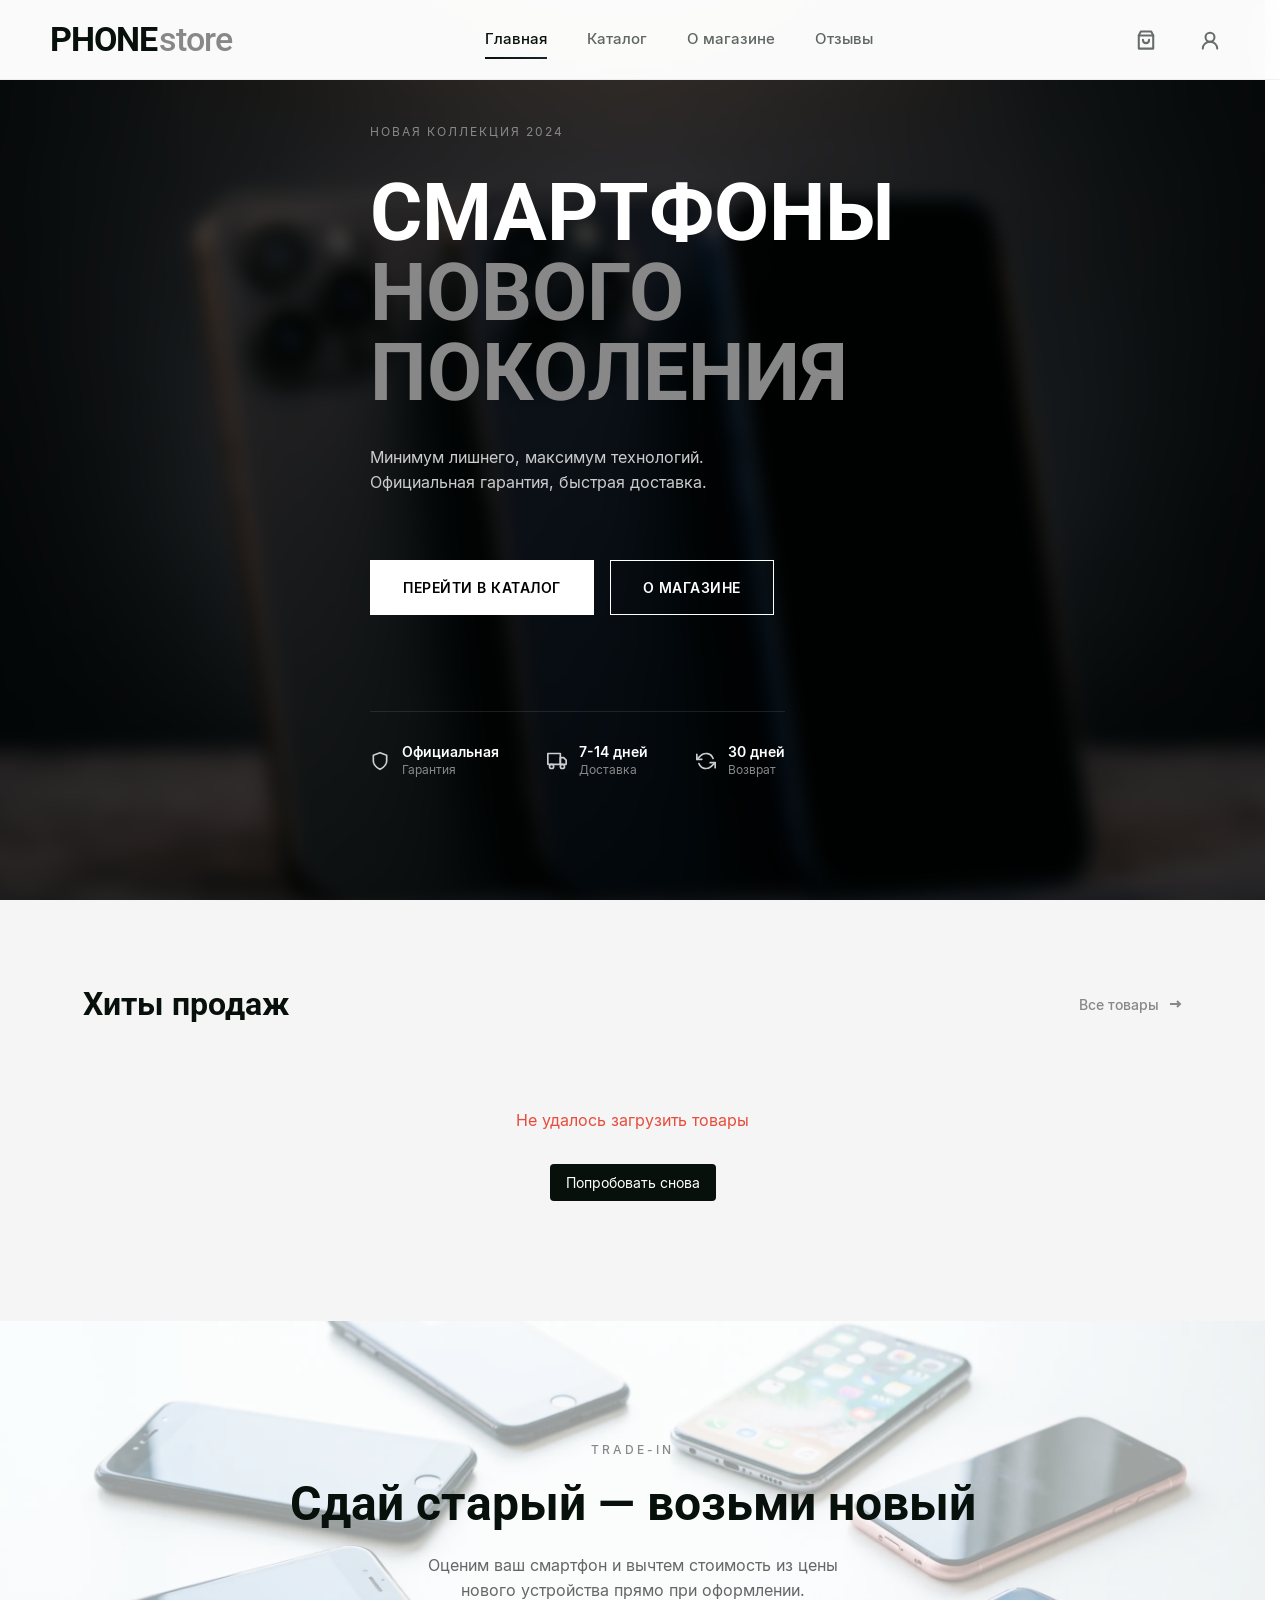
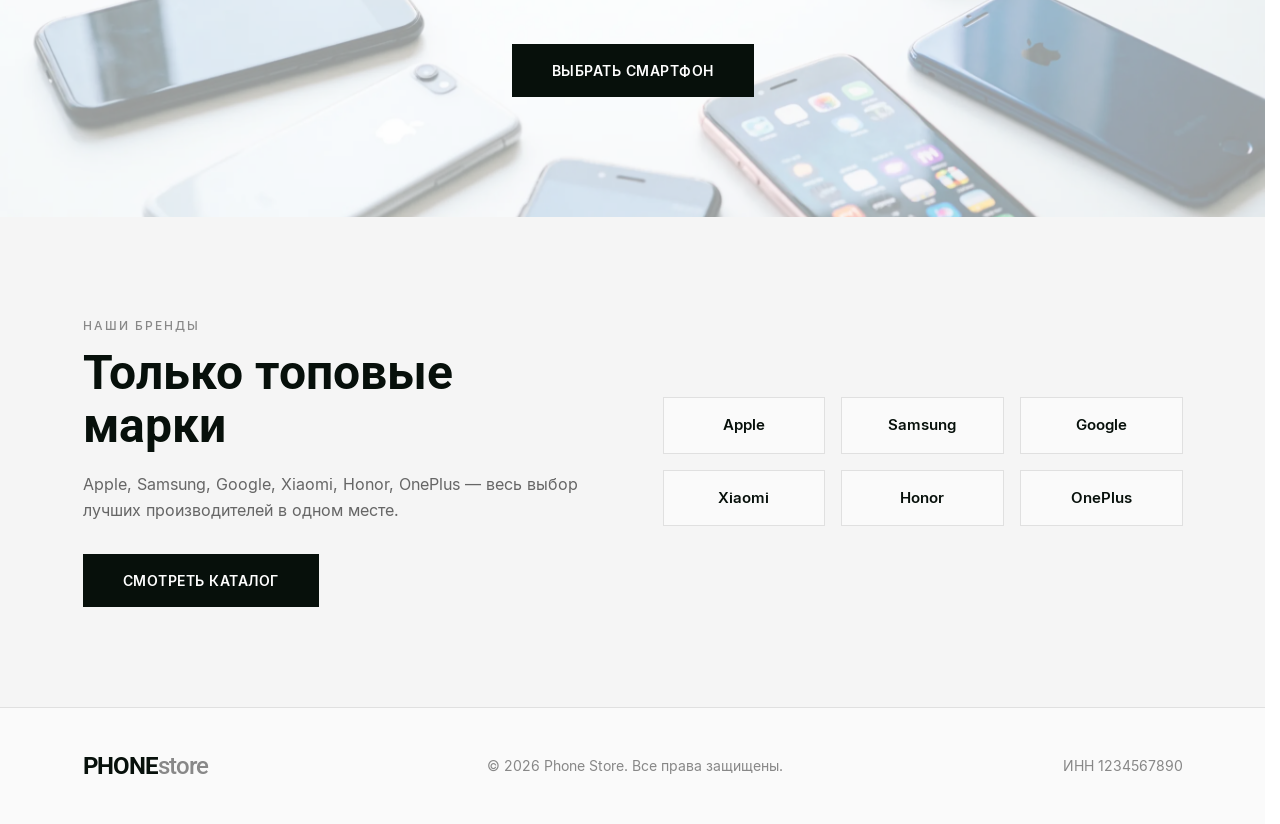
==== commit 4697ec26: "fix: небольшие правки в дизайне" ====
--- a/index.html
+++ b/index.html
@@ -102,7 +102,7 @@
                             <circle cx="18.5" cy="18.5" r="2.5" />
                         </svg>
                         <div class="feature__content">
-                            <span class="feature__title">1-2 дня</span>
+                            <span class="feature__title">7-14 дней</span>
                             <span class="feature__text">Доставка</span>
                         </div>
                     </div>
@@ -113,7 +113,7 @@
                             <path d="M20.49 9A9 9 0 0 0 5.64 5.64L1 10m22 4l-4.64 4.36A9 9 0 0 1 3.51 15" />
                         </svg>
                         <div class="feature__content">
-                            <span class="feature__title">14 дней</span>
+                            <span class="feature__title">30 дней</span>
                             <span class="feature__text">Возврат</span>
                         </div>
                     </div>
--- a/styles/style.css
+++ b/styles/style.css
@@ -24,7 +24,6 @@
     background: #e74c3c;
     color: #fff;
 }
-
 
 /*Карточка товара*/
 .product-card {
@@ -223,19 +222,19 @@
 
 /* product.css */
 .product-reviews__empty {
-  text-align: center;
-  padding: 60px 20px;
-  color: #999;
+    text-align: center;
+    padding: 60px 20px;
+    color: #999;
 }
 
 .product-reviews__empty svg {
-  margin-bottom: 20px;
-  opacity: 0.5;
+    margin-bottom: 20px;
+    opacity: 0.5;
 }
 
 .product-reviews__empty p {
-  margin: 10px 0;
-  font-size: 18px;
+    margin: 10px 0;
+    font-size: 18px;
 }
 
 @keyframes slideIn {
@@ -1614,7 +1613,6 @@
     transform: translateY(-2px);
 }
 
-/** ПЕРЕДЕЛАТЬ ПРИ ПОДКЛЮЧЕНИЕ К БД (НАЧАЛО)**/
 /*Стили страницы отзывы*/
 .reviews {
     padding: 100px 0;
@@ -1692,6 +1690,12 @@
     background: #fff;
     border: 1px solid #e8e8e8;
     padding: 28px;
+    min-width: 0;
+    max-width: 100%;
+    overflow-wrap: break-word;
+    word-wrap: break-word;
+    word-break: break-word;
+    hyphens: auto;
 }
 
 .review-card__header {
@@ -1700,12 +1704,15 @@
     align-items: flex-start;
     margin-bottom: 16px;
     gap: 16px;
+    min-width: 0;
 }
 
 .review-card__user {
     display: flex;
     align-items: flex-start;
     gap: 12px;
+    min-width: 0;
+    flex: 1;
 }
 
 .review-card__avatar {
@@ -1725,6 +1732,7 @@
 
 .review-card__user-info {
     flex: 1;
+    min-width: 0;
 }
 
 .review-card__name {
@@ -1733,12 +1741,16 @@
     font-weight: 700;
     color: #07100B;
     margin-bottom: 2px;
+    overflow-wrap: break-word;
+    word-wrap: break-word;
 }
 
 .review-card__date {
     font-family: var(--font-ui);
     font-size: 12px;
     color: #888;
+    overflow-wrap: break-word;
+    word-wrap: break-word;
 }
 
 .review-card__rating {
@@ -1746,14 +1758,6 @@
     color: #FFB800;
     letter-spacing: 2px;
     flex-shrink: 0;
-}
-
-.review-card__text {
-    font-family: var(--font-ui);
-    font-size: 14px;
-    color: #333;
-    line-height: 1.6;
-    margin: 0;
 }
 
 /*КНОПКА "ЗАГРУЗИТЬ ЕЩЁ"*/
@@ -1813,9 +1817,179 @@
     }
 }
 
-/* Скрываем кнопку если отзывов нет */
 .reviews__load-more--hidden {
     display: none;
+}
+
+.reviews__form-section {
+    padding: 60px 0;
+    background-color: #ffffff;
+    /* Белый фон */
+    /* Убрана border-top */
+}
+
+.review-form {
+    max-width: 720px;
+    margin: 0 auto;
+    background: #ffffff;
+    padding: 32px;
+    /* Убран border-radius */
+    box-shadow: none;
+    /* Убрана тень */
+}
+
+.review-form__title {
+    font-family: var(--font-header);
+    /* Используем переменную шрифта заголовков */
+    font-size: 22px;
+    font-weight: 600;
+    margin-bottom: 24px;
+    color: #111;
+    text-align: center;
+}
+
+.review-form__message {
+    padding: 14px 16px;
+    /* Убран border-radius */
+    margin-bottom: 20px;
+    font-family: var(--font-ui);
+    /* Используем переменную шрифта UI */
+    font-size: 14px;
+    line-height: 1.5;
+    text-align: center;
+    display: none;
+}
+
+.review-form__message--visible {
+    display: block;
+}
+
+.review-form__message--info {
+    background-color: #eff6ff;
+    color: #1e40af;
+    border: 1px solid #bfdbfe;
+}
+
+.review-form__message--warning {
+    background-color: #fffbeb;
+    color: #92400e;
+    border: 1px solid #fde68a;
+}
+
+.review-form__rating {
+    display: flex;
+    align-items: center;
+    gap: 16px;
+    margin-bottom: 20px;
+    flex-wrap: wrap;
+}
+
+.review-form__rating-label {
+    font-family: var(--font-ui);
+    font-size: 15px;
+    font-weight: 500;
+    color: #374151;
+}
+
+.review-form__stars {
+    display: flex;
+    flex-direction: row-reverse;
+    gap: 4px;
+}
+
+.review-form__star-input {
+    display: none;
+}
+
+.review-form__star {
+    font-size: 28px;
+    color: #d1d5db;
+    cursor: pointer;
+    transition: color 0.2s ease, transform 0.1s ease;
+    user-select: none;
+}
+
+.review-form__star:hover,
+.review-form__star:hover~.review-form__star,
+.review-form__star-input:checked~.review-form__star {
+    color: #f59e0b;
+}
+
+.review-form__star-input:checked~.review-form__star {
+    transform: scale(1.1);
+}
+
+.review-form__textarea {
+    width: 100%;
+    padding: 12px 16px;
+    border: 1px solid #e5e7eb;
+    /* Убран border-radius */
+    font-family: var(--font-ui);
+    font-size: 15px;
+    resize: vertical;
+    min-height: 110px;
+    transition: border-color 0.2s ease, box-shadow 0.2s ease;
+}
+
+.review-form__textarea:focus {
+    outline: none;
+    border-color: #111;
+    box-shadow: 0 0 0 3px rgba(0, 0, 0, 0.05);
+}
+
+.review-form__counter {
+    text-align: right;
+    font-family: var(--font-ui);
+    font-size: 12px;
+    color: #6b7280;
+    margin-top: 6px;
+    transition: color 0.2s ease;
+}
+
+.review-form__submit {
+    width: 100%;
+    padding: 14px;
+    background-color: #111;
+    color: #fff;
+    border: none;
+    /* Убран border-radius */
+    font-family: var(--font-ui);
+    font-size: 16px;
+    font-weight: 500;
+    cursor: pointer;
+    transition: background-color 0.2s ease, transform 0.1s ease;
+    margin-top: 16px;
+}
+
+.review-form__submit:hover {
+    background-color: #333;
+}
+
+.review-form__submit:active {
+    transform: scale(0.98);
+}
+
+.review-form__submit:disabled {
+    background-color: #9ca3af;
+    cursor: not-allowed;
+    transform: none;
+}
+
+/* Заблокированная форма */
+.review-form--disabled {
+    opacity: 0.6;
+    pointer-events: none;
+}
+
+.review-form__textarea:disabled,
+.review-form__star-input:disabled~.review-form__star {
+    cursor: not-allowed;
+    opacity: 0.5;
+}
+
+.review-form__submit:disabled {
+    background-color: #9ca3af;
+    cursor: not-allowed;
 }
 
 /* СТРАНИЦА КАТАЛОГА - ОСНОВНЫЕ СТИЛИ */
@@ -2108,29 +2282,29 @@
 }
 
 .filters__reset-btn {
-    display: block;        
-    margin-top: 12px;      
+    display: block;
+    margin-top: 12px;
     margin-left: 0;
-    background-color: #f5f5f5; 
-    color: #111111;            
-    border: 1px solid #e0e0e0; 
+    background-color: #f5f5f5;
+    color: #111111;
+    border: 1px solid #e0e0e0;
     font-size: 13px;
     font-weight: 500;
     line-height: 1.5;
-    padding: 6px 12px;      
+    padding: 6px 12px;
     cursor: pointer;
     transition: all 0.2s ease;
     font-family: var(--font-ui);
 }
 
 .filters__reset-btn:hover {
-    background-color: #e8e8e8; 
+    background-color: #e8e8e8;
     border-color: #cccccc;
 }
 
 .filters__reset-btn:active {
     background-color: #dcdcdc;
-    transform: translateY(1px); 
+    transform: translateY(1px);
 }
 
 .catalog__sort {
@@ -2175,10 +2349,6 @@
         box-shadow: 0 12px 24px rgba(0, 0, 0, 0.08);
     }
 }
-
-/* ============================================
-   ПУСТАЯ КОРЗИНА (БЭМ)
-   ============================================ */
 
 .cart-empty {
     display: flex;
@@ -2244,47 +2414,15 @@
     transform: translateX(4px);
 }
 
-/* Адаптив */
-@media (max-width: 480px) {
-    .cart-empty {
-        min-height: 40vh;
-        padding: 30px 16px;
-    }
-
-    .cart-empty__icon {
-        width: 48px;
-        height: 48px;
-        margin-bottom: 16px;
-    }
-
-    .cart-empty__title {
-        font-size: 20px;
-    }
-
-    .cart-empty__text {
-        font-size: 14px;
-        margin-bottom: 24px;
-    }
-
-    .cart-empty__btn {
-        width: 100%;
-        max-width: 240px;
-        padding: 12px 20px;
-    }
-}
-
-
-
-
-
-
 /* Блок Cart */
 .cart {
     padding-top: 100px;
-    max-width: 1100px;
+    max-width: 1200px;
     margin: 0 auto;
     font-family: var(--font-ui);
     min-height: 100vh;
+    padding-left: 20px;
+    padding-right: 20px;
 }
 
 .cart__title {
@@ -2298,6 +2436,7 @@
     display: flex;
     gap: 30px;
     align-items: flex-start;
+    margin-bottom: 30px;
 }
 
 .cart__items {
@@ -2444,7 +2583,8 @@
     border-bottom: 1px solid #e0e0e0;
 }
 
-.cart__summary-row {
+.cart__summary-row,
+.checkout__summary-row {
     display: flex;
     justify-content: space-between;
     font-size: 14px;
@@ -2453,7 +2593,8 @@
     font-family: var(--font-ui);
 }
 
-.cart__summary-row:last-child {
+.cart__summary-row:last-child,
+.checkout__summary-row:last-child {
     margin-bottom: 0;
 }
 
@@ -2509,15 +2650,44 @@
     opacity: 0.9;
 }
 
-@media (max-width: 900px) {
-    .cart__container {
-        flex-direction: column;
-    }
-
-    .cart__summary {
-        width: 100%;
-        box-sizing: border-box;
-    }
+/* Кнопка очистки корзины */
+.cart__summary-clear {
+    display: flex;
+    align-items: center;
+    justify-content: center;
+    gap: 8px;
+    width: 100%;
+    padding: 12px 16px;
+    margin-bottom: 12px;
+    background: transparent;
+    border: 1px solid #e5e7eb;
+    color: #6b7280;
+    font-size: 14px;
+    font-weight: 500;
+    cursor: pointer;
+    transition: all 0.2s ease;
+}
+
+.cart__summary-clear:hover {
+    background: #fef2f2;
+    border-color: #fca5a5;
+    color: #ef4444;
+}
+
+.cart__summary-clear:active {
+    transform: scale(0.98);
+}
+
+.cart__summary-clear:disabled {
+    opacity: 0.5;
+    cursor: not-allowed;
+    pointer-events: none;
+}
+
+/* Анимация иконки при наведении */
+.cart__summary-clear:hover svg {
+    transform: rotate(-15deg);
+    transition: transform 0.2s ease;
 }
 
 /*Страница оформления заказа*/
@@ -2850,6 +3020,38 @@
     display: block;
 }
 
+.checkout__delivery-info {
+  margin-top: 1.5rem;
+}
+
+.checkout__delivery-notice {
+  padding: 1rem 1.25rem;
+  background-color: #fff3cd;
+  border-left: 4px solid #ffc107;
+  border-radius: 4px;
+  font-size: 0.875rem;
+  line-height: 1.6;
+  color: #856404;
+  margin-bottom: 0.75rem;
+  font-family: var(--font-ui);
+}
+
+.checkout__delivery-notice strong {
+  font-weight: 600;
+}
+
+.checkout__delivery-time {
+  font-size: 0.875rem;
+  color: #666;
+  padding-left: 1rem;
+  font-family: var(--font-ui);
+}
+
+.checkout__delivery-time-item {
+  display: block;
+  margin: 0.25rem 0;
+}
+
 /*Страница профиля*/
 .page-wrapper {
     font-family: var(--font-ui);
@@ -3077,6 +3279,15 @@
     background: #856404;
 }
 
+.order-card__status--cancelled {
+    background-color: #c5320d2d;
+    color: #b3472c;
+}
+
+.order-card__status--cancelled::before {
+    background: #b42f17;
+}
+
 .order-card__status--shipped {
     background-color: #d1ecf1;
     color: #0c5460;
@@ -3084,6 +3295,24 @@
 
 .order-card__status--shipped::before {
     background: #0c5460;
+}
+
+.order-card__status--pending {
+    background-color: #fef3e2;
+    color: #b45309;
+}
+
+.order-card__status--pending::before {
+    background: #f59e0b;
+}
+
+.order-card__status--new {
+    background-color: #F0FDF4;
+    color: #166534;
+}
+
+.order-card__status--new::before {
+    background: #22C55E;
 }
 
 .order-card__items {
@@ -3154,7 +3383,7 @@
     background: #fff;
     border: 1px solid #e9ecef;
     padding: 20px;
-    max-width: 520px;
+    width: 100%;
 }
 
 .profile-form__field {
@@ -3943,7 +4172,179 @@
     transition: opacity 0.2s ease;
 }
 
-/* ==================== ADMIN CORE ==================== */
+/* === ФОРМА ОТЗЫВА О ТОВАРЕ === */
+.product-review-form {
+    padding: 32px;
+    background-color: #ffffff;
+    margin-bottom: 40px;
+    max-width: 600px;
+    margin-inline: auto;
+}
+
+.product-review-form__title {
+    font-family: var(--font-header);
+    font-size: 20px;
+    font-weight: 600;
+    margin-bottom: 24px;
+    color: #111;
+}
+
+.product-review-form__message {
+    padding: 12px 16px;
+    margin-bottom: 20px;
+    font-family: var(--font-ui);
+    font-size: 14px;
+    line-height: 1.5;
+    display: none;
+}
+
+.product-review-form__message--visible {
+    display: block;
+}
+
+.product-review-form__message--info {
+    background-color: #eff6ff;
+    color: #1e40af;
+}
+
+.product-review-form__message--warning {
+    background-color: #fffbeb;
+    color: #92400e;
+}
+
+.product-review-form__message--error {
+    background-color: #fef2f2;
+    color: #991b1b;
+}
+
+.product-review-form__rating {
+    display: flex;
+    align-items: center;
+    gap: 16px;
+    margin-bottom: 20px;
+    flex-wrap: wrap;
+}
+
+.product-review-form__label {
+    font-family: var(--font-ui);
+    font-size: 15px;
+    font-weight: 500;
+    color: #374151;
+}
+
+.product-review-form__stars {
+    display: flex;
+    flex-direction: row-reverse;
+    gap: 4px;
+}
+
+.product-review-form__star-input {
+    display: none;
+}
+
+.product-review-form__star {
+    font-size: 28px;
+    color: #d1d5db;
+    cursor: pointer;
+    transition: color 0.2s ease, transform 0.1s ease;
+    user-select: none;
+}
+
+.product-review-form__star:hover,
+.product-review-form__star:hover~.product-review-form__star,
+.product-review-form__star-input:checked~.product-review-form__star {
+    color: #f59e0b;
+}
+
+.product-review-form__star-input:checked~.product-review-form__star {
+    transform: scale(1.1);
+}
+
+.product-review-form__group {
+    margin-bottom: 20px;
+}
+
+.product-review-form__textarea {
+    width: 100%;
+    padding: 12px 16px;
+    border: 1px solid #e5e7eb;
+    font-family: var(--font-ui);
+    font-size: 15px;
+    resize: vertical;
+    min-height: 110px;
+    transition: border-color 0.2s ease, box-shadow 0.2s ease;
+}
+
+.product-review-form__textarea:focus {
+    outline: none;
+    border-color: #111;
+    box-shadow: 0 0 0 3px rgba(0, 0, 0, 0.05);
+}
+
+.product-review-form__textarea:disabled {
+    background-color: #f9fafb;
+    cursor: not-allowed;
+    opacity: 0.6;
+}
+
+.product-review-form__counter {
+    text-align: right;
+    font-family: var(--font-ui);
+    font-size: 12px;
+    color: #6b7280;
+    margin-top: 6px;
+    transition: color 0.2s ease;
+}
+
+.product-review-form__submit {
+    width: 100%;
+    padding: 14px;
+    background-color: #111;
+    color: #fff;
+    border: none;
+    font-family: var(--font-ui);
+    font-size: 16px;
+    font-weight: 500;
+    cursor: pointer;
+    transition: background-color 0.2s ease, transform 0.1s ease;
+}
+
+.product-review-form__submit:hover {
+    background-color: #333;
+}
+
+.product-review-form__submit:active {
+    transform: scale(0.98);
+}
+
+.product-review-form__submit:disabled {
+    background-color: #9ca3af;
+    cursor: not-allowed;
+    transform: none;
+}
+
+/* Заблокированная форма */
+.product-review-form--disabled {
+    opacity: 0.6;
+    pointer-events: none;
+}
+
+/* Адаптивность */
+@media (max-width: 768px) {
+    .product-review-form {
+        padding: 24px 16px;
+    }
+
+    .product-review-form__title {
+        font-size: 18px;
+    }
+
+    .product-review-form__star {
+        font-size: 24px;
+    }
+}
+
+/*  ADMIN CORE  */
 .admin {
     display: flex;
     min-height: 100vh;
@@ -3952,7 +4353,7 @@
     color: #1a1a1a;
 }
 
-/* ==================== SIDEBAR ==================== */
+/*  SIDEBAR  */
 .admin-sidebar {
     width: 260px;
     background-color: #fff;
@@ -4314,6 +4715,7 @@
     font-size: 14px;
     font-weight: 600;
     margin: 0 0 24px 0;
+    margin-top: 30px;
     text-transform: uppercase;
     letter-spacing: 0.5px;
 }
@@ -4560,6 +4962,11 @@
     color: #cc0000;
 }
 
+.admin-order-badge--pending {
+    background: #dbeafe;
+    color: #1e40af;
+}
+
 /* Order Details Page */
 .admin-order-details {
     display: none;
--- a/styles/responsive.css
+++ b/styles/responsive.css
@@ -165,6 +165,15 @@
     .product-page {
         padding-bottom: 40px;
         max-width: 600px;
+    }
+
+    .cart {
+        padding-left: 20px;
+        padding-right: 20px;
+    }
+    
+    .cart__container {
+        gap: 24px;
     }
 }
 
@@ -776,10 +785,6 @@
         font-size: 16px;
     }
 
-    .profile__logout {
-        display: none;
-    }
-
     .order-card {
         padding: 14px;
     }
@@ -986,6 +991,7 @@
         display: flex;
         justify-content: space-between;
         align-items: flex-start;
+        flex-direction: column;
         gap: 12px;
         margin-bottom: 10px;
     }
@@ -994,6 +1000,7 @@
         display: flex;
         align-items: center;
         gap: 10px;
+        width: 100%;
     }
 
     .review-card__avatar {
@@ -1003,13 +1010,14 @@
     }
 
     .review-card__name {
-        font-size: 15px;
+        font-size: 14px;
         font-weight: 600;
         white-space: nowrap;
+        margin-bottom: 4px;
     }
 
     .review-card__date {
-        font-size: 12px;
+        font-size: 11px;
         color: #888;
         margin-top: 2px;
     }
@@ -1017,6 +1025,9 @@
     .review-card__rating {
         font-size: 14px;
         flex-shrink: 0;
+        align-self: flex-start;
+        margin-top: -8px;
+        font-size: 14px;
     }
 
     .review-card__text {
@@ -1030,6 +1041,145 @@
         padding: 12px 24px;
         font-size: 13px;
     }
+
+    .cart {
+        padding-top: 80px;
+        padding-left: 16px;
+        padding-right: 16px;
+    }
+
+    .cart__title {
+        font-size: 26px;
+        margin-bottom: 20px;
+    }
+
+    .cart__container {
+        flex-direction: column;
+        gap: 24px;
+    }
+
+    .cart__items {
+        width: 100%;
+    }
+
+    .cart__item {
+        padding: 14px;
+        gap: 12px;
+    }
+
+    .cart__item-image {
+        width: 80px;
+        height: 80px;
+        flex-shrink: 0;
+    }
+
+    .cart__item-content {
+        flex: 1;
+        margin-left: 0;
+        display: flex;
+        flex-direction: column;
+        gap: 8px;
+    }
+
+    .cart__item-info {
+        flex: 1;
+        min-width: 0;
+    }
+
+    .cart__item-brand {
+        font-size: 11px;
+    }
+
+    .cart__item-name {
+        font-size: 14px;
+        line-height: 1.3;
+    }
+
+    .cart__item-controls {
+        display: flex;
+        align-items: center;
+        gap: 0;
+    }
+
+    .cart__btn-minus,
+    .cart__btn-plus,
+    .cart__count {
+        width: 32px;
+        height: 32px;
+        font-size: 16px;
+    }
+
+    .cart__item-price {
+        font-size: 16px;
+        font-weight: 700;
+        text-align: right;
+        min-width: auto;
+    }
+
+    .cart__item-remove {
+        top: 10px;
+        right: 10px;
+        width: 24px;
+        height: 24px;
+        font-size: 20px;
+    }
+
+    .cart__summary {
+        width: 100%;
+        padding: 20px;
+    }
+
+    .cart__summary-title {
+        font-size: 18px;
+        margin-bottom: 16px;
+    }
+
+    .cart__summary-list {
+        margin-bottom: 16px;
+        padding-bottom: 12px;
+    }
+
+    .cart__summary-row {
+        font-size: 13px;
+        margin-bottom: 6px;
+    }
+
+    .cart__summary-total {
+        margin-bottom: 20px;
+    }
+
+    .cart__summary-total-label {
+        font-size: 16px;
+    }
+
+    .cart__summary-total-price {
+        font-size: 18px;
+    }
+
+    .cart__summary-info {
+        font-size: 12px;
+        margin-bottom: 20px;
+    }
+
+    .cart__button {
+        padding: 14px;
+        font-size: 15px;
+        margin-bottom: 12px;
+    }
+
+    .cart__summary-clear {
+        padding: 10px 14px;
+        font-size: 13px;
+    }
+
+    .reviews__form-section { padding: 40px 0; }
+    .review-form { padding: 24px 16px; }
+    .review-form__title { 
+        font-family: var(--font-header);
+        font-size: 20px; 
+    }
+    .review-form__stars { gap: 2px; }
+    .review-form__star { font-size: 24px; }
 }
 
 /** Стили для очень маленьких телефонов **/
@@ -1587,4 +1737,230 @@
     .review-card__text {
         font-size: 12px;
     }
+
+    .cart {
+        padding-top: 80px;
+        padding-left: 16px;
+        padding-right: 16px;
+    }
+
+    .cart__title {
+        font-size: 26px;
+        margin-bottom: 20px;
+    }
+
+    .cart__container {
+        flex-direction: column;
+        gap: 24px;
+    }
+
+    .cart__items {
+        width: 100%;
+    }
+
+    .cart__item {
+        padding: 14px;
+        gap: 12px;
+    }
+
+    .cart__item-image {
+        width: 80px;
+        height: 80px;
+        flex-shrink: 0;
+    }
+
+    .cart__item-content {
+        flex: 1;
+        margin-left: 0;
+        display: flex;
+        flex-direction: column;
+        gap: 8px;
+    }
+
+    .cart__item-info {
+        flex: 1;
+        min-width: 0;
+    }
+
+    .cart__item-brand {
+        font-size: 11px;
+    }
+
+    .cart__item-name {
+        font-size: 14px;
+        line-height: 1.3;
+    }
+
+    .cart__item-controls {
+        display: flex;
+        align-items: center;
+        gap: 0;
+    }
+
+    .cart__btn-minus,
+    .cart__btn-plus,
+    .cart__count {
+        width: 32px;
+        height: 32px;
+        font-size: 16px;
+    }
+
+    .cart__item-price {
+        font-size: 16px;
+        font-weight: 700;
+        text-align: right;
+        min-width: auto;
+    }
+
+    .cart__item-remove {
+        top: 10px;
+        right: 10px;
+        width: 24px;
+        height: 24px;
+        font-size: 20px;
+    }
+
+    .cart__summary {
+        width: 100%;
+        padding: 20px;
+    }
+
+    .cart__summary-title {
+        font-size: 18px;
+        margin-bottom: 16px;
+    }
+
+    .cart__summary-list {
+        margin-bottom: 16px;
+        padding-bottom: 12px;
+    }
+
+    .cart__summary-row {
+        font-size: 13px;
+        margin-bottom: 6px;
+    }
+
+    .cart__summary-total {
+        margin-bottom: 20px;
+    }
+
+    .cart__summary-total-label {
+        font-size: 16px;
+    }
+
+    .cart__summary-total-price {
+        font-size: 18px;
+    }
+
+    .cart__summary-info {
+        font-size: 12px;
+        margin-bottom: 20px;
+    }
+
+    .cart__button {
+        padding: 14px;
+        font-size: 15px;
+        margin-bottom: 12px;
+    }
+
+    .cart__summary-clear {
+        padding: 10px 14px;
+        font-size: 13px;
+    }
+
+    .cart {
+        padding-top: 70px;
+        padding-left: 12px;
+        padding-right: 12px;
+    }
+
+    .cart__title {
+        font-size: 22px;
+        margin-bottom: 16px;
+    }
+
+    .cart__container {
+        gap: 20px;
+    }
+
+    .cart__item {
+        padding: 12px;
+        gap: 10px;
+    }
+
+    .cart__item-image {
+        width: 70px;
+        height: 70px;
+    }
+
+    .cart__item-brand {
+        font-size: 10px;
+    }
+
+    .cart__item-name {
+        font-size: 13px;
+    }
+
+    .cart__item-controls {
+        gap: 0;
+    }
+
+    .cart__btn-minus,
+    .cart__btn-plus,
+    .cart__count {
+        width: 30px;
+        height: 30px;
+        line-height: 30px;
+        font-size: 15px;
+    }
+
+    .cart__item-price {
+        font-size: 15px;
+    }
+
+    .cart__item-remove {
+        top: 8px;
+        right: 8px;
+        width: 22px;
+        height: 22px;
+        font-size: 18px;
+    }
+
+    .cart__summary {
+        padding: 16px;
+    }
+
+    .cart__summary-title {
+        font-size: 16px;
+        margin-bottom: 14px;
+    }
+
+    .cart__summary-row {
+        font-size: 12px;
+        margin-bottom: 5px;
+    }
+
+    .cart__summary-total-label {
+        font-size: 14px;
+    }
+
+    .cart__summary-total-price {
+        font-size: 16px;
+    }
+
+    .cart__summary-info {
+        font-size: 11px;
+        margin-bottom: 16px;
+    }
+
+    .cart__button {
+        padding: 13px;
+        font-size: 14px;
+        margin-bottom: 10px;
+    }
+
+    .cart__summary-clear {
+        padding: 9px 12px;
+        font-size: 12px;
+    }
 }
